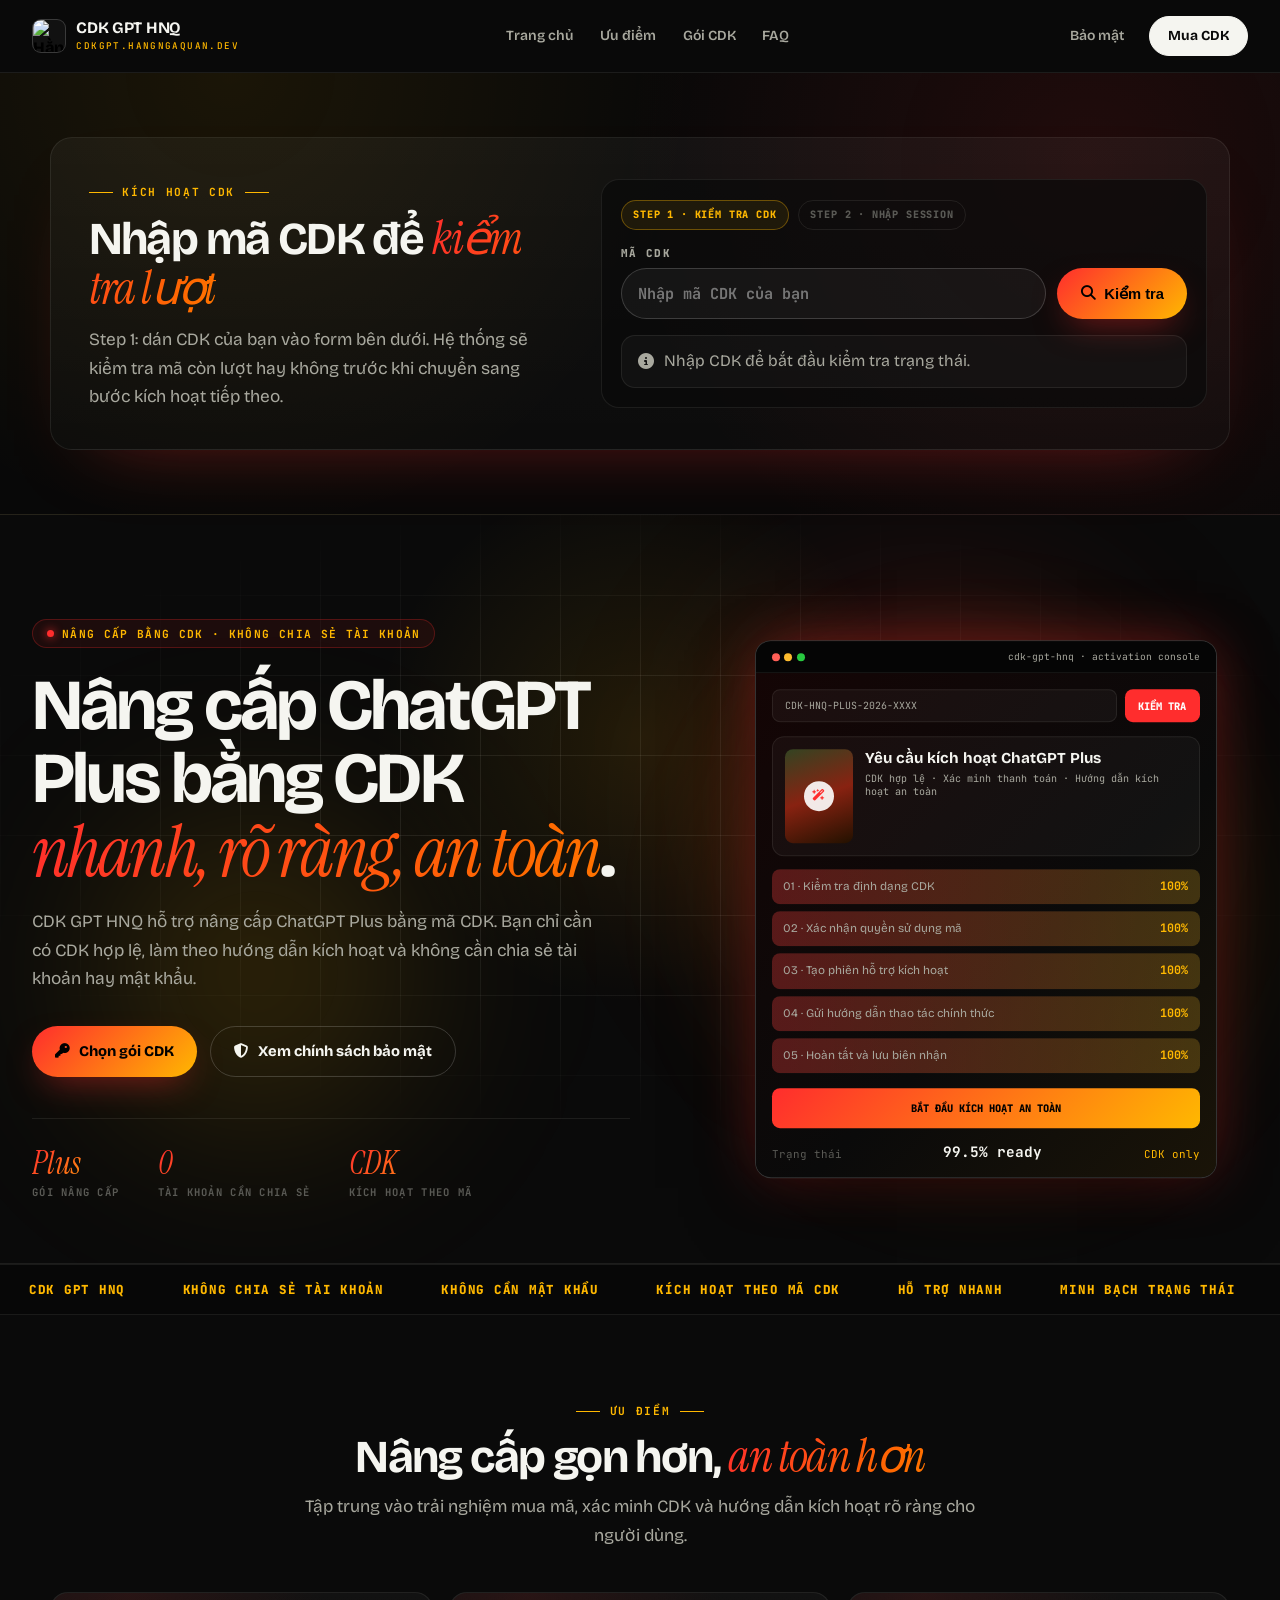
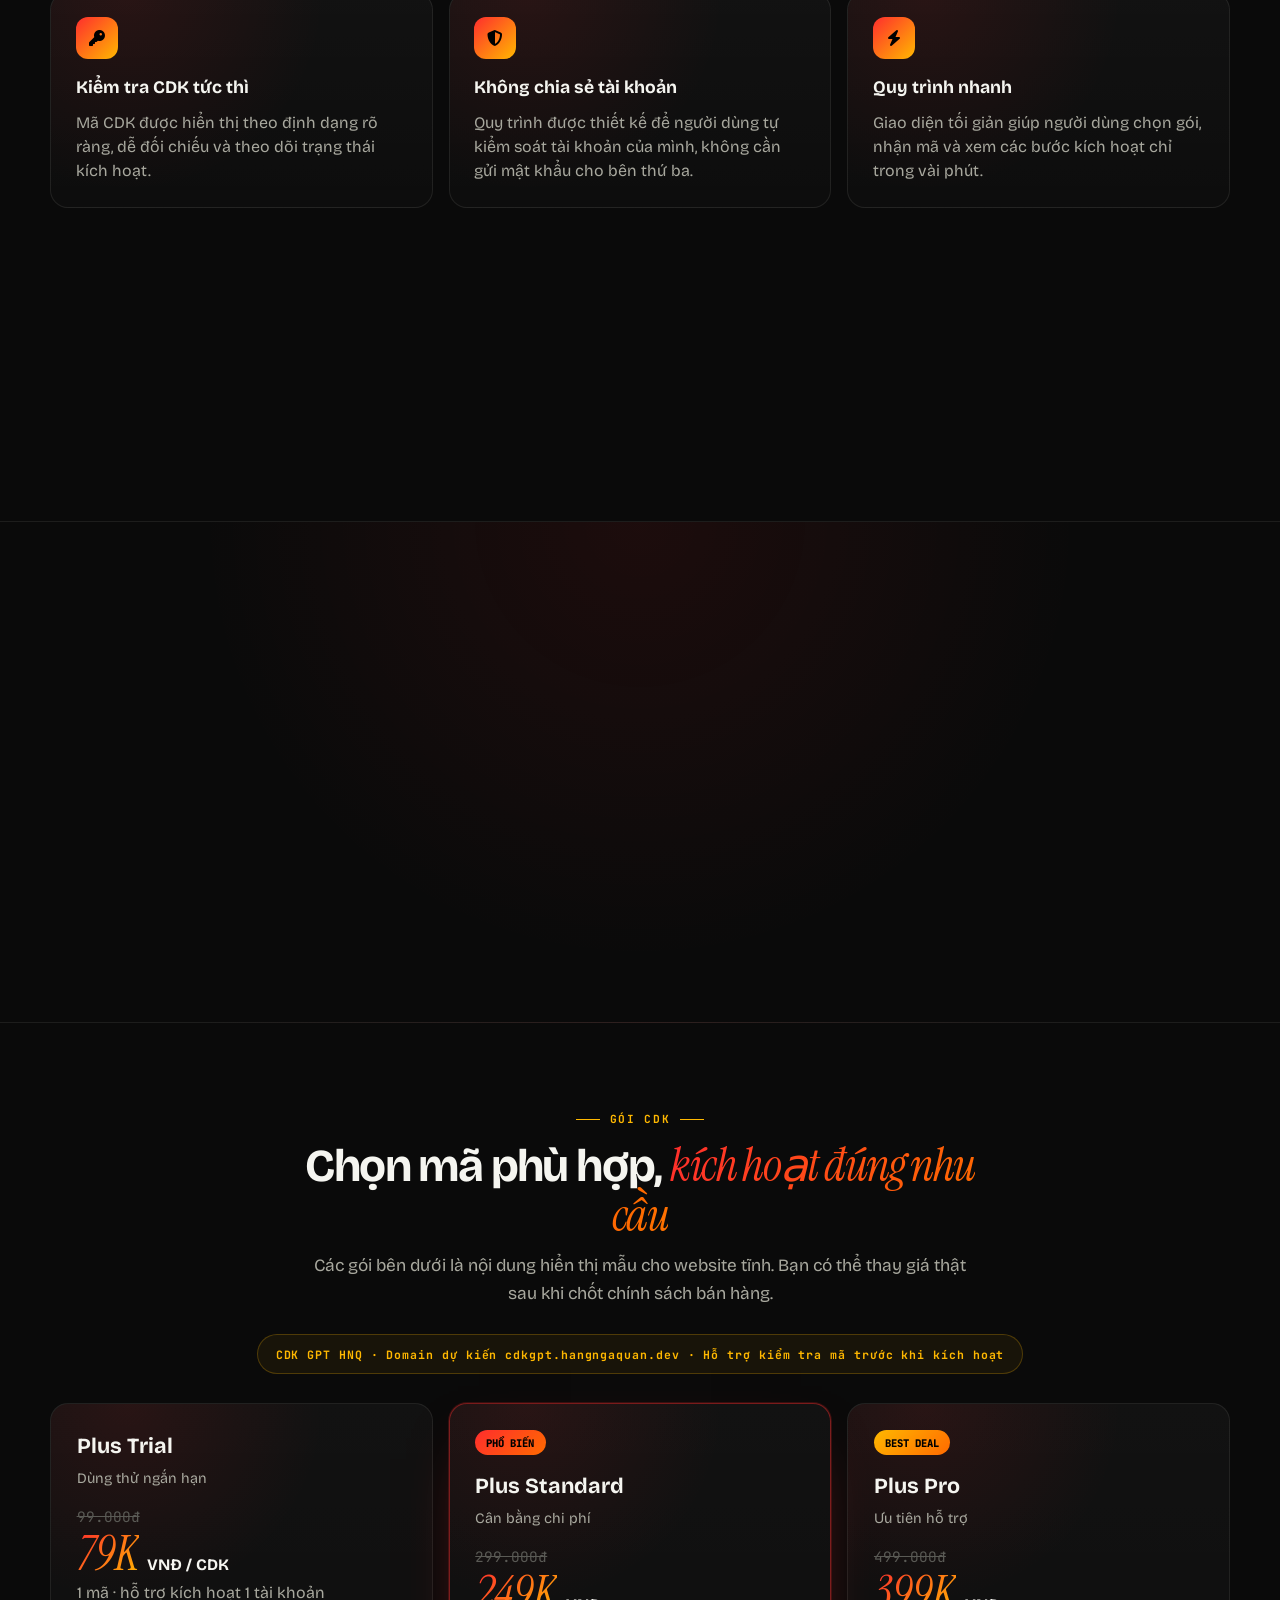
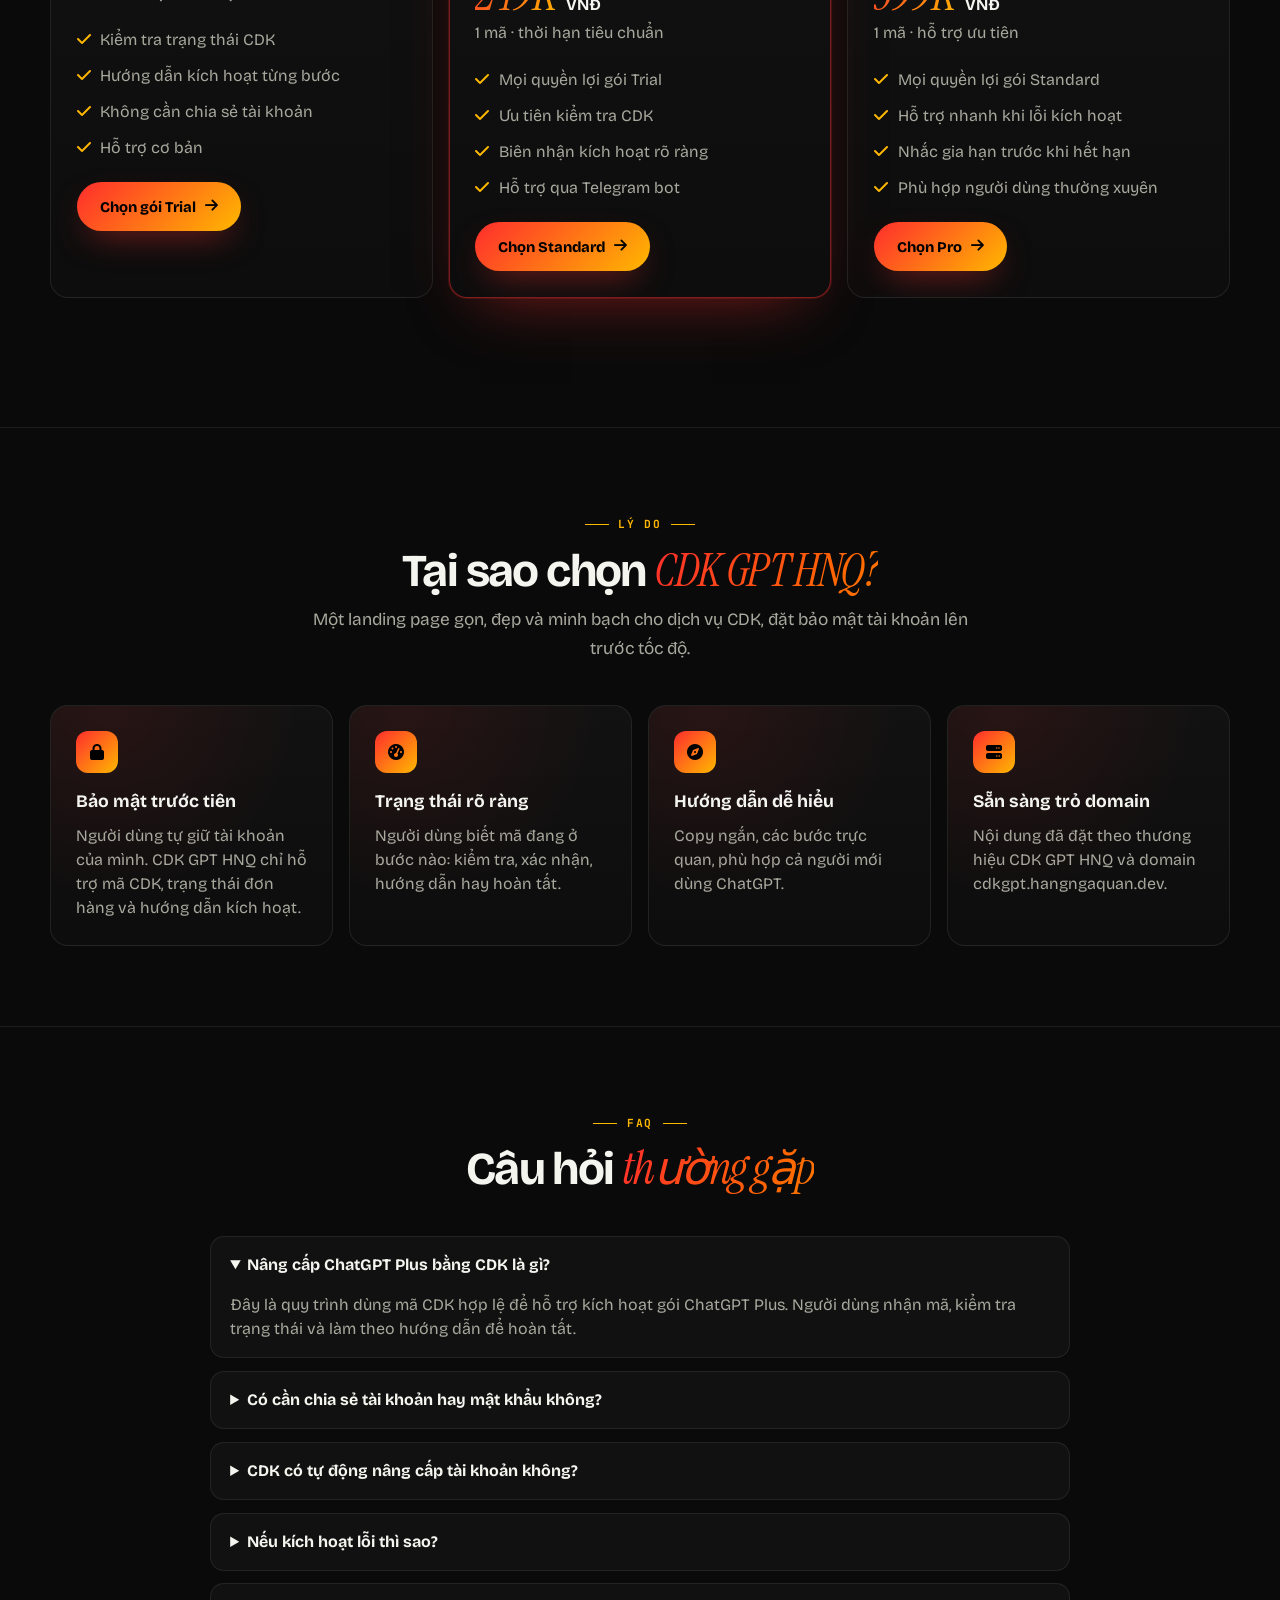
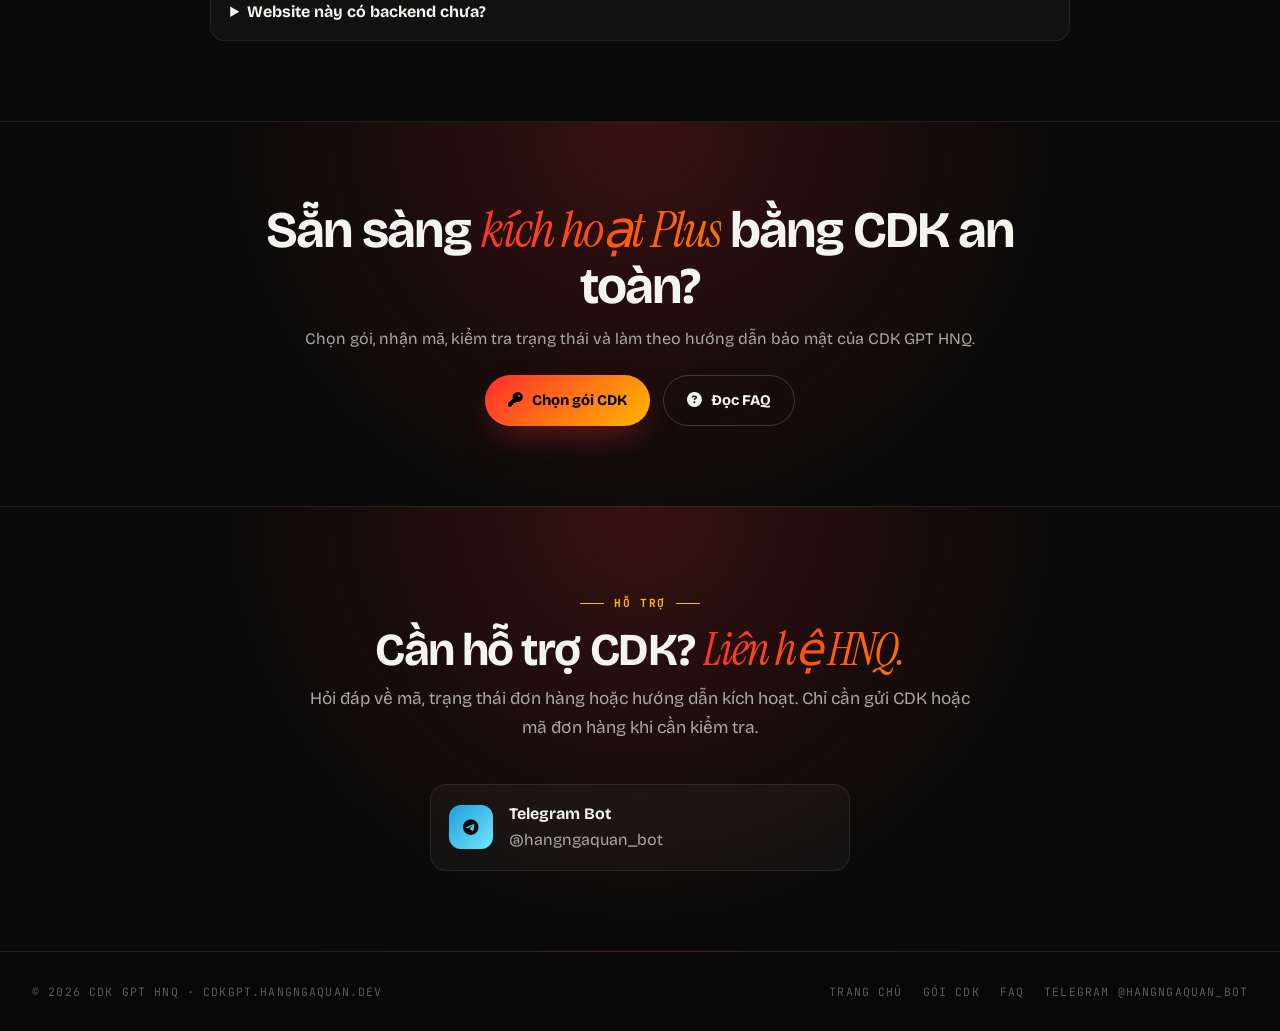
==== index.html @ 8847cd35 "feat: update Step 2 & 3 with session input, drag-and-drop JSON, dynamic info detection, and status p" ====
<!DOCTYPE html>
<html lang="vi">

<head>
  <meta charset="UTF-8" />
  <meta name="viewport" content="width=device-width, initial-scale=1.0" />
  <title>CDK GPT HNQ - Kich hoat ChatGPT Plus bang CDK</title>
  <meta name="description"
    content="CDK GPT HNQ ho tro nang cap ChatGPT Plus bang CDK, khong can chia se tai khoan hay mat khau." />
  <link rel="preconnect" href="https://fonts.googleapis.com">
  <link rel="preconnect" href="https://fonts.gstatic.com" crossorigin>
  <link
    href="https://fonts.googleapis.com/css2?family=Bricolage+Grotesque:opsz,wght@12..96,300..800&family=Instrument+Serif:ital@0;1&family=JetBrains+Mono:wght@400;500;700&display=swap"
    rel="stylesheet">
  <link rel="stylesheet" href="https://cdnjs.cloudflare.com/ajax/libs/font-awesome/6.5.2/css/all.min.css">
  <link rel="stylesheet" href="styles.css" />
</head>

<body>
  <div class="scroll-progress" id="scrollProgress"></div>

  <header class="nav">
    <a class="logo" href="#home" aria-label="CDK GPT HNQ">
      <span class="logo-mark logo-image">
        <img src="https://hangngaquan.dev/assets/images/appIconHeader.webp" alt="Hằng Nga Quán logo" />
      </span>
      <span class="logo-text">
        <strong>CDK GPT HNQ</strong>
        <small>cdkgpt.hangngaquan.dev</small>
      </span>
    </a>
    <nav class="nav-links" aria-label="Dieu huong chinh">
      <a href="#home">Trang chủ</a>
      <a href="#features">Ưu điểm</a>
      <a href="#pricing">Gói CDK</a>
      <a href="#faq">FAQ</a>
    </nav>
    <div class="nav-actions">
      <a class="nav-login" href="#faq">Bảo mật</a>
      <a class="nav-cta" href="#pricing">Mua CDK</a>
    </div>
  </header>

  <main>
    <section class="activation-section" id="activate">
      <div class="section-inner">
        <div class="activation-card reveal">
          <div class="activation-copy">
            <div class="eyebrow">Kích hoạt CDK</div>
            <h2 class="section-title">Nhập mã CDK để <span class="gradient">kiểm tra lượt</span></h2>
            <p class="section-desc">Step 1: dán CDK của bạn vào form bên dưới. Hệ thống sẽ kiểm tra mã còn lượt hay
              không trước khi chuyển sang bước kích hoạt tiếp theo.</p>
          </div>

          <div class="activation-panel">
            <div class="step-status">
              <span class="step-pill active">Step 1 · Kiểm tra CDK</span>
              <span class="step-pill" id="stepTwoPill">Step 2 · Nhập Session</span>
            </div>

            <form class="cdk-form" id="cdkForm">
              <label for="cdkInput">Mã CDK</label>
              <div class="cdk-input-row">
                <input id="cdkInput" name="cdk" type="text" placeholder="Nhập mã CDK của bạn" autocomplete="off"
                  required />
                <button class="btn btn-primary" type="submit" id="cdkSubmit"><i
                    class="fa-solid fa-magnifying-glass"></i> Kiểm tra</button>
              </div>
            </form>

            <div class="cdk-result" id="cdkResult" aria-live="polite">
              <i class="fa-solid fa-circle-info"></i>
              <span>Nhập CDK để bắt đầu kiểm tra trạng thái.</span>
            </div>

            <div class="step-two-box" id="stepTwoBox" hidden>
              <form class="session-form" id="sessionForm">
                <label for="sessionInput">Session / Access Token</label>
                <div class="session-input-row">
                  <textarea id="sessionInput" name="session"
                    placeholder="Dán accessToken (eyJ...) hoặc kéo thả file session.json vào đây" rows="4" required></textarea>
                  <div class="drag-drop-tip">
                    <i class="fa-solid fa-file-import"></i> Kéo & thả file <code>.json</code> chứa session vào ô nhập để tự động điền.
                  </div>
                  <div id="sessionSummaryBox" class="session-summary-box" hidden>
                    <h4><i class="fa-solid fa-user-gear"></i> Thông tin tài khoản:</h4>
                    <div class="summary-grid">
                      <div class="summary-item">
                        <span class="label">Tên:</span>
                        <strong class="value" id="summaryName">-</strong>
                      </div>
                      <div class="summary-item">
                        <span class="label">Email:</span>
                        <strong class="value" id="summaryEmail">-</strong>
                      </div>
                      <div class="summary-item">
                        <span class="label">Gói dịch vụ:</span>
                        <strong class="value" id="summaryPlan">-</strong>
                      </div>
                      <div class="summary-item">
                        <span class="label">Cấu trúc:</span>
                        <strong class="value" id="summaryStructure">-</strong>
                      </div>
                    </div>
                  </div>
                  <button class="btn btn-primary" type="submit" id="sessionSubmit"><i class="fa-solid fa-bolt"></i> Kích hoạt ngay</button>
                </div>
              </form>

              <details class="session-hint">
                <summary>Hướng dẫn lấy Access Token</summary>
                <div class="hint-content">
                  <ol>
                    <li>Đăng nhập vào trang <a href="https://chatgpt.com" target="_blank" rel="noopener">chatgpt.com</a>
                    </li>
                    <li>Mở liên kết <a href="https://chatgpt.com/api/auth/session" target="_blank"
                        rel="noopener">chatgpt.com/api/auth/session</a> trên trình duyệt</li>
                    <li>Sao chép trường <code>accessToken</code> (bắt đầu bằng <code>eyJ</code>) hoặc sao chép toàn bộ
                      đoạn mã JSON và dán vào ô trên</li>
                  </ol>
                  <ul>
                    <li>Chỉ áp dụng cho tài khoản đủ điều kiện dùng thử miễn phí (chưa từng đăng ký Plus trước đây)</li>
                    <li>Xử lý tự động, mất khoảng 1–10 phút</li>
                    <li>Cam kết không lưu trữ token, chỉ sử dụng duy nhất cho phiên kích hoạt này</li>
                    <li>Sau khi báo kích hoạt thành công, OpenAI thường mất 1–5 phút để đồng bộ dữ liệu. Nếu chưa thấy
                      logo Plus xuất hiện ngay khi tải lại chatgpt.com, vui lòng chờ vài phút rồi tải lại trang</li>
                  </ul>
                </div>
              </details>
            </div>
          </div>
        </div>
      </div>
    </section>

    <section class="hero" id="home">
      <div class="hero-grid"></div>
      <div class="hero-spot" id="heroSpot"></div>
      <div class="hero-inner">
        <div class="hero-content">
          <div class="hero-badge reveal">
            <span class="dot"></span>
            Nâng cấp bằng CDK · Không chia sẻ tài khoản
          </div>
          <h1 class="reveal">
            Nâng cấp ChatGPT Plus bằng CDK <span class="gradient">nhanh, rõ ràng, an toàn</span>.
          </h1>
          <p class="sub reveal">
            CDK GPT HNQ hỗ trợ nâng cấp ChatGPT Plus bằng mã CDK. Bạn chỉ cần có CDK hợp lệ, làm theo hướng dẫn kích
            hoạt và không cần chia sẻ tài khoản hay mật khẩu.
          </p>
          <div class="hero-cta-row reveal">
            <a href="#pricing" class="btn btn-primary"><i class="fa-solid fa-key"></i> Chọn gói CDK</a>
            <a href="#faq" class="btn btn-ghost"><i class="fa-solid fa-shield-halved"></i> Xem chính sách bảo mật</a>
          </div>
          <div class="hero-stats reveal">
            <div>
              <div class="stat-num">Plus</div>
              <div class="stat-label">Gói nâng cấp</div>
            </div>
            <div>
              <div class="stat-num">0</div>
              <div class="stat-label">Tài khoản cần chia sẻ</div>
            </div>
            <div>
              <div class="stat-num">CDK</div>
              <div class="stat-label">Kích hoạt theo mã</div>
            </div>
          </div>
        </div>

        <div class="hero-visual reveal">
          <div class="app-window" id="heroMock">
            <div class="window-head">
              <div class="dots"><span></span><span></span><span></span></div>
              <span>cdk-gpt-hnq · activation console</span>
            </div>
            <div class="window-body">
              <div class="link-row">
                <div class="fake-input">CDK-HNQ-PLUS-2026-XXXX</div>
                <button>KIỂM TRA</button>
              </div>
              <div class="video-card">
                <div class="poster">
                  <div class="play"><i class="fa-solid fa-wand-magic-sparkles"></i></div>
                </div>
                <div>
                  <h3>Yêu cầu kích hoạt ChatGPT Plus</h3>
                  <p>CDK hợp lệ · Xác minh thanh toán · Hướng dẫn kích hoạt an toàn</p>
                </div>
              </div>
              <div class="episode-list">
                <div class="episode active"><span>01 · Kiểm tra định dạng CDK</span><b>0%</b><i></i></div>
                <div class="episode"><span>02 · Xác nhận quyền sử dụng mã</span><b>0%</b><i></i></div>
                <div class="episode"><span>03 · Tạo phiên hỗ trợ kích hoạt</span><b>0%</b><i></i></div>
                <div class="episode"><span>04 · Gửi hướng dẫn thao tác chính thức</span><b>0%</b><i></i></div>
                <div class="episode"><span>05 · Hoàn tất và lưu biên nhận</span><b>0%</b><i></i></div>
              </div>
              <button class="download-btn">BẮT ĐẦU KÍCH HOẠT AN TOÀN</button>
              <div class="speed">
                <span>Trạng thái</span>
                <strong><span id="speedVal">92.4</span>% ready</strong>
                <em>CDK only</em>
              </div>
            </div>
          </div>
        </div>
      </div>
    </section>

    <div class="ticker" aria-hidden="true">
      <div class="ticker-track" id="tickerTrack">
        <span>CDK GPT HNQ</span>
        <span>KHÔNG CHIA SẺ TÀI KHOẢN</span>
        <span>KHÔNG CẦN MẬT KHẨU</span>
        <span>KÍCH HOẠT THEO MÃ CDK</span>
        <span>HỖ TRỢ NHANH</span>
        <span>MINH BẠCH TRẠNG THÁI</span>
      </div>
    </div>

    <section class="section" id="features">
      <div class="section-inner">
        <div class="section-header">
          <div class="eyebrow reveal">Ưu điểm</div>
          <h2 class="section-title reveal">Nâng cấp gọn hơn, <span class="gradient">an toàn hơn</span></h2>
          <p class="section-desc reveal">Tập trung vào trải nghiệm mua mã, xác minh CDK và hướng dẫn kích hoạt rõ ràng
            cho người dùng.</p>
        </div>
        <div class="features-grid">
          <article class="feature-card reveal"><i class="fa-solid fa-key"></i>
            <h3>Kiểm tra CDK tức thì</h3>
            <p>Mã CDK được hiển thị theo định dạng rõ ràng, dễ đối chiếu và theo dõi trạng thái kích hoạt.</p>
          </article>
          <article class="feature-card reveal"><i class="fa-solid fa-shield-halved"></i>
            <h3>Không chia sẻ tài khoản</h3>
            <p>Quy trình được thiết kế để người dùng tự kiểm soát tài khoản của mình, không cần gửi mật khẩu cho bên thứ
              ba.</p>
          </article>
          <article class="feature-card reveal"><i class="fa-solid fa-bolt"></i>
            <h3>Quy trình nhanh</h3>
            <p>Giao diện tối giản giúp người dùng chọn gói, nhận mã và xem các bước kích hoạt chỉ trong vài phút.</p>
          </article>
          <article class="feature-card reveal"><i class="fa-solid fa-receipt"></i>
            <h3>Biên nhận rõ ràng</h3>
            <p>Mỗi CDK có trạng thái riêng: chưa dùng, đang xử lý, hoàn tất hoặc cần hỗ trợ thủ công.</p>
          </article>
          <article class="feature-card reveal"><i class="fa-solid fa-user-lock"></i>
            <h3>Tôn trọng tài khoản</h3>
            <p>Người dùng tự đăng nhập qua kênh chính thức của nhà cung cấp, không giao thông tin đăng nhập cho bên thứ
              ba.</p>
          </article>
          <article class="feature-card reveal"><i class="fa-solid fa-headset"></i>
            <h3>Hỗ trợ tiếng Việt</h3>
            <p>Đội ngũ Hằng Nga Quán hỗ trợ kiểm tra mã, hướng dẫn thao tác và xử lý lỗi phát sinh.</p>
          </article>
        </div>
      </div>
    </section>

    <section class="section steps-section">
      <div class="section-inner">
        <div class="section-header">
          <div class="eyebrow reveal">Cách dùng</div>
          <h2 class="section-title reveal">3 bước để <span class="gradient">kích hoạt CDK</span></h2>
        </div>
        <div class="steps">
          <article class="step reveal"><span>01</span>
            <h3>Chọn gói CDK</h3>
            <p>Chọn thời hạn phù hợp, thanh toán và nhận mã CDK từ CDK GPT HNQ.</p>
          </article>
          <article class="step reveal"><span>02</span>
            <h3>Kiểm tra mã</h3>
            <p>Nhập CDK để xem trạng thái và hướng dẫn kích hoạt tương ứng.</p>
          </article>
          <article class="step reveal"><span>03</span>
            <h3>Kích hoạt an toàn</h3>
            <p>Làm theo hướng dẫn kích hoạt bằng CDK, không cần chia sẻ tài khoản hay mật khẩu.</p>
          </article>
        </div>
      </div>
    </section>

    <section class="section" id="pricing">
      <div class="section-inner">
        <div class="section-header">
          <div class="eyebrow reveal">Gói CDK</div>
          <h2 class="section-title reveal">Chọn mã phù hợp, <span class="gradient">kích hoạt đúng nhu cầu</span></h2>
          <p class="section-desc reveal">Các gói bên dưới là nội dung hiển thị mẫu cho website tĩnh. Bạn có thể thay giá
            thật sau khi chốt chính sách bán hàng.</p>
        </div>
        <div class="promo reveal">CDK GPT HNQ · Domain dự kiến cdkgpt.hangngaquan.dev · Hỗ trợ kiểm tra mã trước khi
          kích hoạt</div>
        <div class="pricing-grid">
          <article class="plan reveal">
            <h3>Plus Trial</h3><small>Dùng thử ngắn hạn</small><del>99.000đ</del>
            <div class="price"><strong>79K</strong><span>VNĐ / CDK</span></div>
            <p>1 mã · hỗ trợ kích hoạt 1 tài khoản</p>
            <ul>
              <li>Kiểm tra trạng thái CDK</li>
              <li>Hướng dẫn kích hoạt từng bước</li>
              <li>Không cần chia sẻ tài khoản</li>
              <li>Hỗ trợ cơ bản</li>
            </ul>
            <a class="btn btn-primary" href="#">Chọn gói Trial <i class="fa-solid fa-arrow-right"></i></a>
          </article>
          <article class="plan popular reveal">
            <div class="plan-badge">Phổ biến</div>
            <h3>Plus Standard</h3><small>Cân bằng chi phí</small><del>299.000đ</del>
            <div class="price"><strong>249K</strong><span>VNĐ</span></div>
            <p>1 mã · thời hạn tiêu chuẩn</p>
            <ul>
              <li>Mọi quyền lợi gói Trial</li>
              <li>Ưu tiên kiểm tra CDK</li>
              <li>Biên nhận kích hoạt rõ ràng</li>
              <li>Hỗ trợ qua Telegram bot</li>
            </ul>
            <a class="btn btn-primary" href="#">Chọn Standard <i class="fa-solid fa-arrow-right"></i></a>
          </article>
          <article class="plan reveal">
            <div class="plan-badge gold">Best deal</div>
            <h3>Plus Pro</h3><small>Ưu tiên hỗ trợ</small><del>499.000đ</del>
            <div class="price"><strong>399K</strong><span>VNĐ</span></div>
            <p>1 mã · hỗ trợ ưu tiên</p>
            <ul>
              <li>Mọi quyền lợi gói Standard</li>
              <li>Hỗ trợ nhanh khi lỗi kích hoạt</li>
              <li>Nhắc gia hạn trước khi hết hạn</li>
              <li>Phù hợp người dùng thường xuyên</li>
            </ul>
            <a class="btn btn-primary" href="#">Chọn Pro <i class="fa-solid fa-arrow-right"></i></a>
          </article>
        </div>
        <p class="pay-note reveal">Thanh toán chuyển khoản · MoMo · Mã được gửi sau khi xác nhận · Giá có thể thay đổi
          theo chính sách thực tế</p>
      </div>
    </section>

    <section class="section" id="why-us">
      <div class="section-inner">
        <div class="section-header">
          <div class="eyebrow reveal">Lý do</div>
          <h2 class="section-title reveal">Tại sao chọn <span class="gradient">CDK GPT HNQ?</span></h2>
          <p class="section-desc reveal">Một landing page gọn, đẹp và minh bạch cho dịch vụ CDK, đặt bảo mật tài khoản
            lên trước tốc độ.</p>
        </div>
        <div class="why-grid">
          <article class="why-card reveal"><i class="fa-solid fa-lock"></i>
            <h3>Bảo mật trước tiên</h3>
            <p>Người dùng tự giữ tài khoản của mình. CDK GPT HNQ chỉ hỗ trợ mã CDK, trạng thái đơn hàng và hướng dẫn
              kích hoạt.</p>
          </article>
          <article class="why-card reveal"><i class="fa-solid fa-gauge-high"></i>
            <h3>Trạng thái rõ ràng</h3>
            <p>Người dùng biết mã đang ở bước nào: kiểm tra, xác nhận, hướng dẫn hay hoàn tất.</p>
          </article>
          <article class="why-card reveal"><i class="fa-solid fa-compass"></i>
            <h3>Hướng dẫn dễ hiểu</h3>
            <p>Copy ngắn, các bước trực quan, phù hợp cả người mới dùng ChatGPT.</p>
          </article>
          <article class="why-card reveal"><i class="fa-solid fa-server"></i>
            <h3>Sẵn sàng trỏ domain</h3>
            <p>Nội dung đã đặt theo thương hiệu CDK GPT HNQ và domain cdkgpt.hangngaquan.dev.</p>
          </article>
        </div>
      </div>
    </section>

    <section class="section" id="faq">
      <div class="section-inner narrow">
        <div class="section-header">
          <div class="eyebrow reveal">FAQ</div>
          <h2 class="section-title reveal">Câu hỏi <span class="gradient">thường gặp</span></h2>
        </div>
        <div class="faq">
          <details class="faq-item reveal" open>
            <summary>Nâng cấp ChatGPT Plus bằng CDK là gì?</summary>
            <p>Đây là quy trình dùng mã CDK hợp lệ để hỗ trợ kích hoạt gói ChatGPT Plus. Người dùng nhận mã, kiểm tra
              trạng thái và làm theo hướng dẫn để hoàn tất.</p>
          </details>
          <details class="faq-item reveal">
            <summary>Có cần chia sẻ tài khoản hay mật khẩu không?</summary>
            <p>Không. Bạn chỉ cần mã CDK, mã đơn hàng hoặc thông tin liên hệ để đối chiếu khi cần hỗ trợ.</p>
          </details>
          <details class="faq-item reveal">
            <summary>CDK có tự động nâng cấp tài khoản không?</summary>
            <p>Nội dung website mô tả quy trình hỗ trợ kích hoạt bằng CDK hợp lệ. Việc đăng nhập và xác nhận tài khoản
              nên diễn ra qua kênh chính thức, do chính chủ tài khoản thực hiện.</p>
          </details>
          <details class="faq-item reveal">
            <summary>Nếu kích hoạt lỗi thì sao?</summary>
            <p>Người dùng gửi mã CDK và ảnh trạng thái lỗi không chứa dữ liệu nhạy cảm. Đội hỗ trợ kiểm tra mã, trạng
              thái thanh toán và hướng dẫn bước tiếp theo.</p>
          </details>
          <details class="faq-item reveal">
            <summary>Website này có backend chưa?</summary>
            <p>Chưa. Đây là bản web tĩnh HTML, CSS, JS. Các nút và trạng thái hiện là giao diện mẫu để sau này kết nối
              hệ thống thật nếu cần.</p>
          </details>
        </div>
      </div>
    </section>

    <section class="cta-band">
      <h2 class="reveal">Sẵn sàng <span class="gradient">kích hoạt Plus</span> bằng CDK an toàn?</h2>
      <p class="reveal">Chọn gói, nhận mã, kiểm tra trạng thái và làm theo hướng dẫn bảo mật của CDK GPT HNQ.</p>
      <div class="cta-row reveal">
        <a href="#pricing" class="btn btn-primary"><i class="fa-solid fa-key"></i> Chọn gói CDK</a>
        <a href="#faq" class="btn btn-ghost"><i class="fa-solid fa-circle-question"></i> Đọc FAQ</a>
      </div>
    </section>

    <section class="support-band">
      <div class="section-inner narrow">
        <div class="section-header">
          <div class="eyebrow reveal">Hỗ trợ</div>
          <h2 class="section-title reveal">Cần hỗ trợ CDK? <span class="gradient">Liên hệ HNQ.</span></h2>
          <p class="section-desc reveal">Hỏi đáp về mã, trạng thái đơn hàng hoặc hướng dẫn kích hoạt. Chỉ cần gửi CDK
            hoặc mã đơn hàng khi cần kiểm tra.</p>
        </div>
        <div class="support-row reveal">
          <a class="support-ct tele" href="https://t.me/hangngaquan_bot" target="_blank" rel="noopener"><i
              class="fa-brands fa-telegram"></i><span><b>Telegram Bot</b><em>@hangngaquan_bot</em></span></a>
        </div>
      </div>
    </section>
  </main>

  <footer class="footer">
    <div>© 2026 CDK GPT HNQ · cdkgpt.hangngaquan.dev</div>
    <div class="footer-links">
      <a href="#home">Trang chủ</a>
      <a href="#pricing">Gói CDK</a>
      <a href="#faq">FAQ</a>
      <a href="https://t.me/hangngaquan_bot" target="_blank" rel="noopener">Telegram @hangngaquan_bot</a>
    </div>
  </footer>

  <script src="script.js"></script>
</body>

</html>
---- styles.css ----
:root {
  --bg: #0a0a0a;
  --bg-2: #0f0f0f;
  --ink: #f5f5f0;
  --ink-dim: #a8a89e;
  --ink-fade: #5a5a55;
  --line: rgba(245,245,240,.08);
  --line-strong: rgba(245,245,240,.18);
  --accent: #ff2d2d;
  --accent-2: #ffb800;
  --accent-3: #ff6a00;
  --glow: rgba(255,45,45,.5);
  --display: "Bricolage Grotesque", sans-serif;
  --serif: "Instrument Serif", serif;
  --mono: "JetBrains Mono", monospace;
}

* { box-sizing: border-box; margin: 0; padding: 0; }
html { scroll-behavior: smooth; scroll-padding-top: 82px; }
body {
  min-height: 100vh;
  background: var(--bg);
  color: var(--ink);
  font-family: var(--display);
  line-height: 1.5;
  overflow-x: hidden;
  -webkit-font-smoothing: antialiased;
}
a { color: inherit; text-decoration: none; }
ul { list-style: none; }
.scroll-progress {
  position: fixed;
  top: 0;
  left: 0;
  width: 0;
  height: 3px;
  z-index: 500;
  background: linear-gradient(90deg, var(--accent), var(--accent-3), var(--accent-2));
  box-shadow: 0 0 16px var(--glow);
}
.nav {
  position: sticky;
  top: 0;
  z-index: 100;
  display: flex;
  align-items: center;
  justify-content: space-between;
  padding: 1rem 2rem;
  background: rgba(10,10,10,.76);
  backdrop-filter: blur(20px) saturate(180%);
  border-bottom: 1px solid var(--line);
}
.logo { display: flex; align-items: center; gap: .65rem; }
.logo-mark {
  position: relative;
  width: 34px;
  height: 34px;
  display: grid;
  place-items: center;
  overflow: hidden;
  border-radius: 9px;
  color: #000;
  font-weight: 800;
  background: linear-gradient(135deg, var(--accent), var(--accent-2));
}
.logo-mark::after {
  content: "";
  position: absolute;
  inset: -55%;
  background: conic-gradient(transparent, rgba(255,255,255,.5), transparent);
  animation: spin 3.6s linear infinite;
}
.logo-mark span { position: relative; z-index: 1; }
.logo-mark.logo-image {
  background: #111;
  border: 1px solid var(--line-strong);
}
.logo-mark.logo-image::after { display: none; }
.logo-mark.logo-image img {
  width: 100%;
  height: 100%;
  object-fit: cover;
  display: block;
}
.logo-text { display: flex; flex-direction: column; line-height: 1; gap: 4px; }
.logo-text strong { font-size: 1rem; letter-spacing: -.02em; }
.logo-text small {
  color: var(--accent-2);
  font: 500 .58rem var(--mono);
  letter-spacing: .15em;
  text-transform: uppercase;
}
.nav-links, .nav-actions { display: flex; align-items: center; gap: 1.65rem; }
.nav-links a, .nav-login {
  color: var(--ink-dim);
  font-size: .87rem;
  font-weight: 600;
  transition: color .2s ease;
}
.nav-links a:hover, .nav-login:hover { color: var(--ink); }
.nav-actions { gap: .65rem; }
.nav-login { padding: .52rem .9rem; border-radius: 999px; }
.nav-cta {
  padding: .55rem 1.12rem;
  border: 1px solid var(--ink);
  border-radius: 999px;
  background: var(--ink);
  color: var(--bg);
  font-size: .86rem;
  font-weight: 700;
  transition: all .25s ease;
}
.nav-cta:hover { background: linear-gradient(135deg, var(--accent), var(--accent-2)); border-color: var(--accent); }

.hero {
  position: relative;
  padding: 6.5rem 2rem 4rem;
  overflow: hidden;
  border-bottom: 1px solid var(--line);
}
.hero::before, .hero::after {
  content: "";
  position: absolute;
  border-radius: 50%;
  filter: blur(85px);
  pointer-events: none;
}
.hero::before {
  width: 520px;
  height: 520px;
  top: 4%;
  right: 7%;
  background: radial-gradient(circle, rgba(255,45,45,.36), transparent 70%);
  animation: blob1 20s ease-in-out infinite;
}
.hero::after {
  width: 460px;
  height: 460px;
  bottom: 8%;
  left: 2%;
  background: radial-gradient(circle, rgba(255,184,0,.22), transparent 70%);
  animation: blob2 24s ease-in-out infinite;
}
.hero-grid {
  position: absolute;
  inset: 0;
  background-image: linear-gradient(var(--line) 1px, transparent 1px), linear-gradient(90deg, var(--line) 1px, transparent 1px);
  background-size: 80px 80px;
  mask-image: radial-gradient(ellipse 80% 60% at 50% 40%, #000 30%, transparent 72%);
  animation: gridDrift 42s linear infinite;
}
.hero-spot {
  position: absolute;
  inset: 0;
  z-index: 1;
  pointer-events: none;
  background: radial-gradient(380px circle at var(--mx,50%) var(--my,30%), rgba(255,184,0,.1), transparent 70%);
}
.hero-inner {
  position: relative;
  z-index: 2;
  max-width: 1400px;
  margin: 0 auto;
  display: grid;
  grid-template-columns: 1.05fr 1fr;
  align-items: center;
  gap: 3rem;
}
.hero-content { max-width: 690px; }
.hero-badge {
  display: inline-flex;
  align-items: center;
  gap: .52rem;
  margin-bottom: 1.3rem;
  padding: .4rem .85rem;
  border: 1px solid rgba(255,45,45,.25);
  border-radius: 999px;
  background: rgba(255,45,45,.08);
  color: var(--accent-2);
  font: 700 .7rem var(--mono);
  letter-spacing: .12em;
  text-transform: uppercase;
}
.dot {
  width: 7px;
  height: 7px;
  border-radius: 50%;
  background: var(--accent);
  box-shadow: 0 0 10px var(--accent);
  animation: pulse 1.6s infinite;
}
h1 {
  margin-bottom: 1.2rem;
  font-size: clamp(2.45rem, 5.6vw, 4.65rem);
  line-height: 1.02;
  letter-spacing: -.04em;
}
.gradient {
  font-family: var(--serif);
  font-style: italic;
  font-weight: 400;
  background: linear-gradient(120deg, var(--accent), var(--accent-3) 45%, var(--accent-2));
  background-size: 200% auto;
  -webkit-background-clip: text;
  background-clip: text;
  -webkit-text-fill-color: transparent;
  animation: shimmer 5s linear infinite;
}
.sub, .section-desc {
  color: var(--ink-dim);
  font-size: 1.08rem;
  line-height: 1.65;
}
.sub { max-width: 570px; margin-bottom: 2rem; }
.hero-cta-row, .cta-row { display: flex; gap: .8rem; flex-wrap: wrap; }
.btn {
  display: inline-flex;
  align-items: center;
  justify-content: center;
  gap: .55rem;
  min-height: 46px;
  padding: .84rem 1.45rem;
  border-radius: 999px;
  font-weight: 750;
  font-size: .92rem;
  transition: transform .25s ease, box-shadow .25s ease, border-color .25s ease;
}
.btn:hover { transform: translateY(-2px); }
.btn-primary {
  border: 0;
  background: linear-gradient(135deg, var(--accent), var(--accent-2));
  color: #000;
  box-shadow: 0 14px 34px -12px var(--glow);
}
.btn-primary:hover { box-shadow: 0 18px 44px -12px var(--glow); }
.btn:disabled {
  cursor: wait;
  opacity: .72;
  transform: none;
}
.btn-ghost { border: 1px solid var(--line-strong); color: var(--ink); background: transparent; }
.btn-ghost:hover { border-color: var(--accent); color: var(--accent-2); }
.hero-stats {
  display: flex;
  gap: 2.4rem;
  flex-wrap: wrap;
  margin-top: 2.55rem;
  padding-top: 1.8rem;
  border-top: 1px solid var(--line);
}
.stat-num {
  font: italic 2rem/1 var(--serif);
  background: linear-gradient(135deg, var(--accent), var(--accent-2));
  -webkit-background-clip: text;
  background-clip: text;
  -webkit-text-fill-color: transparent;
}
.stat-label {
  margin-top: .32rem;
  color: var(--ink-fade);
  font: 700 .66rem var(--mono);
  letter-spacing: .12em;
  text-transform: uppercase;
}
.hero-visual {
  position: relative;
  justify-self: end;
  width: 100%;
  max-width: 525px;
  aspect-ratio: 1;
}
.hero-visual::before {
  content: "";
  position: absolute;
  inset: -12%;
  border-radius: 50%;
  background: radial-gradient(circle, rgba(255,45,45,.22), rgba(255,184,0,.08) 42%, transparent 70%);
  filter: blur(42px);
  animation: halo 6s ease-in-out infinite;
}
.app-window {
  position: absolute;
  left: 50%;
  top: 50%;
  width: 88%;
  overflow: hidden;
  border: 1px solid var(--line-strong);
  border-radius: 16px;
  background: #090909;
  box-shadow: 0 30px 80px -20px rgba(0,0,0,.75), 0 0 60px -10px var(--glow);
  transform: translate(-50%, -50%);
  animation: float 6s ease-in-out infinite;
}
.window-head {
  display: flex;
  align-items: center;
  justify-content: space-between;
  padding: .58rem 1rem;
  background: #050505;
  border-bottom: 1px solid var(--line);
  color: var(--ink-dim);
  font: .6rem var(--mono);
}
.dots { display: flex; gap: .3rem; }
.dots span { width: 8px; height: 8px; border-radius: 50%; }
.dots span:nth-child(1) { background: #ff5f57; }
.dots span:nth-child(2) { background: #febc2e; }
.dots span:nth-child(3) { background: #28c840; }
.window-body { padding: 1rem; background: linear-gradient(135deg, #140505, #0a0a0a 58%, #1a1408); }
.link-row { display: flex; gap: .5rem; margin-bottom: .85rem; }
.fake-input {
  flex: 1;
  min-width: 0;
  padding: .55rem .8rem;
  overflow: hidden;
  border: 1px solid var(--line);
  border-radius: 8px;
  background: rgba(245,245,240,.04);
  color: var(--ink-dim);
  font: .62rem var(--mono);
  white-space: nowrap;
  text-overflow: ellipsis;
}
.link-row button, .download-btn {
  border: 0;
  border-radius: 8px;
  background: var(--accent);
  color: #fff;
  font: 800 .65rem var(--mono);
}
.link-row button { padding: 0 .82rem; }
.video-card {
  display: grid;
  grid-template-columns: 68px 1fr;
  gap: .8rem;
  padding: .75rem;
  border: 1px solid var(--line);
  border-radius: 12px;
  background: rgba(245,245,240,.035);
}
.poster {
  display: grid;
  place-items: center;
  aspect-ratio: .72;
  border-radius: 8px;
  background: linear-gradient(160deg, #342, #821, #210);
}
.play {
  display: grid;
  place-items: center;
  width: 30px;
  height: 30px;
  border-radius: 50%;
  background: rgba(255,255,255,.9);
  color: var(--accent);
  font-size: .72rem;
}
.video-card h3 { margin-bottom: .35rem; font-size: .95rem; line-height: 1.2; }
.video-card p { color: var(--ink-dim); font: .63rem var(--mono); }
.episode-list { display: grid; gap: .45rem; margin: .8rem 0; }
.episode {
  position: relative;
  display: flex;
  justify-content: space-between;
  gap: .8rem;
  overflow: hidden;
  padding: .55rem .7rem;
  border-radius: 8px;
  background: rgba(245,245,240,.04);
  color: var(--ink-dim);
  font-size: .73rem;
}
.episode span, .episode b { position: relative; z-index: 1; }
.episode b { font-family: var(--mono); color: var(--accent-2); }
.episode i {
  position: absolute;
  inset: 0 auto 0 0;
  width: 0;
  background: linear-gradient(90deg, rgba(255,45,45,.28), rgba(255,184,0,.18));
}
.download-btn { width: 100%; padding: .8rem; margin-top: .15rem; background: linear-gradient(135deg, var(--accent), var(--accent-2)); color: #000; }
.speed {
  display: flex;
  justify-content: space-between;
  align-items: end;
  margin-top: .85rem;
  color: var(--ink-fade);
  font: .68rem var(--mono);
}
.speed strong { color: var(--ink); font-size: .9rem; }
.speed em { color: var(--accent-2); font-style: normal; }

.ticker {
  overflow: hidden;
  border-block: 1px solid var(--line);
  background: #070707;
}
.ticker-track {
  display: flex;
  width: max-content;
  animation: marquee 24s linear infinite;
}
.ticker span {
  padding: 1rem 1.8rem;
  color: var(--accent-2);
  font: 800 .78rem var(--mono);
  letter-spacing: .14em;
  text-transform: uppercase;
}
.activation-section {
  padding: 4rem 2rem;
  border-bottom: 1px solid var(--line);
  background:
    radial-gradient(800px circle at 18% 0%, rgba(255,184,0,.08), transparent 58%),
    radial-gradient(800px circle at 85% 20%, rgba(255,45,45,.1), transparent 58%),
    #080808;
}
.activation-card {
  display: grid;
  grid-template-columns: .9fr 1.1fr;
  gap: 2rem;
  align-items: center;
  padding: 1.35rem;
  border: 1px solid var(--line);
  border-radius: 22px;
  background: linear-gradient(180deg, rgba(255,255,255,.045), rgba(255,255,255,.018));
  box-shadow: 0 32px 80px -52px var(--glow);
}
.activation-copy { padding: 1rem; }
.activation-copy .section-title { margin-bottom: .75rem; }
.activation-panel {
  padding: 1.2rem;
  border: 1px solid var(--line);
  border-radius: 18px;
  background: rgba(10,10,10,.72);
}
.step-status {
  display: flex;
  gap: .6rem;
  flex-wrap: wrap;
  margin-bottom: 1rem;
}
.step-pill {
  display: inline-flex;
  align-items: center;
  min-height: 30px;
  padding: .34rem .7rem;
  border: 1px solid var(--line);
  border-radius: 999px;
  color: var(--ink-fade);
  font: 800 .64rem var(--mono);
  letter-spacing: .08em;
  text-transform: uppercase;
}
.step-pill.active {
  border-color: rgba(255,184,0,.35);
  background: rgba(255,184,0,.08);
  color: var(--accent-2);
}
.cdk-form label {
  display: block;
  margin-bottom: .55rem;
  color: var(--ink-dim);
  font: 800 .68rem var(--mono);
  letter-spacing: .12em;
  text-transform: uppercase;
}
.cdk-input-row {
  display: grid;
  grid-template-columns: 1fr auto;
  gap: .7rem;
}
.cdk-input-row input {
  width: 100%;
  min-height: 48px;
  padding: .85rem 1rem;
  border: 1px solid var(--line-strong);
  border-radius: 999px;
  background: rgba(255,255,255,.045);
  color: var(--ink);
  font: 700 .95rem var(--mono);
  outline: none;
  transition: border-color .2s ease, box-shadow .2s ease, background .2s ease;
}
.cdk-input-row input:focus {
  border-color: rgba(255,184,0,.55);
  background: rgba(255,255,255,.065);
  box-shadow: 0 0 0 4px rgba(255,184,0,.08);
}
.cdk-input-row .btn { white-space: nowrap; }
.cdk-form small {
  display: block;
  margin-top: .7rem;
  color: var(--ink-fade);
  font: .72rem var(--mono);
}
.cdk-form code { color: var(--accent-2); }
.cdk-result {
  display: flex;
  align-items: center;
  gap: .65rem;
  margin-top: 1rem;
  padding: .85rem 1rem;
  border: 1px solid var(--line);
  border-radius: 14px;
  background: rgba(255,255,255,.03);
  color: var(--ink-dim);
}
.cdk-result.ok {
  border-color: rgba(74,222,128,.34);
  background: rgba(74,222,128,.07);
  color: #b9f7ce;
}
.cdk-result.err {
  border-color: rgba(255,94,122,.34);
  background: rgba(255,94,122,.07);
  color: #ffc0cc;
}
.step-two-box {
  display: flex;
  flex-direction: column;
  align-items: stretch;
  gap: 1.25rem;
  margin-top: 1rem;
  padding: 1.5rem;
  border: 1px solid rgba(255,184,0,.28);
  border-radius: 18px;
  background: linear-gradient(180deg, rgba(255,184,0,.06), rgba(255,45,45,.03));
}
.step-two-box[hidden] {
  display: none !important;
}
.session-form label {
  display: block;
  margin-bottom: .55rem;
  color: var(--ink-dim);
  font: 800 .68rem var(--mono);
  letter-spacing: .12em;
  text-transform: uppercase;
}
.session-input-row {
  display: flex;
  flex-direction: column;
  gap: .75rem;
}
.session-input-row textarea {
  width: 100%;
  min-height: 96px;
  padding: .85rem 1rem;
  border: 1px solid var(--line-strong);
  border-radius: 12px;
  background: rgba(255,255,255,.045);
  color: var(--ink);
  font: .85rem var(--mono);
  outline: none;
  resize: vertical;
  transition: border-color .2s ease, box-shadow .2s ease, background .2s ease;
}
.session-input-row textarea:focus {
  border-color: rgba(255,184,0,.55);
  background: rgba(255,255,255,.065);
  box-shadow: 0 0 0 4px rgba(255,184,0,.08);
}
.session-input-row textarea.drag-over {
  border: 1px dashed var(--accent-2) !important;
  background: rgba(255,184,0,.08) !important;
  box-shadow: 0 0 15px rgba(255,184,0,.15) !important;
}
.drag-drop-tip {
  margin-top: -.25rem;
  color: var(--ink-fade);
  font-size: .8rem;
  display: flex;
  align-items: center;
  gap: .45rem;
}
.drag-drop-tip code {
  color: var(--accent-2);
  font-family: var(--mono);
}
.session-summary-box {
  margin-top: .75rem;
  padding: .9rem 1.1rem;
  border: 1px solid rgba(74,222,128,.25);
  border-radius: 12px;
  background: rgba(74,222,128,.04);
  font-size: .85rem;
  animation: slideDown .2s ease-out;
}
.session-summary-box[hidden] {
  display: none !important;
}
.session-summary-box h4 {
  color: #b9f7ce;
  font: 800 .75rem var(--mono);
  text-transform: uppercase;
  margin-bottom: .6rem;
  display: flex;
  align-items: center;
  gap: .4rem;
}
.summary-grid {
  display: grid;
  grid-template-columns: repeat(2, 1fr);
  gap: .5rem .75rem;
}
.summary-item {
  display: flex;
  justify-content: space-between;
  align-items: center;
  border-bottom: 1px solid rgba(245,245,240,.04);
  padding-bottom: .25rem;
}
.summary-item .label {
  color: var(--ink-dim);
}
.summary-item .value {
  color: var(--ink);
  font-family: var(--mono);
  font-size: .8rem;
  max-width: 140px;
  overflow: hidden;
  text-overflow: ellipsis;
  white-space: nowrap;
}
@media (max-width: 720px) {
  .summary-grid {
    grid-template-columns: 1fr;
  }
}
.session-hint {
  border-top: 1px solid var(--line);
  padding-top: 1.2rem;
  font-size: .85rem;
  line-height: 1.5;
}
.session-hint summary {
  cursor: pointer;
  display: flex;
  align-items: center;
  gap: .5rem;
  color: var(--accent-2);
  font: 700 .85rem var(--mono);
  outline: none;
  user-select: none;
  list-style: none;
}
.session-hint summary::-webkit-details-marker {
  display: none;
}
.session-hint summary::before {
  content: "\f0da";
  font-family: "Font Awesome 6 Free";
  font-weight: 900;
  transition: transform .2s ease;
  display: inline-block;
}
.session-hint[open] summary::before {
  transform: rotate(90deg);
}
.hint-content {
  margin-top: 1rem;
  animation: slideDown .25s ease-out;
}
.session-hint ol {
  margin-left: 1.2rem;
  margin-bottom: .8rem;
  color: var(--ink-dim);
}
.session-hint ol li {
  margin-bottom: .3rem;
}
.session-hint ol li a {
  color: var(--ink);
  text-decoration: underline;
}
.session-hint ol li a:hover {
  color: var(--accent-2);
}
.session-hint ul {
  list-style: none;
  padding-left: 0;
  display: flex;
  flex-direction: column;
  gap: .4rem;
  color: var(--ink-dim);
}
.session-hint ul li {
  position: relative;
  padding-left: .8rem;
}
.session-hint ul li::before {
  content: "•";
  position: absolute;
  left: 0;
  color: var(--accent-2);
}
@keyframes slideDown {
  from { opacity: 0; transform: translateY(-8px); }
  to { opacity: 1; transform: translateY(0); }
}
.section { padding: 5rem 2rem; border-bottom: 1px solid var(--line); }
.section-inner { max-width: 1180px; margin: 0 auto; }
.section-inner.narrow { max-width: 860px; }
.section-header { max-width: 680px; margin: 0 auto 2.6rem; text-align: center; }
.eyebrow {
  display: inline-flex;
  align-items: center;
  gap: .6rem;
  margin-bottom: .9rem;
  color: var(--accent-2);
  font: 700 .7rem var(--mono);
  letter-spacing: .15em;
  text-transform: uppercase;
}
.eyebrow::before, .eyebrow::after { content: ""; width: 24px; height: 1px; background: var(--accent-2); }
.section-title {
  margin-bottom: .65rem;
  font-size: clamp(1.9rem, 4vw, 2.85rem);
  line-height: 1.08;
  letter-spacing: -.035em;
}
.features-grid, .pricing-grid {
  display: grid;
  grid-template-columns: repeat(3, 1fr);
  gap: 1rem;
}
.feature-card, .why-card, .plan, .step {
  position: relative;
  overflow: hidden;
  border: 1px solid var(--line);
  border-radius: 18px;
  background: linear-gradient(180deg, rgba(255,255,255,.035), rgba(255,255,255,.015));
}
.feature-card, .why-card { padding: 1.55rem; min-height: 190px; }
.feature-card::before, .why-card::before, .plan::before {
  content: "";
  position: absolute;
  inset: 0;
  background: radial-gradient(360px circle at 20% 0%, rgba(255,45,45,.12), transparent 55%);
  opacity: .8;
}
.feature-card > *, .why-card > *, .plan > *, .step > * { position: relative; z-index: 1; }
.feature-card i, .why-card i {
  display: grid;
  place-items: center;
  width: 42px;
  height: 42px;
  margin-bottom: 1rem;
  border-radius: 12px;
  background: linear-gradient(135deg, var(--accent), var(--accent-2));
  color: #000;
}
.feature-card h3, .why-card h3, .step h3 { margin-bottom: .55rem; font-size: 1.1rem; }
.feature-card p, .why-card p, .step p, .plan p { color: var(--ink-dim); }
.steps-section { background: radial-gradient(800px circle at 50% 0%, rgba(255,45,45,.08), transparent 55%); }
.steps {
  display: grid;
  grid-template-columns: repeat(3, 1fr);
  gap: 1rem;
}
.step { padding: 1.7rem; }
.step span {
  display: block;
  margin-bottom: 1.2rem;
  color: var(--accent-2);
  font: italic 3.2rem/1 var(--serif);
}
.promo {
  width: fit-content;
  margin: -1rem auto 1.8rem;
  padding: .72rem 1.1rem;
  border: 1px solid rgba(255,184,0,.24);
  border-radius: 999px;
  background: rgba(255,184,0,.06);
  color: var(--accent-2);
  font: 700 .72rem var(--mono);
  text-align: center;
  letter-spacing: .08em;
}
.plan { padding: 1.6rem; }
.plan.popular {
  border-color: rgba(255,45,45,.45);
  box-shadow: 0 0 0 1px rgba(255,45,45,.18), 0 26px 60px -30px var(--glow);
  transform: translateY(-10px);
}
.plan-badge {
  display: inline-flex;
  margin-bottom: .9rem;
  padding: .35rem .7rem;
  border-radius: 999px;
  background: linear-gradient(135deg, var(--accent), var(--accent-3));
  color: #000;
  font: 800 .66rem var(--mono);
  text-transform: uppercase;
}
.plan-badge.gold { background: linear-gradient(135deg, var(--accent-2), var(--accent-3)); }
.plan h3 { margin-bottom: .22rem; font-size: 1.35rem; }
.plan small { color: var(--ink-dim); font-size: .9rem; }
.plan del {
  display: block;
  margin-top: 1.1rem;
  color: var(--ink-fade);
  font: .9rem var(--mono);
}
.price { display: flex; align-items: baseline; gap: .55rem; margin: .25rem 0 .2rem; }
.price strong {
  font: italic 3rem/1 var(--serif);
  background: linear-gradient(135deg, var(--accent), var(--accent-2));
  -webkit-background-clip: text;
  background-clip: text;
  -webkit-text-fill-color: transparent;
}
.price span { color: var(--ink); font-weight: 700; }
.plan ul { display: grid; gap: .7rem; margin: 1.35rem 0; color: var(--ink-dim); }
.plan li::before { content: "\f00c"; margin-right: .6rem; color: var(--accent-2); font-family: "Font Awesome 6 Free"; font-weight: 900; }
.pay-note {
  margin-top: 2rem;
  color: var(--ink-fade);
  font: .77rem var(--mono);
  text-align: center;
}
.why-grid {
  display: grid;
  grid-template-columns: repeat(4, 1fr);
  gap: 1rem;
}
.faq { display: grid; gap: .8rem; }
.faq-item {
  border: 1px solid var(--line);
  border-radius: 14px;
  background: rgba(245,245,240,.03);
}
.faq-item summary {
  cursor: pointer;
  padding: 1rem 1.2rem;
  font-weight: 700;
}
.faq-item p {
  padding: 0 1.2rem 1rem;
  color: var(--ink-dim);
}
.cta-band, .support-band {
  position: relative;
  overflow: hidden;
  padding: 5rem 2rem;
  text-align: center;
  border-bottom: 1px solid var(--line);
  background: radial-gradient(700px circle at 50% 0%, rgba(255,45,45,.18), transparent 60%);
}
.cta-band h2 {
  max-width: 760px;
  margin: 0 auto .8rem;
  font-size: clamp(2rem, 4vw, 3.2rem);
  line-height: 1.08;
  letter-spacing: -.035em;
}
.cta-band p { margin-bottom: 1.5rem; color: var(--ink-dim); }
.cta-row { justify-content: center; }
.support-row {
  display: grid;
  grid-template-columns: minmax(260px, 420px);
  justify-content: center;
  gap: 1rem;
}
.support-ct {
  display: flex;
  align-items: center;
  gap: 1rem;
  padding: 1.1rem;
  border: 1px solid var(--line);
  border-radius: 16px;
  background: rgba(255,255,255,.035);
  text-align: left;
}
.support-ct i {
  display: grid;
  place-items: center;
  width: 44px;
  height: 44px;
  border-radius: 12px;
  background: linear-gradient(135deg, var(--accent), var(--accent-2));
  color: #000;
}
.support-ct.tele i { background: linear-gradient(135deg, #229ed9, #6ee7ff); }
.support-ct span { display: grid; gap: .1rem; }
.support-ct em { color: var(--ink-dim); font-style: normal; }
.footer {
  display: flex;
  justify-content: space-between;
  gap: 1rem;
  flex-wrap: wrap;
  padding: 2rem;
  background: #070707;
  color: var(--ink-fade);
  font: .72rem var(--mono);
  letter-spacing: .1em;
  text-transform: uppercase;
}
.footer-links { display: flex; gap: 1.25rem; flex-wrap: wrap; }
.footer a:hover { color: var(--accent-2); }

.reveal {
  opacity: 0;
  transform: translateY(22px);
  transition: opacity .65s cubic-bezier(.16,1,.3,1), transform .65s cubic-bezier(.16,1,.3,1);
}
.reveal.in { opacity: 1; transform: translateY(0); }

@keyframes spin { to { transform: rotate(360deg); } }
@keyframes pulse { 50% { opacity: .4; box-shadow: 0 0 4px var(--accent); } }
@keyframes shimmer { to { background-position: 200% center; } }
@keyframes gridDrift { to { background-position: 80px 80px; } }
@keyframes blob1 { 50% { transform: translate(-40px, 30px) scale(1.1); } }
@keyframes blob2 { 50% { transform: translate(50px, -40px) scale(1.15); } }
@keyframes halo { 50% { opacity: 1; transform: scale(1.08); } }
@keyframes float { 50% { transform: translate(-50%, calc(-50% - 8px)); } }
@keyframes marquee { to { transform: translateX(-50%); } }

@media (max-width: 980px) {
  .hero-inner { grid-template-columns: 1fr; }
  .hero-visual { justify-self: center; max-width: 520px; }
  .activation-card { grid-template-columns: 1fr; }
  .features-grid, .pricing-grid, .steps, .why-grid { grid-template-columns: repeat(2, 1fr); }
  .plan.popular { transform: none; }
}
@media (max-width: 720px) {
  .nav { padding: .9rem 1rem; }
  .nav-links { display: none; }
  .nav-login { display: none; }
  .hero, .section, .cta-band, .support-band { padding-inline: 1rem; }
  .activation-section { padding: 3rem 1rem; }
  .activation-card, .activation-panel { padding: 1rem; }
  .cdk-input-row { grid-template-columns: 1fr; }
  .hero { padding-top: 4.3rem; }
  .features-grid, .pricing-grid, .steps, .why-grid, .support-row { grid-template-columns: 1fr; }
  .hero-stats { gap: 1.4rem; }
  .footer { padding: 1.5rem 1rem; }
}
@media (prefers-reduced-motion: reduce) {
  *, *::before, *::after { animation: none !important; transition: none !important; }
  .reveal { opacity: 1; transform: none; }
}
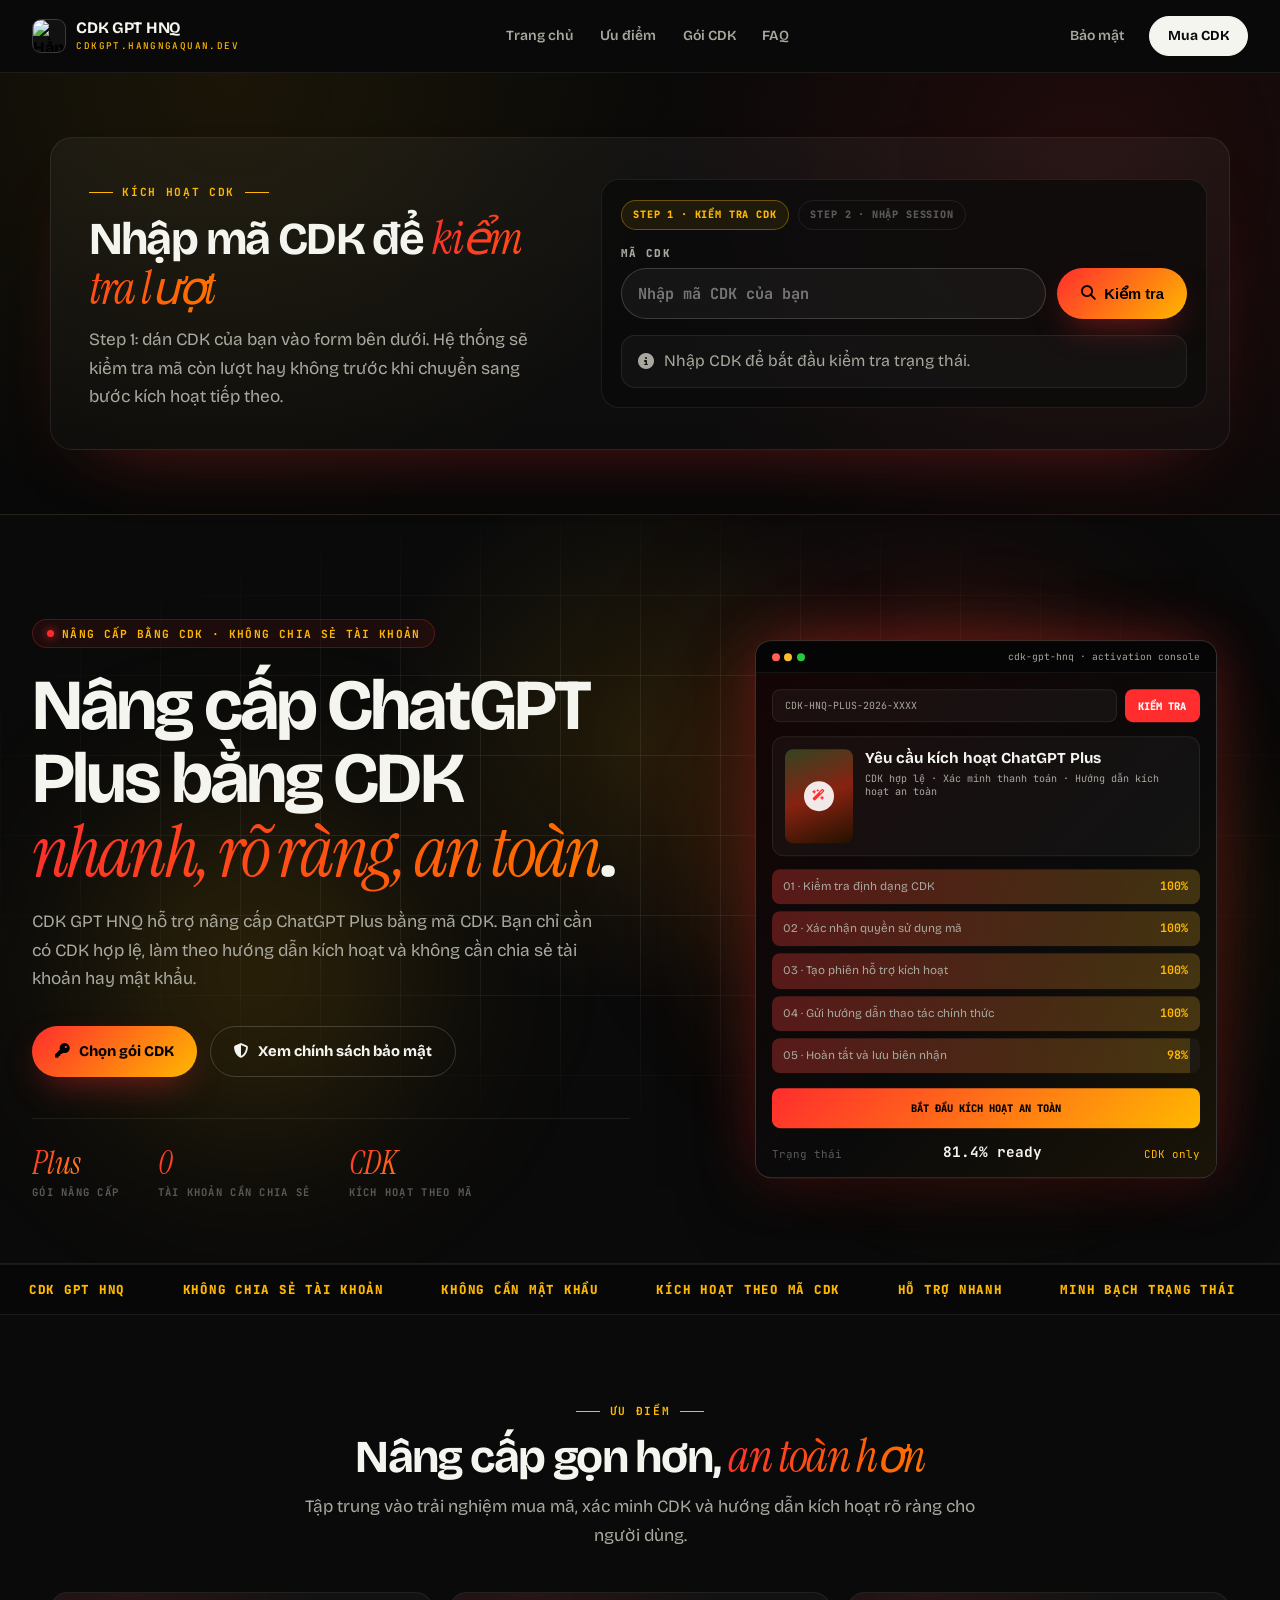
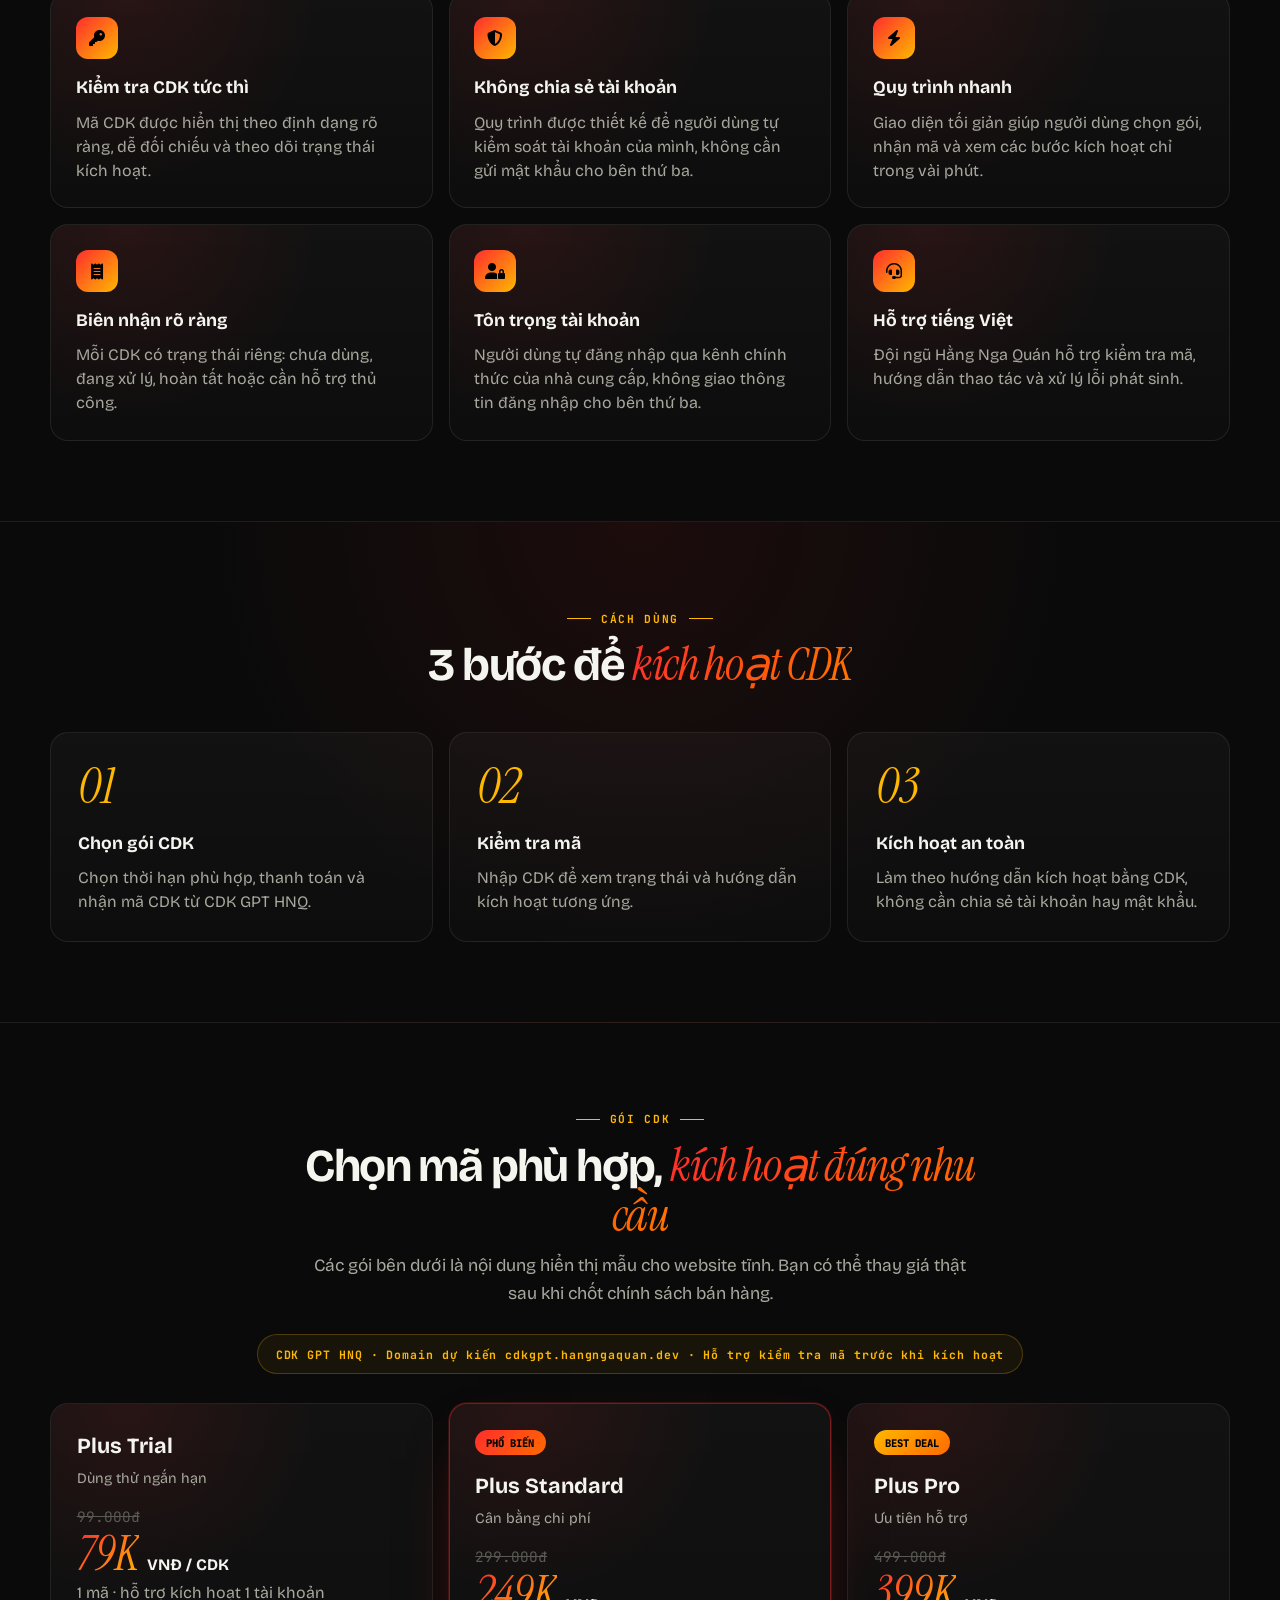
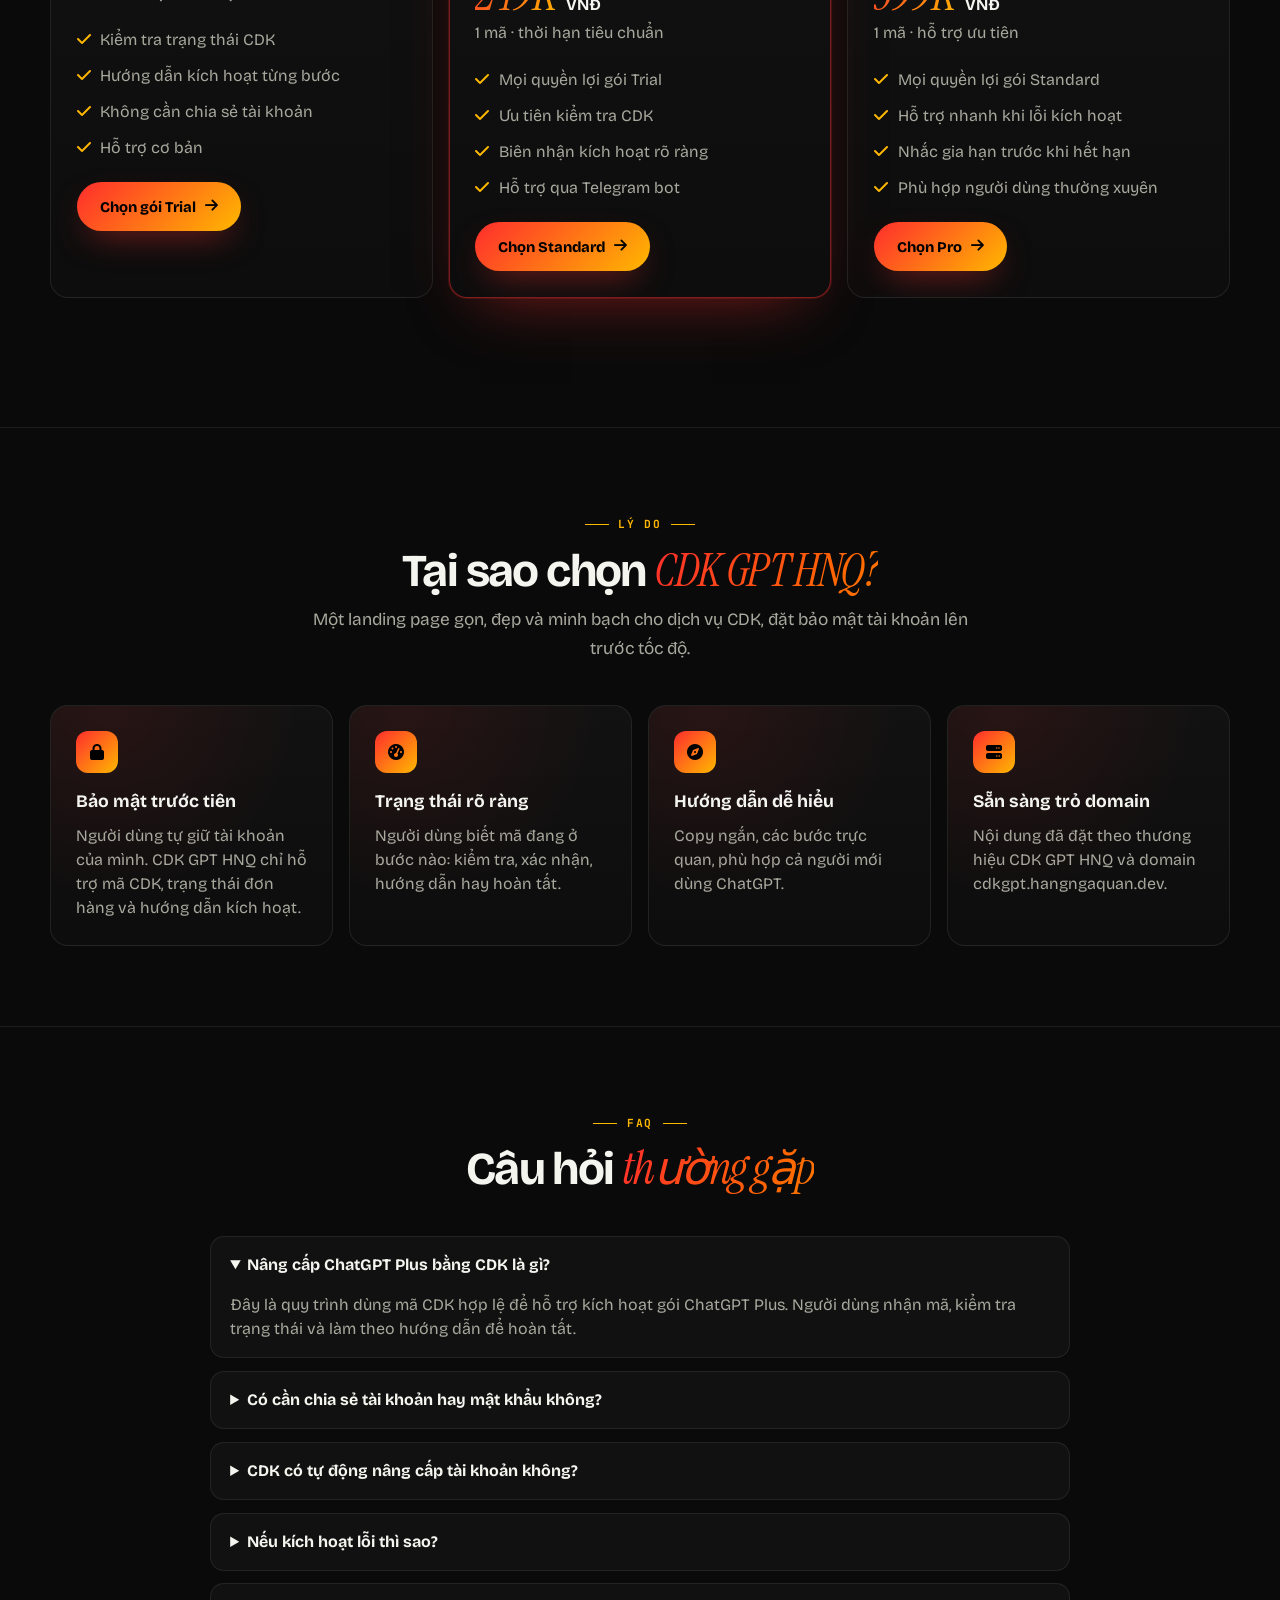
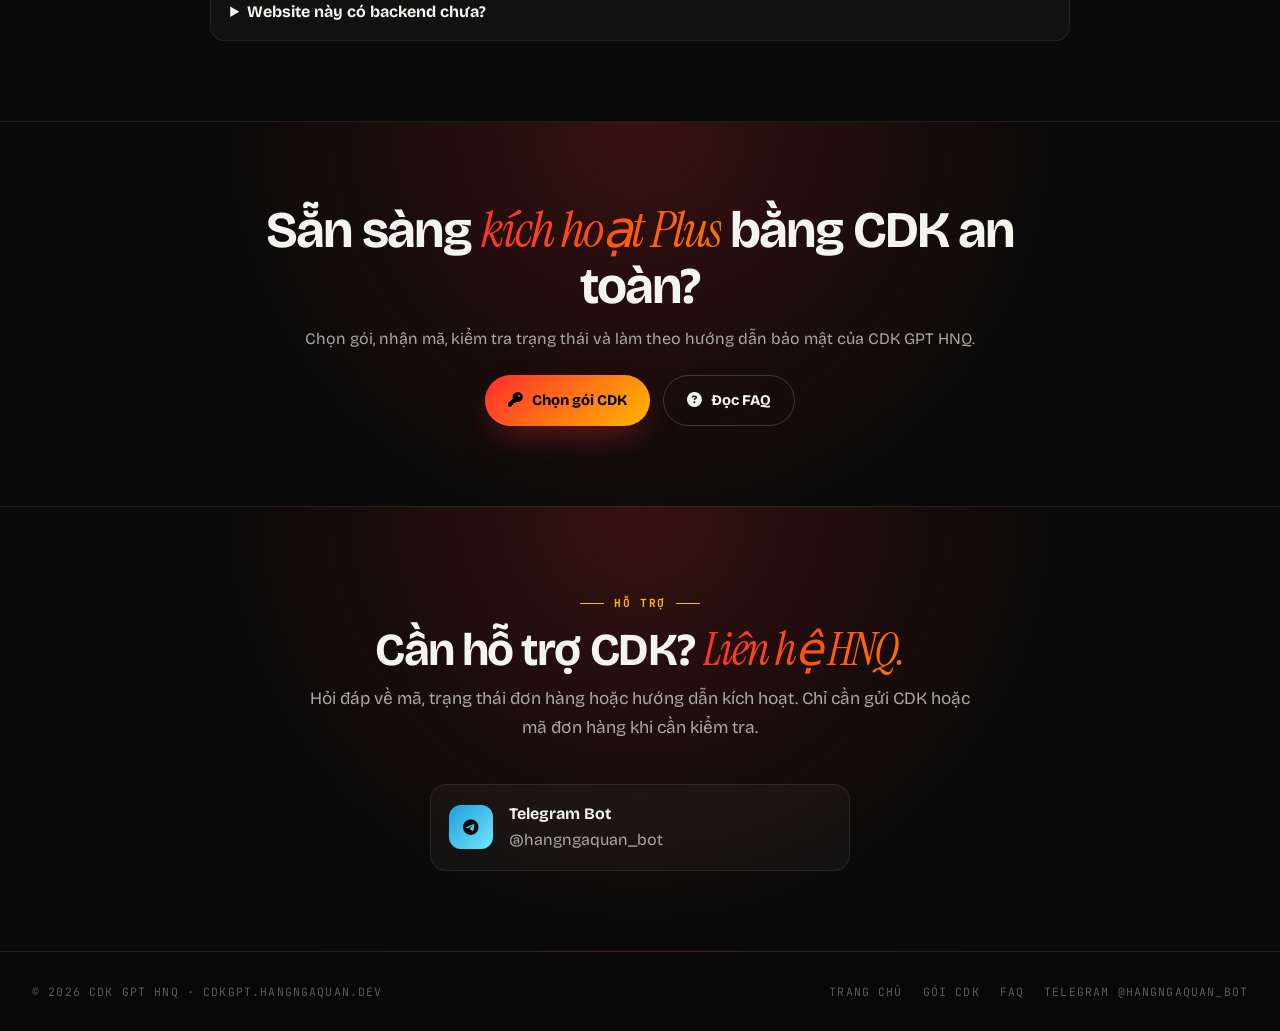
==== commit 67b93ae3: "chore: update favicon tags" ====
--- a/index.html
+++ b/index.html
@@ -7,6 +7,9 @@
   <title>CDK GPT HNQ - Kich hoat ChatGPT Plus bang CDK</title>
   <meta name="description"
     content="CDK GPT HNQ ho tro nang cap ChatGPT Plus bang CDK, khong can chia se tai khoan hay mat khau." />
+  <link rel="apple-touch-icon" sizes="180x180" href="https://hangngaquan.dev/apple-touch-icon.png" />
+  <link rel="icon" type="image/png" sizes="32x32" href="https://hangngaquan.dev/favicon-32x32.png" />
+  <link rel="icon" type="image/png" sizes="16x16" href="https://hangngaquan.dev/favicon-16x16.png" />
   <link rel="preconnect" href="https://fonts.googleapis.com">
   <link rel="preconnect" href="https://fonts.gstatic.com" crossorigin>
   <link
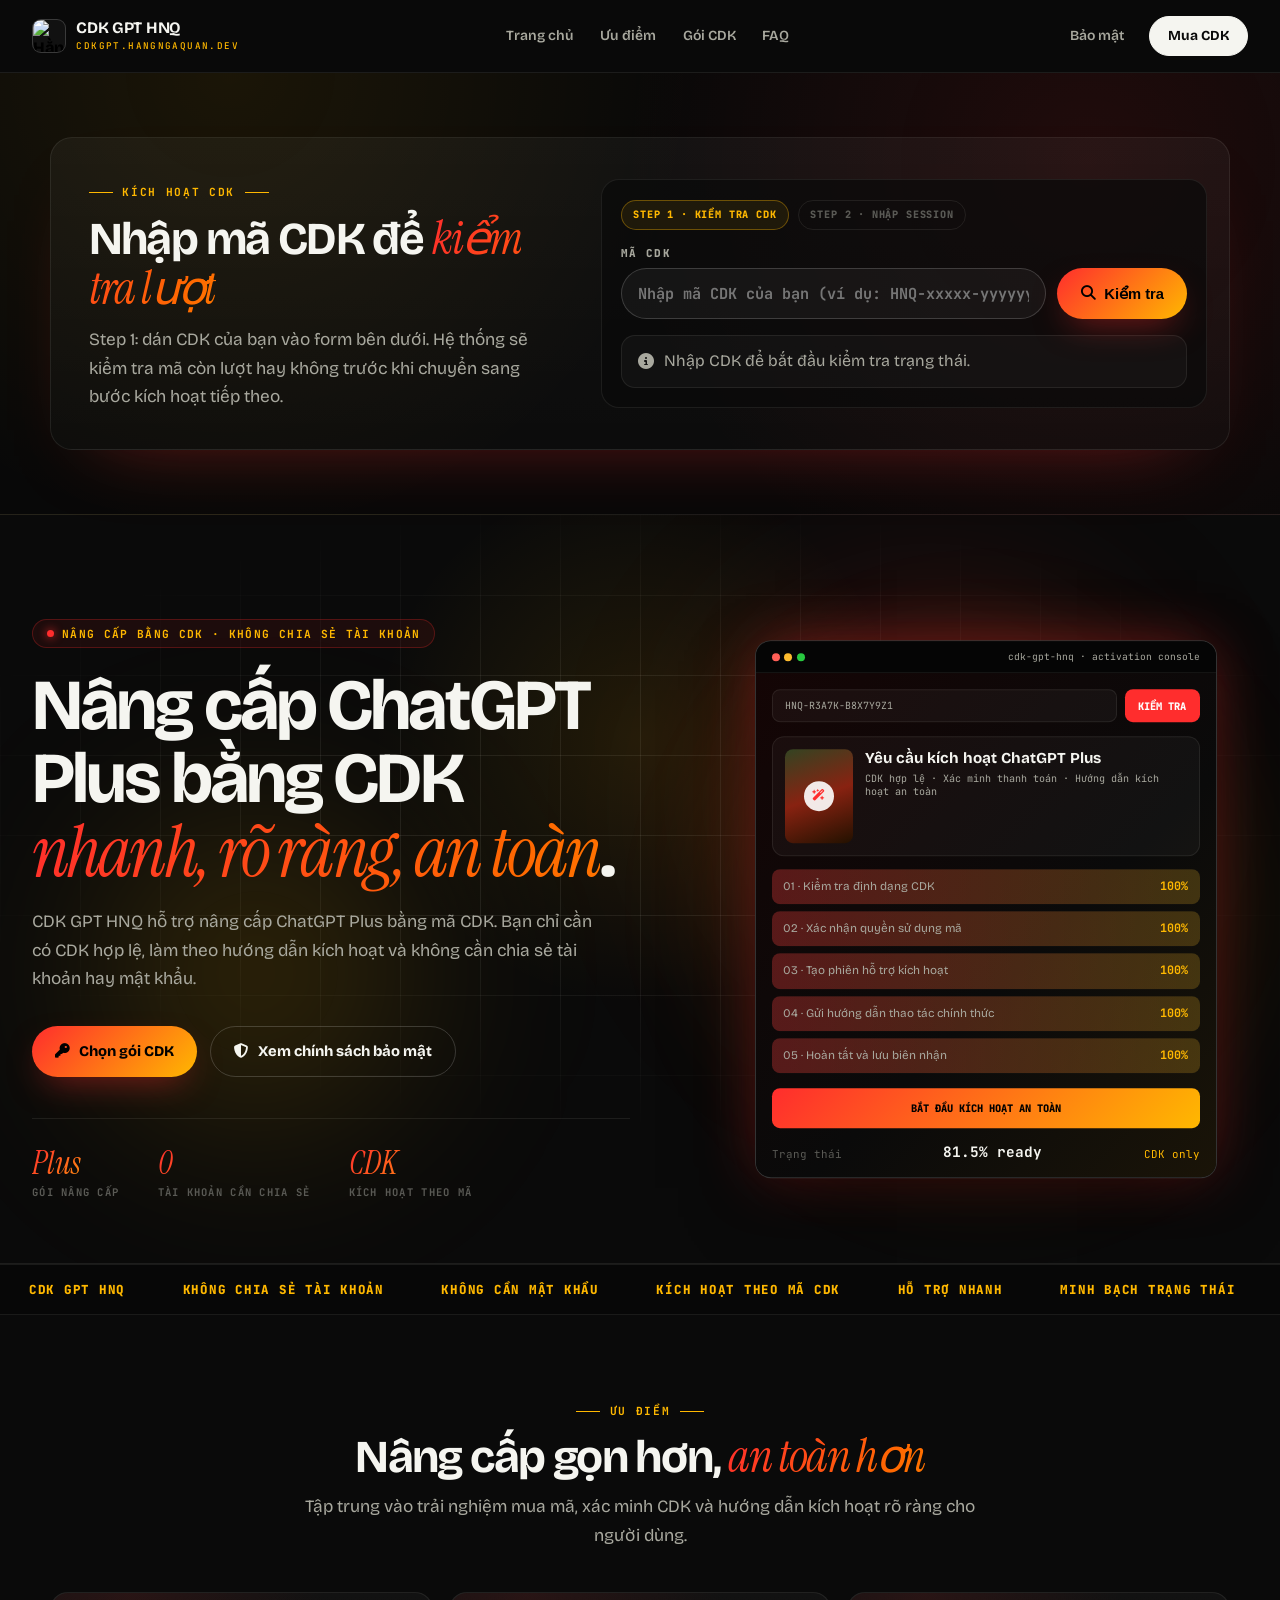
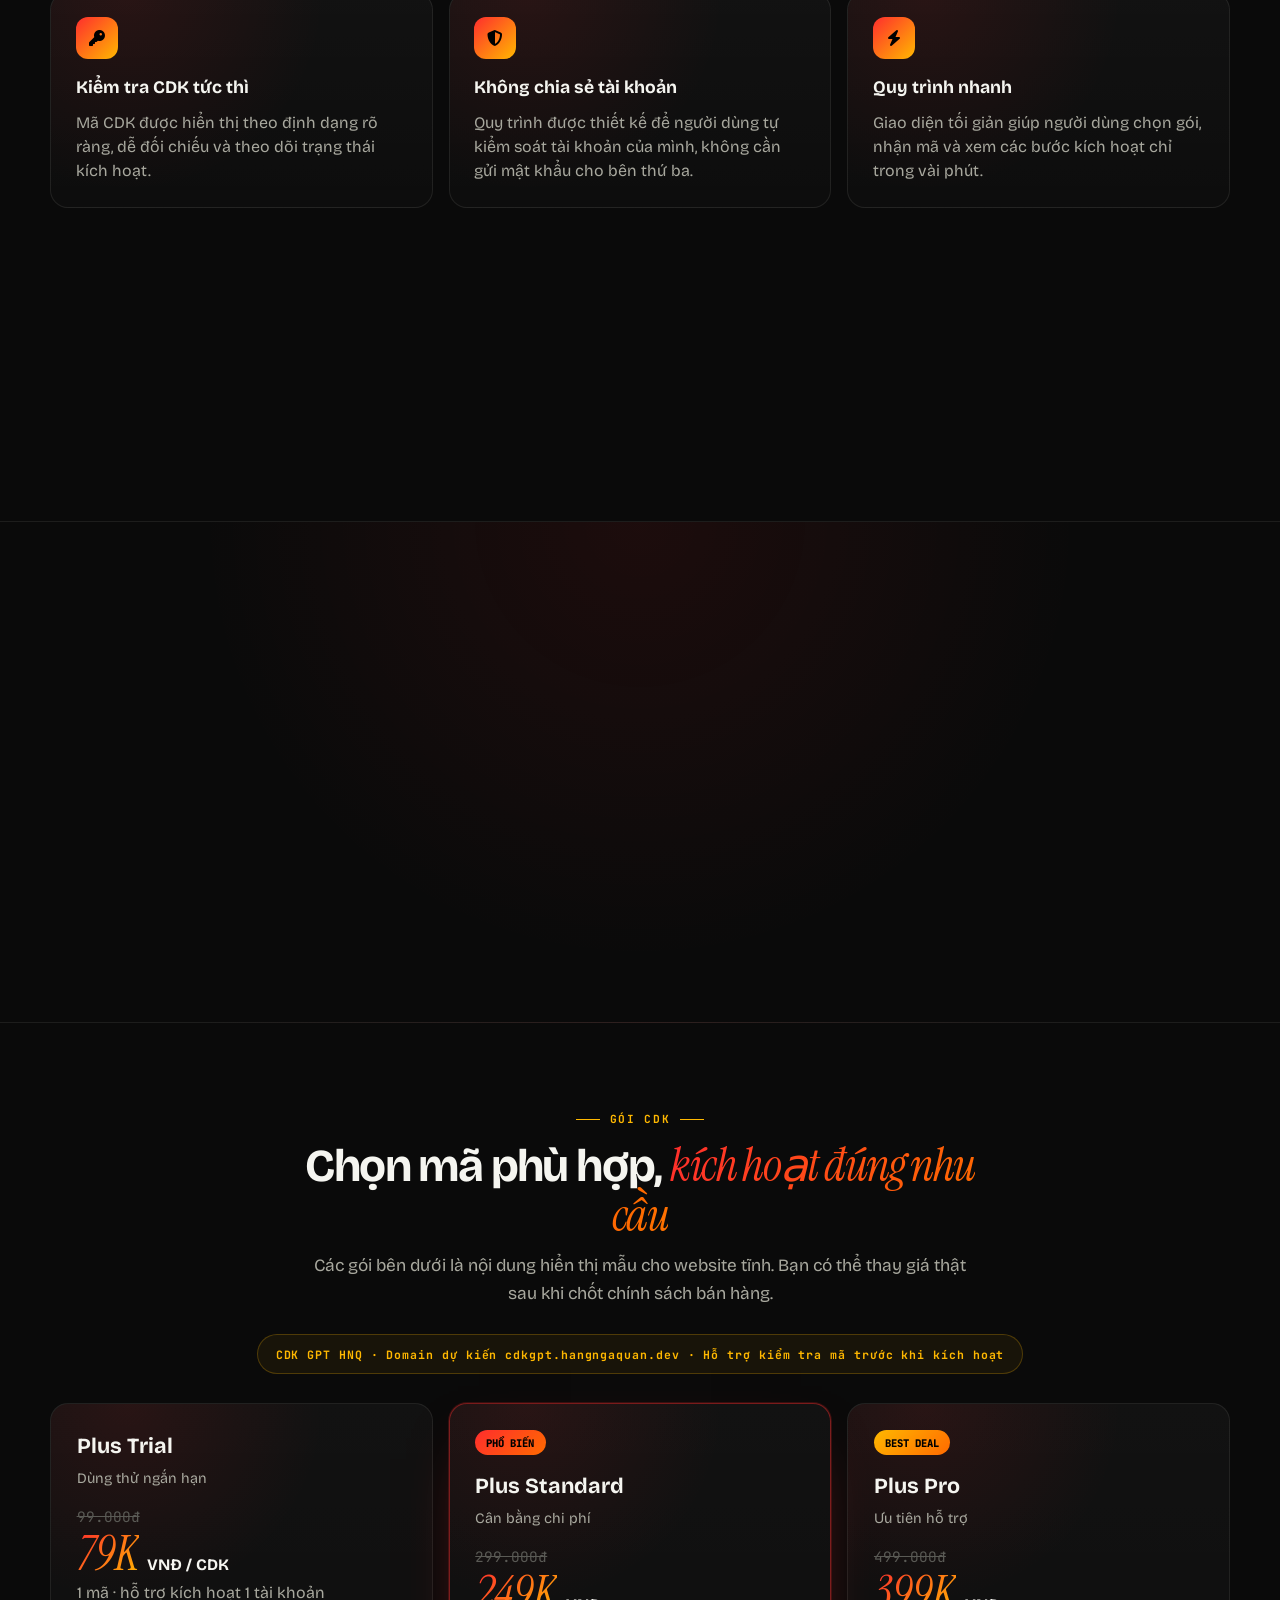
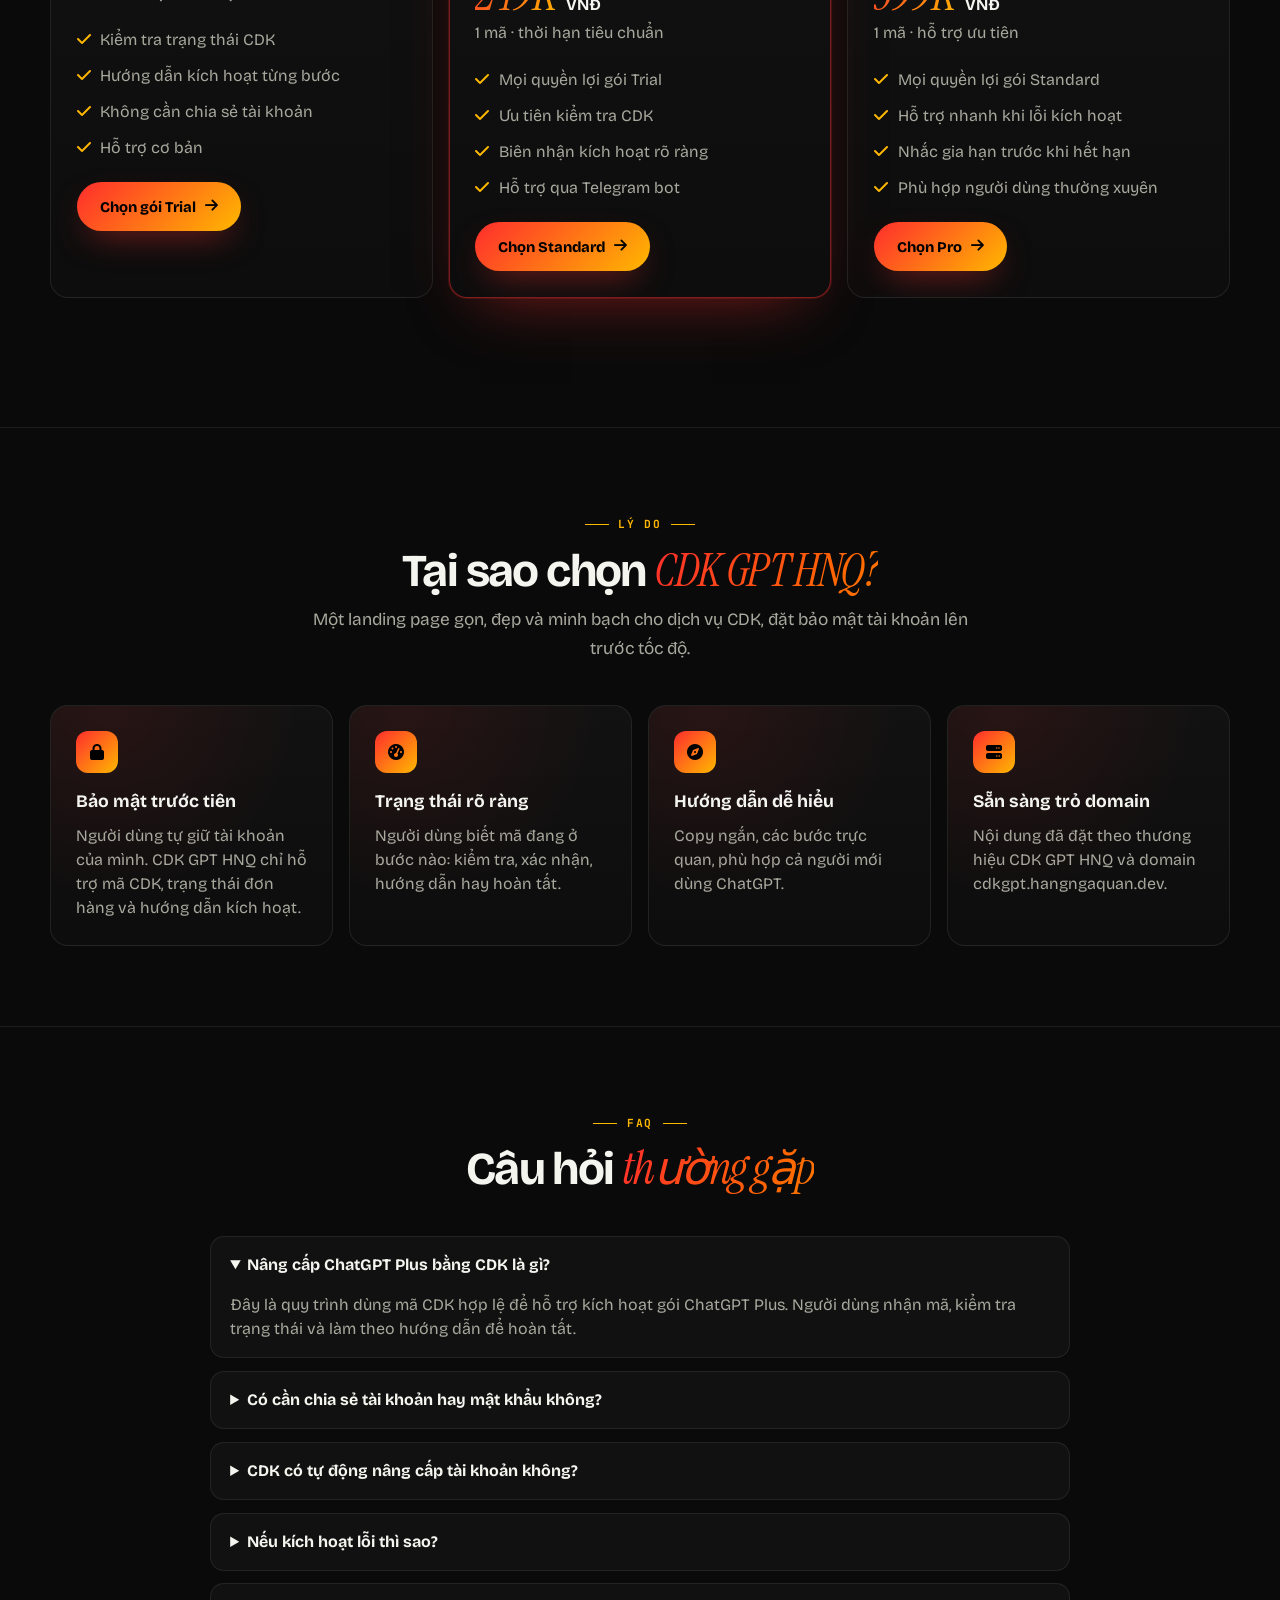
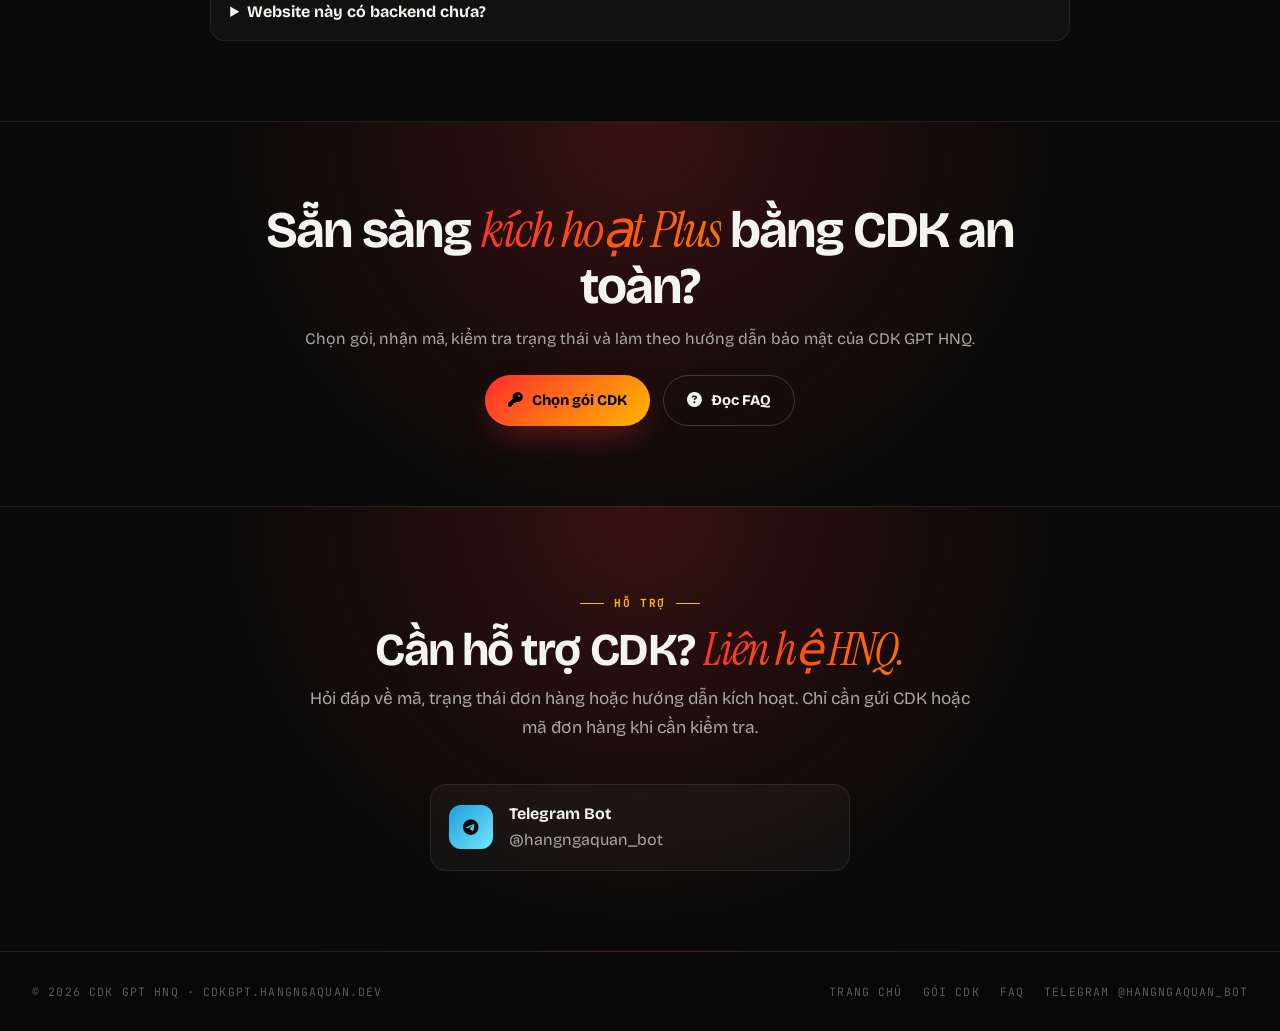
==== commit 71621504: "feat: support custom HNQ-xxxxx-yyyyyyyy brand CDK format with auto-decoding to backend BX- format" ====
--- a/index.html
+++ b/index.html
@@ -64,7 +64,7 @@
             <form class="cdk-form" id="cdkForm">
               <label for="cdkInput">Mã CDK</label>
               <div class="cdk-input-row">
-                <input id="cdkInput" name="cdk" type="text" placeholder="Nhập mã CDK của bạn" autocomplete="off"
+                <input id="cdkInput" name="cdk" type="text" placeholder="Nhập mã CDK của bạn (ví dụ: HNQ-xxxxx-yyyyyyyy)" autocomplete="off"
                   required />
                 <button class="btn btn-primary" type="submit" id="cdkSubmit"><i
                     class="fa-solid fa-magnifying-glass"></i> Kiểm tra</button>
@@ -180,7 +180,7 @@
             </div>
             <div class="window-body">
               <div class="link-row">
-                <div class="fake-input">CDK-HNQ-PLUS-2026-XXXX</div>
+                <div class="fake-input">HNQ-R3A7K-B8X7Y9Z1</div>
                 <button>KIỂM TRA</button>
               </div>
               <div class="video-card">
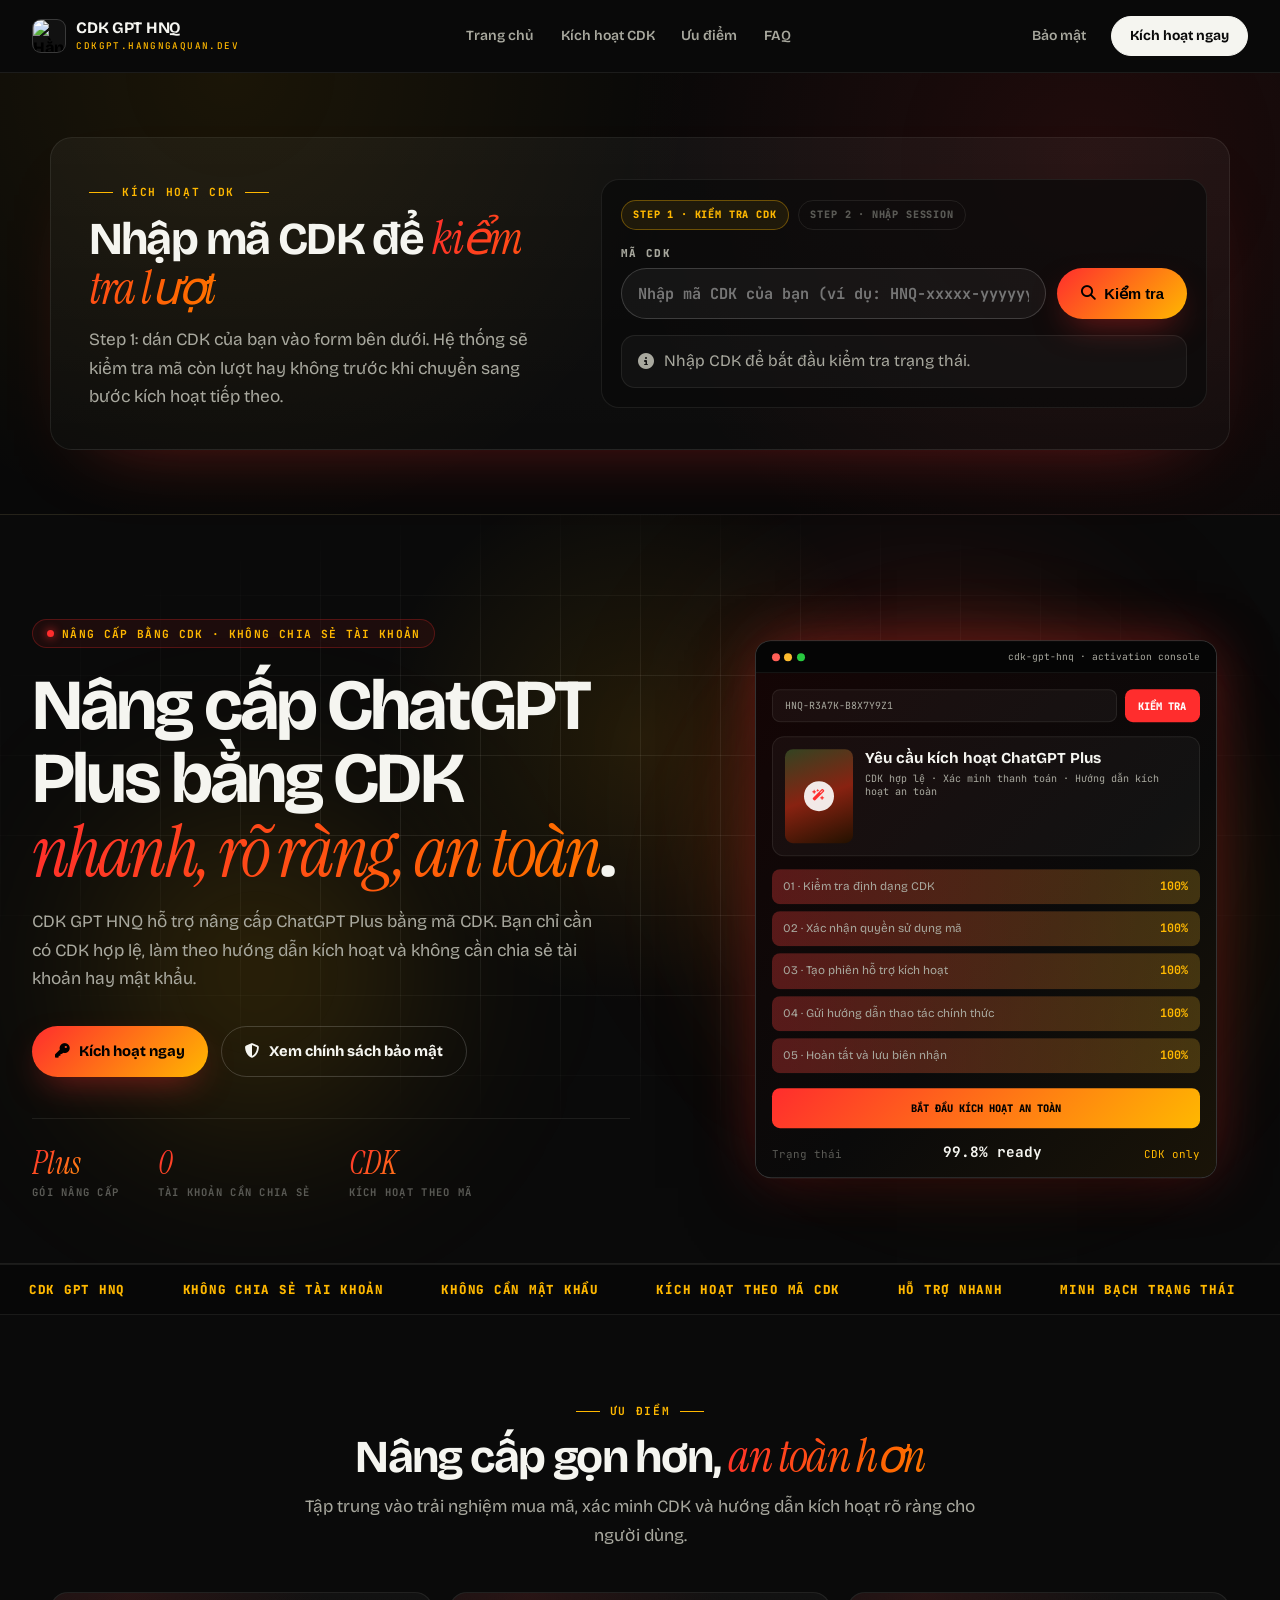
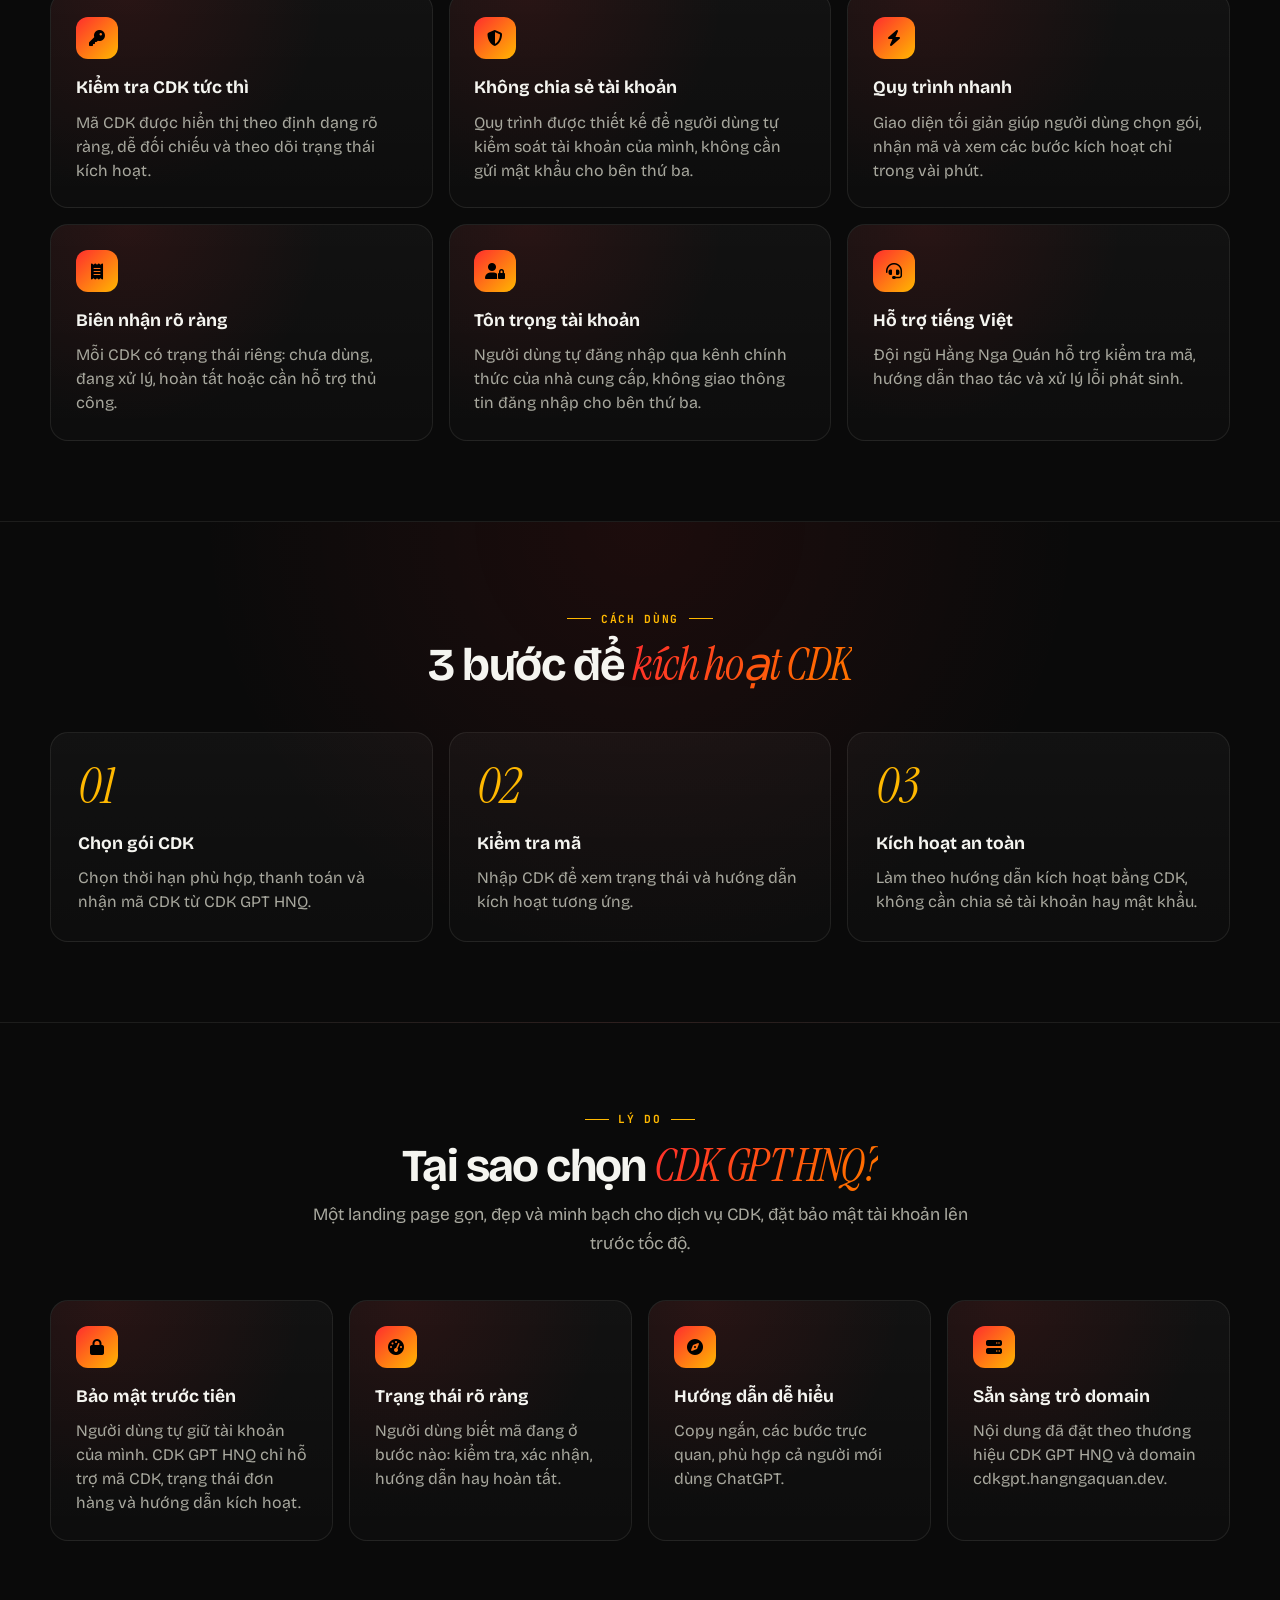
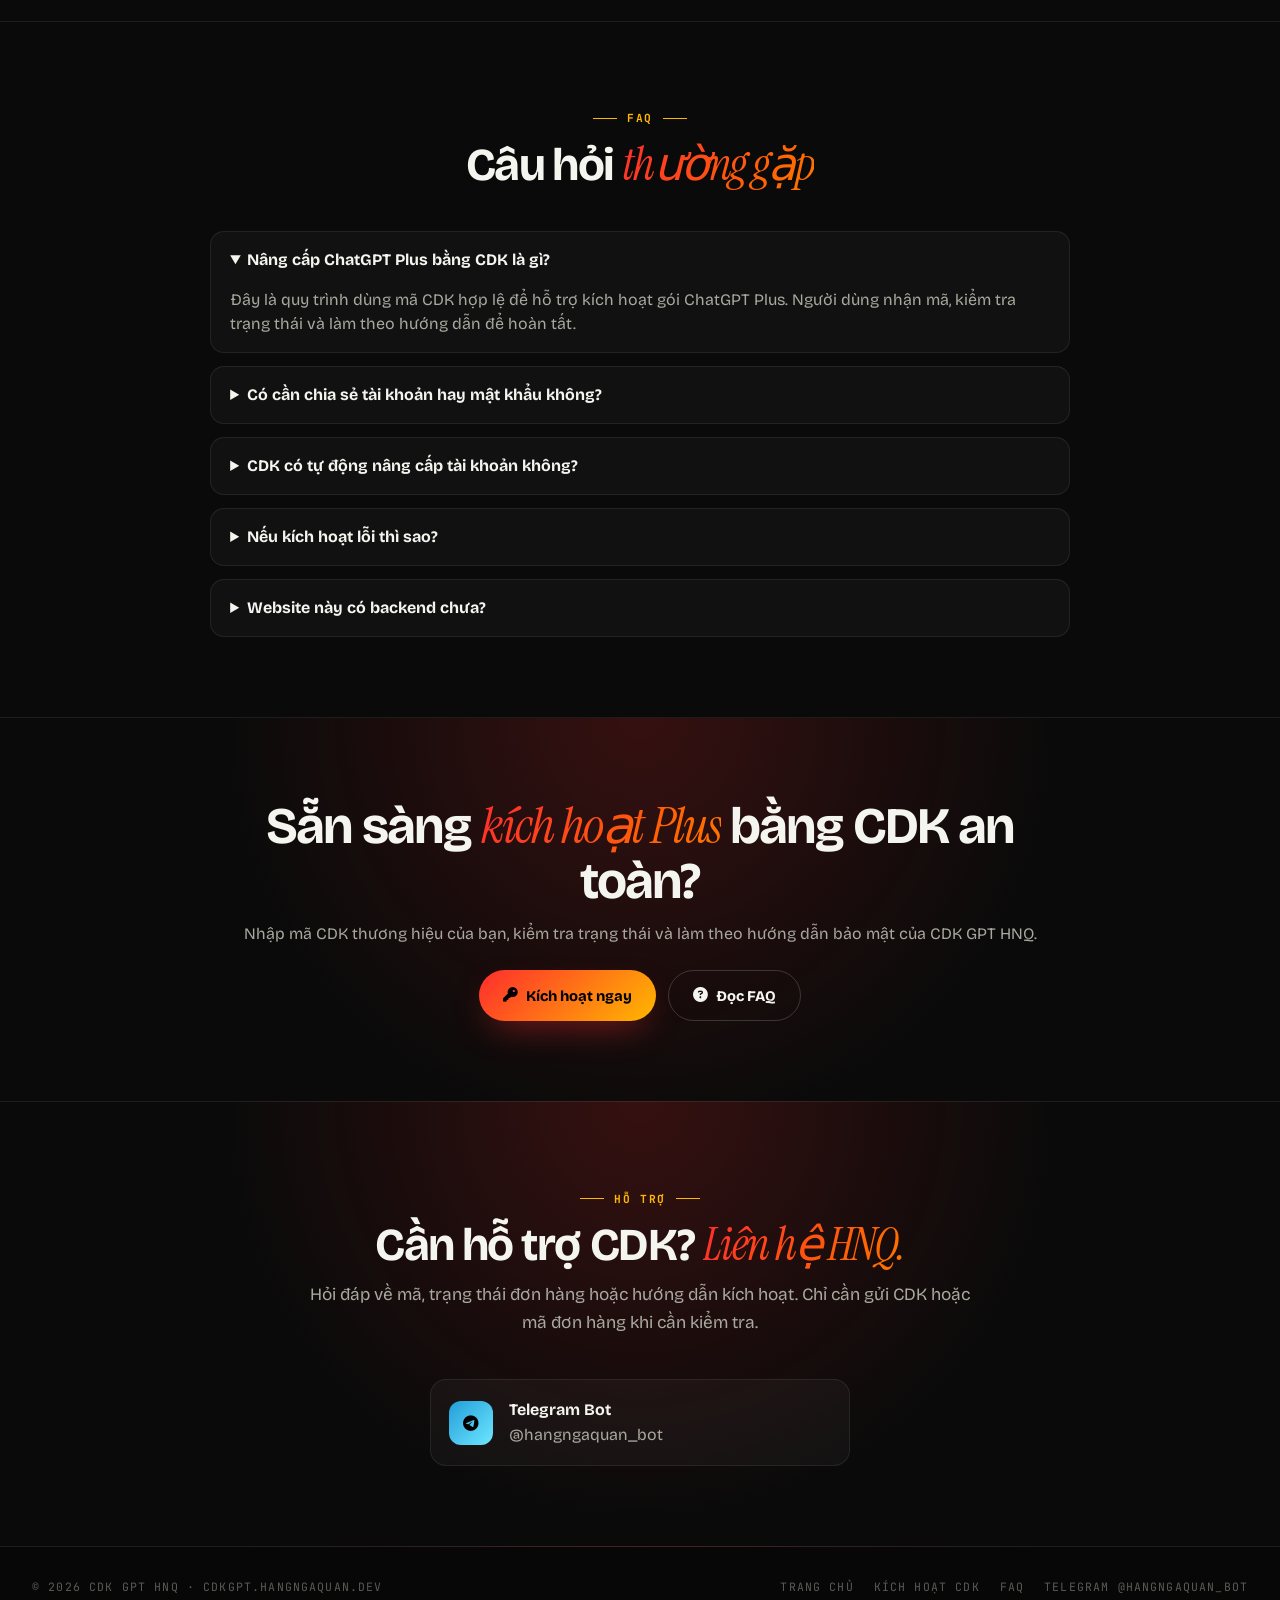
==== commit 73db2fa9: "chore: remove Goi CDK pricing section and redirect related links/CTAs to the activation section" ====
--- a/index.html
+++ b/index.html
@@ -34,13 +34,13 @@
     </a>
     <nav class="nav-links" aria-label="Dieu huong chinh">
       <a href="#home">Trang chủ</a>
+      <a href="#activate">Kích hoạt CDK</a>
       <a href="#features">Ưu điểm</a>
-      <a href="#pricing">Gói CDK</a>
       <a href="#faq">FAQ</a>
     </nav>
     <div class="nav-actions">
       <a class="nav-login" href="#faq">Bảo mật</a>
-      <a class="nav-cta" href="#pricing">Mua CDK</a>
+      <a class="nav-cta" href="#activate">Kích hoạt ngay</a>
     </div>
   </header>
 
@@ -153,7 +153,7 @@
             hoạt và không cần chia sẻ tài khoản hay mật khẩu.
           </p>
           <div class="hero-cta-row reveal">
-            <a href="#pricing" class="btn btn-primary"><i class="fa-solid fa-key"></i> Chọn gói CDK</a>
+            <a href="#activate" class="btn btn-primary"><i class="fa-solid fa-key"></i> Kích hoạt ngay</a>
             <a href="#faq" class="btn btn-ghost"><i class="fa-solid fa-shield-halved"></i> Xem chính sách bảo mật</a>
           </div>
           <div class="hero-stats reveal">
@@ -284,61 +284,6 @@
       </div>
     </section>
 
-    <section class="section" id="pricing">
-      <div class="section-inner">
-        <div class="section-header">
-          <div class="eyebrow reveal">Gói CDK</div>
-          <h2 class="section-title reveal">Chọn mã phù hợp, <span class="gradient">kích hoạt đúng nhu cầu</span></h2>
-          <p class="section-desc reveal">Các gói bên dưới là nội dung hiển thị mẫu cho website tĩnh. Bạn có thể thay giá
-            thật sau khi chốt chính sách bán hàng.</p>
-        </div>
-        <div class="promo reveal">CDK GPT HNQ · Domain dự kiến cdkgpt.hangngaquan.dev · Hỗ trợ kiểm tra mã trước khi
-          kích hoạt</div>
-        <div class="pricing-grid">
-          <article class="plan reveal">
-            <h3>Plus Trial</h3><small>Dùng thử ngắn hạn</small><del>99.000đ</del>
-            <div class="price"><strong>79K</strong><span>VNĐ / CDK</span></div>
-            <p>1 mã · hỗ trợ kích hoạt 1 tài khoản</p>
-            <ul>
-              <li>Kiểm tra trạng thái CDK</li>
-              <li>Hướng dẫn kích hoạt từng bước</li>
-              <li>Không cần chia sẻ tài khoản</li>
-              <li>Hỗ trợ cơ bản</li>
-            </ul>
-            <a class="btn btn-primary" href="#">Chọn gói Trial <i class="fa-solid fa-arrow-right"></i></a>
-          </article>
-          <article class="plan popular reveal">
-            <div class="plan-badge">Phổ biến</div>
-            <h3>Plus Standard</h3><small>Cân bằng chi phí</small><del>299.000đ</del>
-            <div class="price"><strong>249K</strong><span>VNĐ</span></div>
-            <p>1 mã · thời hạn tiêu chuẩn</p>
-            <ul>
-              <li>Mọi quyền lợi gói Trial</li>
-              <li>Ưu tiên kiểm tra CDK</li>
-              <li>Biên nhận kích hoạt rõ ràng</li>
-              <li>Hỗ trợ qua Telegram bot</li>
-            </ul>
-            <a class="btn btn-primary" href="#">Chọn Standard <i class="fa-solid fa-arrow-right"></i></a>
-          </article>
-          <article class="plan reveal">
-            <div class="plan-badge gold">Best deal</div>
-            <h3>Plus Pro</h3><small>Ưu tiên hỗ trợ</small><del>499.000đ</del>
-            <div class="price"><strong>399K</strong><span>VNĐ</span></div>
-            <p>1 mã · hỗ trợ ưu tiên</p>
-            <ul>
-              <li>Mọi quyền lợi gói Standard</li>
-              <li>Hỗ trợ nhanh khi lỗi kích hoạt</li>
-              <li>Nhắc gia hạn trước khi hết hạn</li>
-              <li>Phù hợp người dùng thường xuyên</li>
-            </ul>
-            <a class="btn btn-primary" href="#">Chọn Pro <i class="fa-solid fa-arrow-right"></i></a>
-          </article>
-        </div>
-        <p class="pay-note reveal">Thanh toán chuyển khoản · MoMo · Mã được gửi sau khi xác nhận · Giá có thể thay đổi
-          theo chính sách thực tế</p>
-      </div>
-    </section>
-
     <section class="section" id="why-us">
       <div class="section-inner">
         <div class="section-header">
@@ -406,9 +351,9 @@
 
     <section class="cta-band">
       <h2 class="reveal">Sẵn sàng <span class="gradient">kích hoạt Plus</span> bằng CDK an toàn?</h2>
-      <p class="reveal">Chọn gói, nhận mã, kiểm tra trạng thái và làm theo hướng dẫn bảo mật của CDK GPT HNQ.</p>
+      <p class="reveal">Nhập mã CDK thương hiệu của bạn, kiểm tra trạng thái và làm theo hướng dẫn bảo mật của CDK GPT HNQ.</p>
       <div class="cta-row reveal">
-        <a href="#pricing" class="btn btn-primary"><i class="fa-solid fa-key"></i> Chọn gói CDK</a>
+        <a href="#activate" class="btn btn-primary"><i class="fa-solid fa-key"></i> Kích hoạt ngay</a>
         <a href="#faq" class="btn btn-ghost"><i class="fa-solid fa-circle-question"></i> Đọc FAQ</a>
       </div>
     </section>
@@ -433,7 +378,7 @@
     <div>© 2026 CDK GPT HNQ · cdkgpt.hangngaquan.dev</div>
     <div class="footer-links">
       <a href="#home">Trang chủ</a>
-      <a href="#pricing">Gói CDK</a>
+      <a href="#activate">Kích hoạt CDK</a>
       <a href="#faq">FAQ</a>
       <a href="https://t.me/hangngaquan_bot" target="_blank" rel="noopener">Telegram @hangngaquan_bot</a>
     </div>
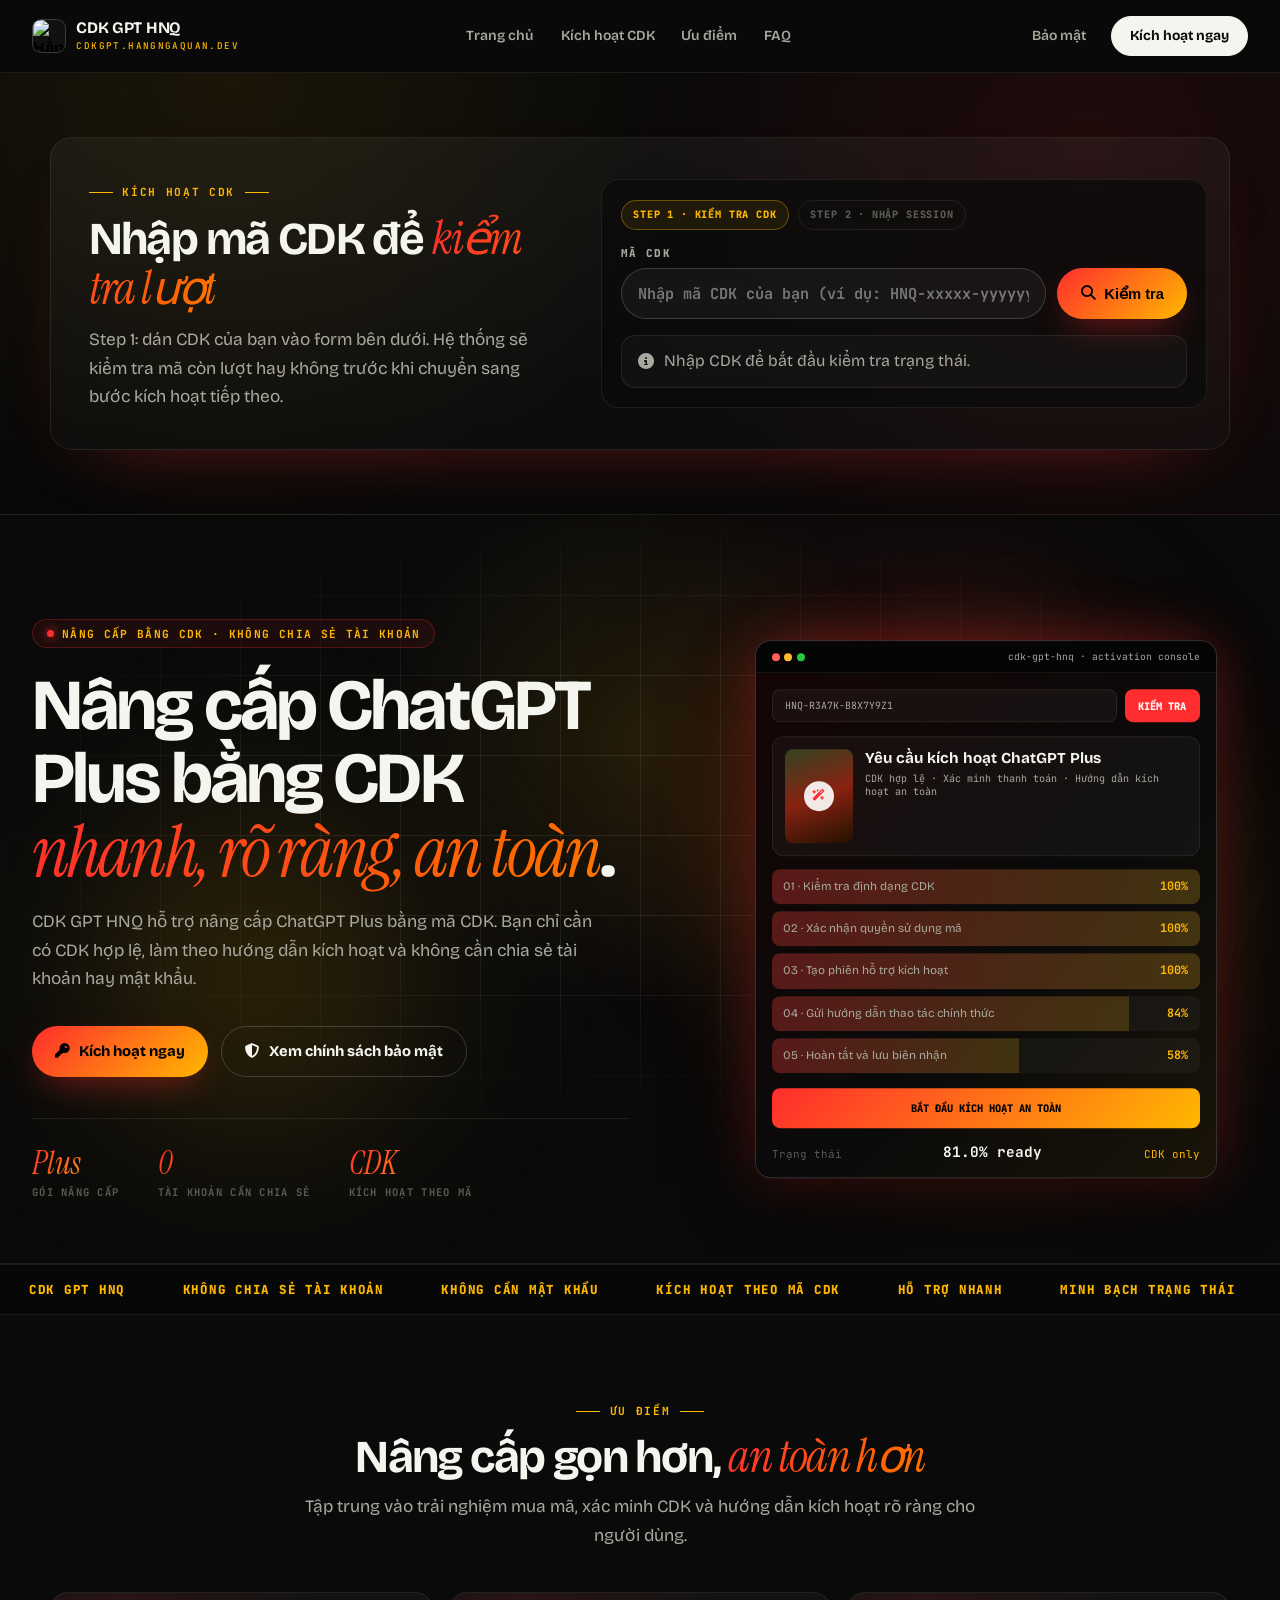
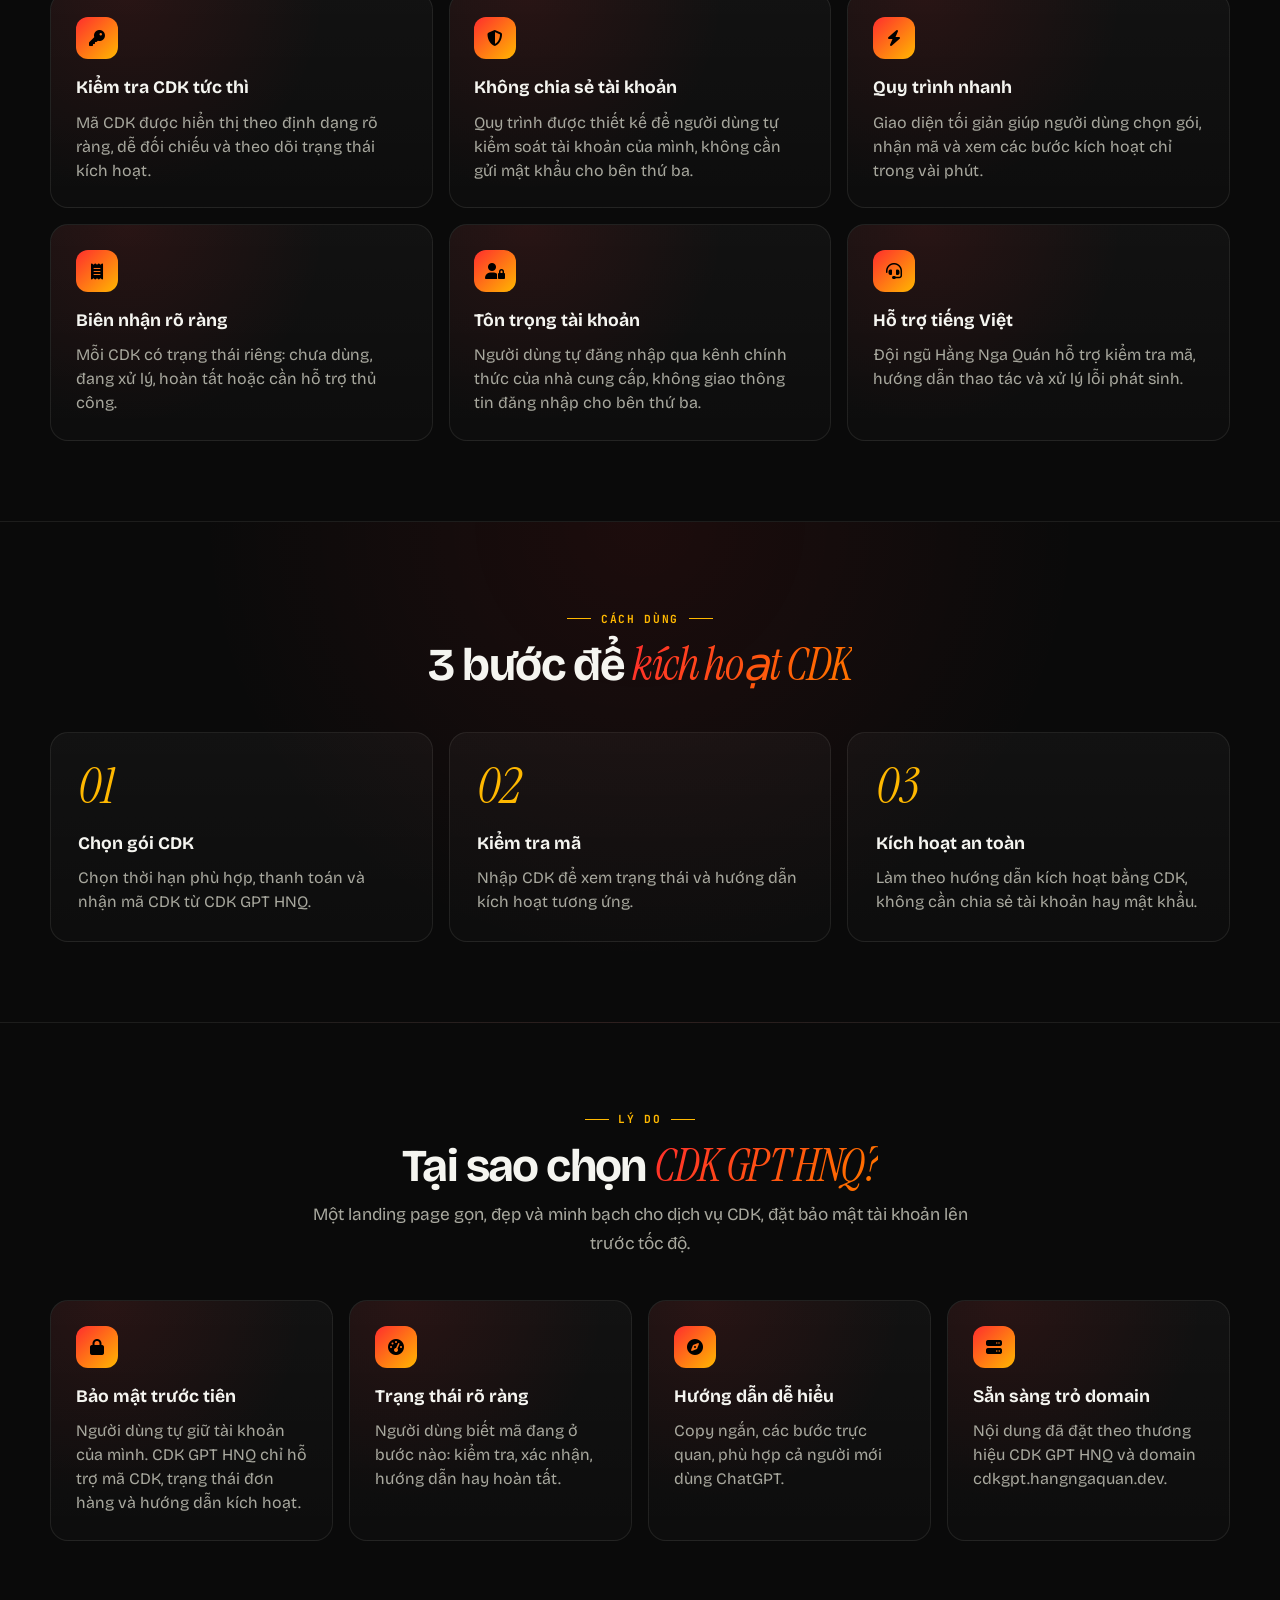
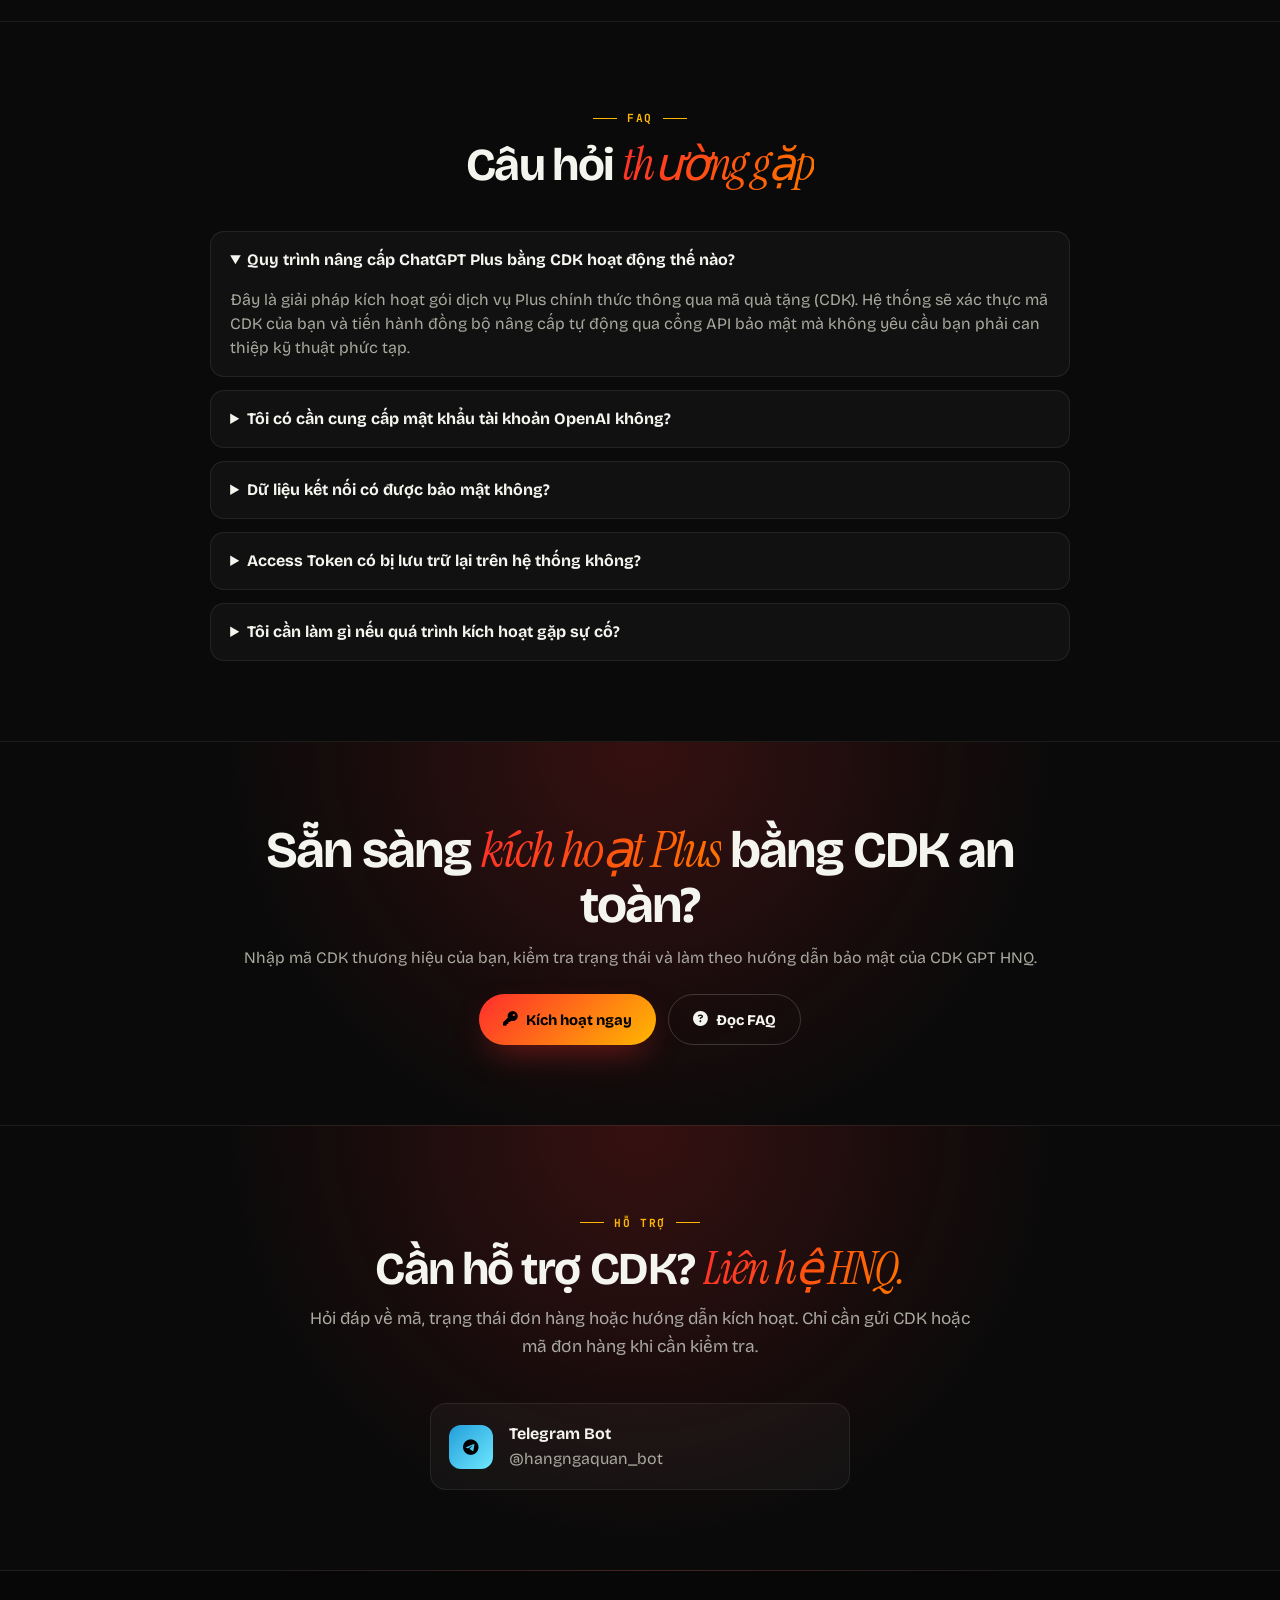
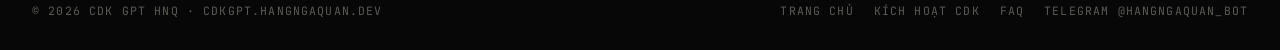
==== commit 006f6d7d: "chore: rewrite FAQ section in index.html to be more professional and clarify security measures" ====
--- a/index.html
+++ b/index.html
@@ -322,28 +322,24 @@
         </div>
         <div class="faq">
           <details class="faq-item reveal" open>
-            <summary>Nâng cấp ChatGPT Plus bằng CDK là gì?</summary>
-            <p>Đây là quy trình dùng mã CDK hợp lệ để hỗ trợ kích hoạt gói ChatGPT Plus. Người dùng nhận mã, kiểm tra
-              trạng thái và làm theo hướng dẫn để hoàn tất.</p>
+            <summary>Quy trình nâng cấp ChatGPT Plus bằng CDK hoạt động thế nào?</summary>
+            <p>Đây là giải pháp kích hoạt gói dịch vụ Plus chính thức thông qua mã quà tặng (CDK). Hệ thống sẽ xác thực mã CDK của bạn và tiến hành đồng bộ nâng cấp tự động qua cổng API bảo mật mà không yêu cầu bạn phải can thiệp kỹ thuật phức tạp.</p>
           </details>
           <details class="faq-item reveal">
-            <summary>Có cần chia sẻ tài khoản hay mật khẩu không?</summary>
-            <p>Không. Bạn chỉ cần mã CDK, mã đơn hàng hoặc thông tin liên hệ để đối chiếu khi cần hỗ trợ.</p>
+            <summary>Tôi có cần cung cấp mật khẩu tài khoản OpenAI không?</summary>
+            <p>Hoàn toàn không. Chúng tôi không bao giờ yêu cầu bạn cung cấp mật khẩu. Bạn chỉ cần sử dụng Access Token (mã phiên làm việc tạm thời) để hệ thống gửi yêu cầu nâng cấp lên OpenAI. Tài khoản của bạn luôn được bảo đảm an toàn 100%.</p>
           </details>
           <details class="faq-item reveal">
-            <summary>CDK có tự động nâng cấp tài khoản không?</summary>
-            <p>Nội dung website mô tả quy trình hỗ trợ kích hoạt bằng CDK hợp lệ. Việc đăng nhập và xác nhận tài khoản
-              nên diễn ra qua kênh chính thức, do chính chủ tài khoản thực hiện.</p>
+            <summary>Dữ liệu kết nối có được bảo mật không?</summary>
+            <p>Có. Toàn bộ thông tin gửi đi từ trình duyệt (bao gồm mã CDK và Access Token) đều được mã hóa RC4 trước khi truyền tải qua máy chủ Cloudflare Worker trung gian. Điều này giúp ngăn chặn hoàn toàn việc rò rỉ dữ liệu hoặc bị đánh cắp thông tin trên đường truyền.</p>
           </details>
           <details class="faq-item reveal">
-            <summary>Nếu kích hoạt lỗi thì sao?</summary>
-            <p>Người dùng gửi mã CDK và ảnh trạng thái lỗi không chứa dữ liệu nhạy cảm. Đội hỗ trợ kiểm tra mã, trạng
-              thái thanh toán và hướng dẫn bước tiếp theo.</p>
+            <summary>Access Token có bị lưu trữ lại trên hệ thống không?</summary>
+            <p>Không. Access Token chỉ được sử dụng một lần duy nhất trong bộ nhớ đệm (RAM) của máy chủ để hoàn tất phiên gửi yêu cầu nâng cấp lên OpenAI và tự động hủy bỏ ngay sau đó. Chúng tôi cam kết không lưu trữ bất kỳ thông tin đăng nhập nào của người dùng.</p>
           </details>
           <details class="faq-item reveal">
-            <summary>Website này có backend chưa?</summary>
-            <p>Chưa. Đây là bản web tĩnh HTML, CSS, JS. Các nút và trạng thái hiện là giao diện mẫu để sau này kết nối
-              hệ thống thật nếu cần.</p>
+            <summary>Tôi cần làm gì nếu quá trình kích hoạt gặp sự cố?</summary>
+            <p>Hệ thống tự động có tỷ lệ thành công rất cao. Tuy nhiên, nếu gặp sự cố kết nối hoặc lỗi đồng bộ, bạn vui lòng liên hệ ngay với bộ phận hỗ trợ qua Telegram Bot, cung cấp Mã đơn hàng (Display ID) để kỹ thuật viên hỗ trợ kiểm tra và xử lý thủ công lập tức.</p>
           </details>
         </div>
       </div>
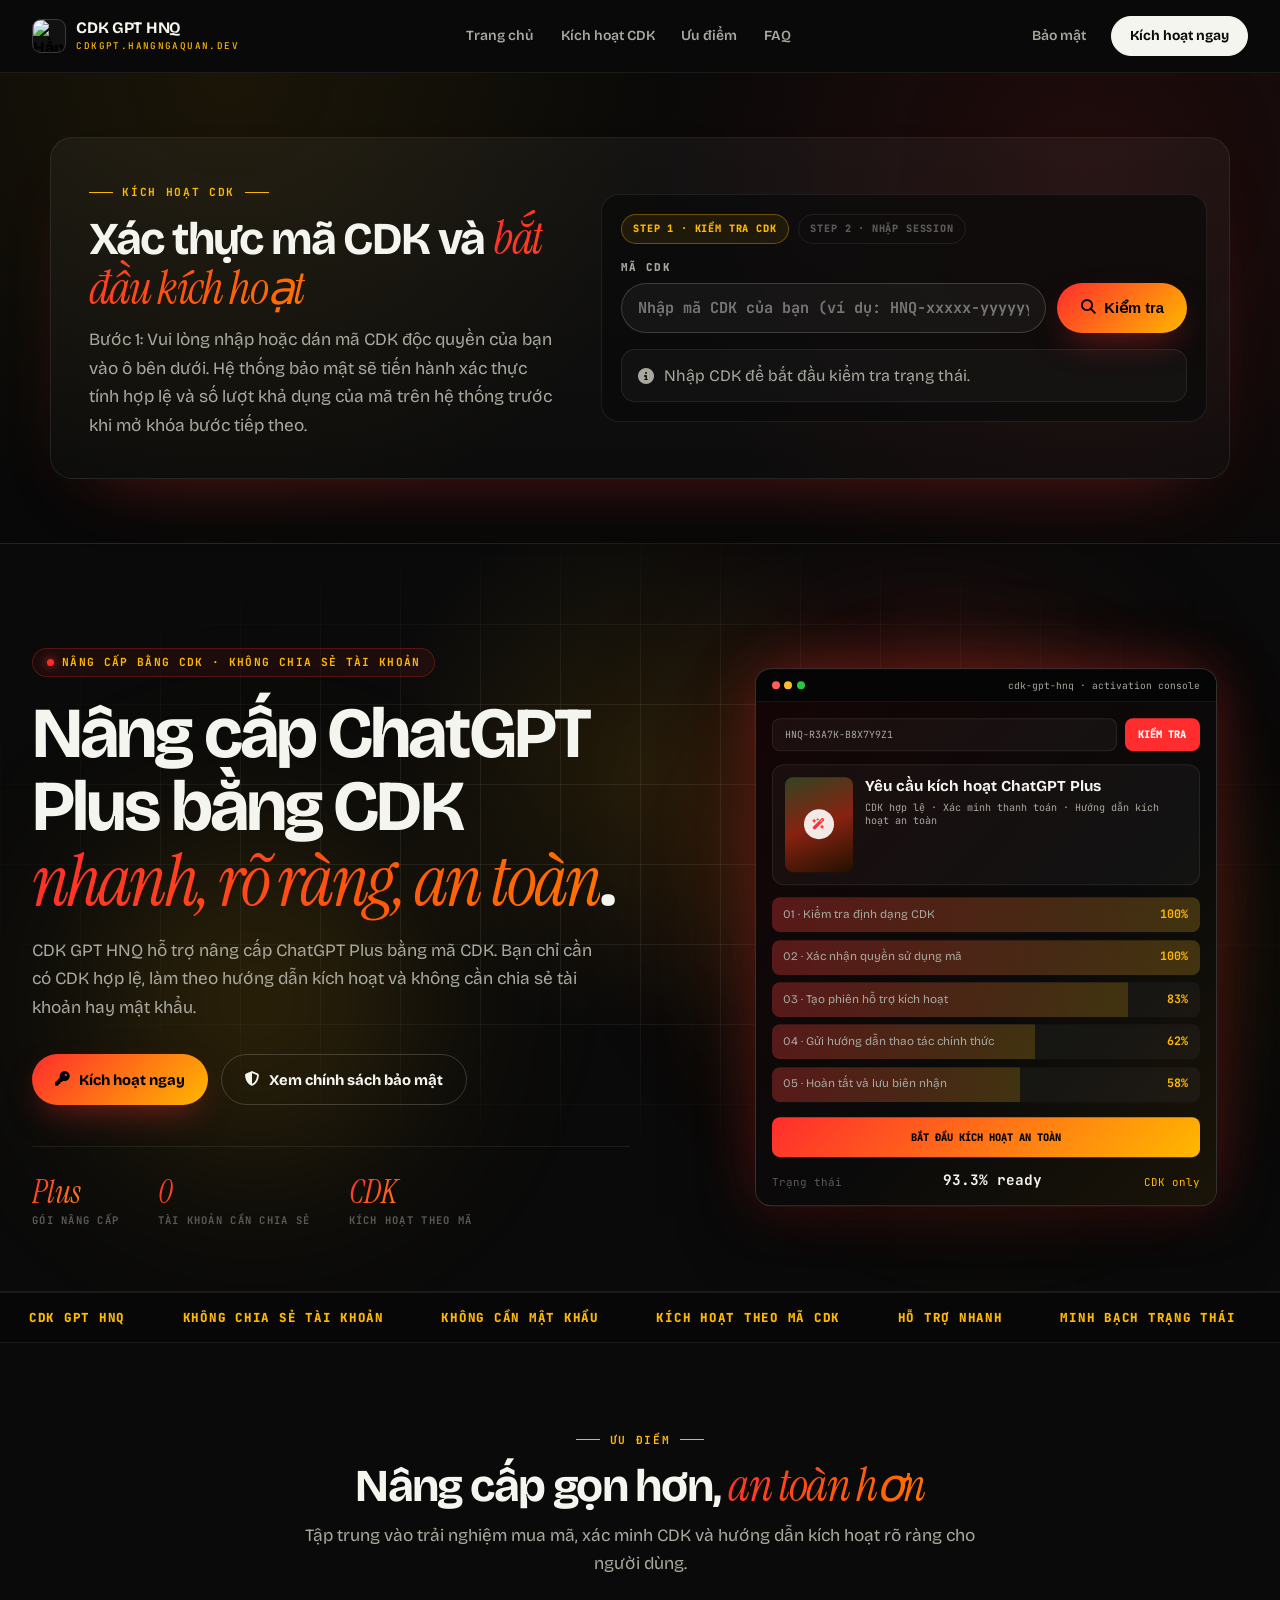
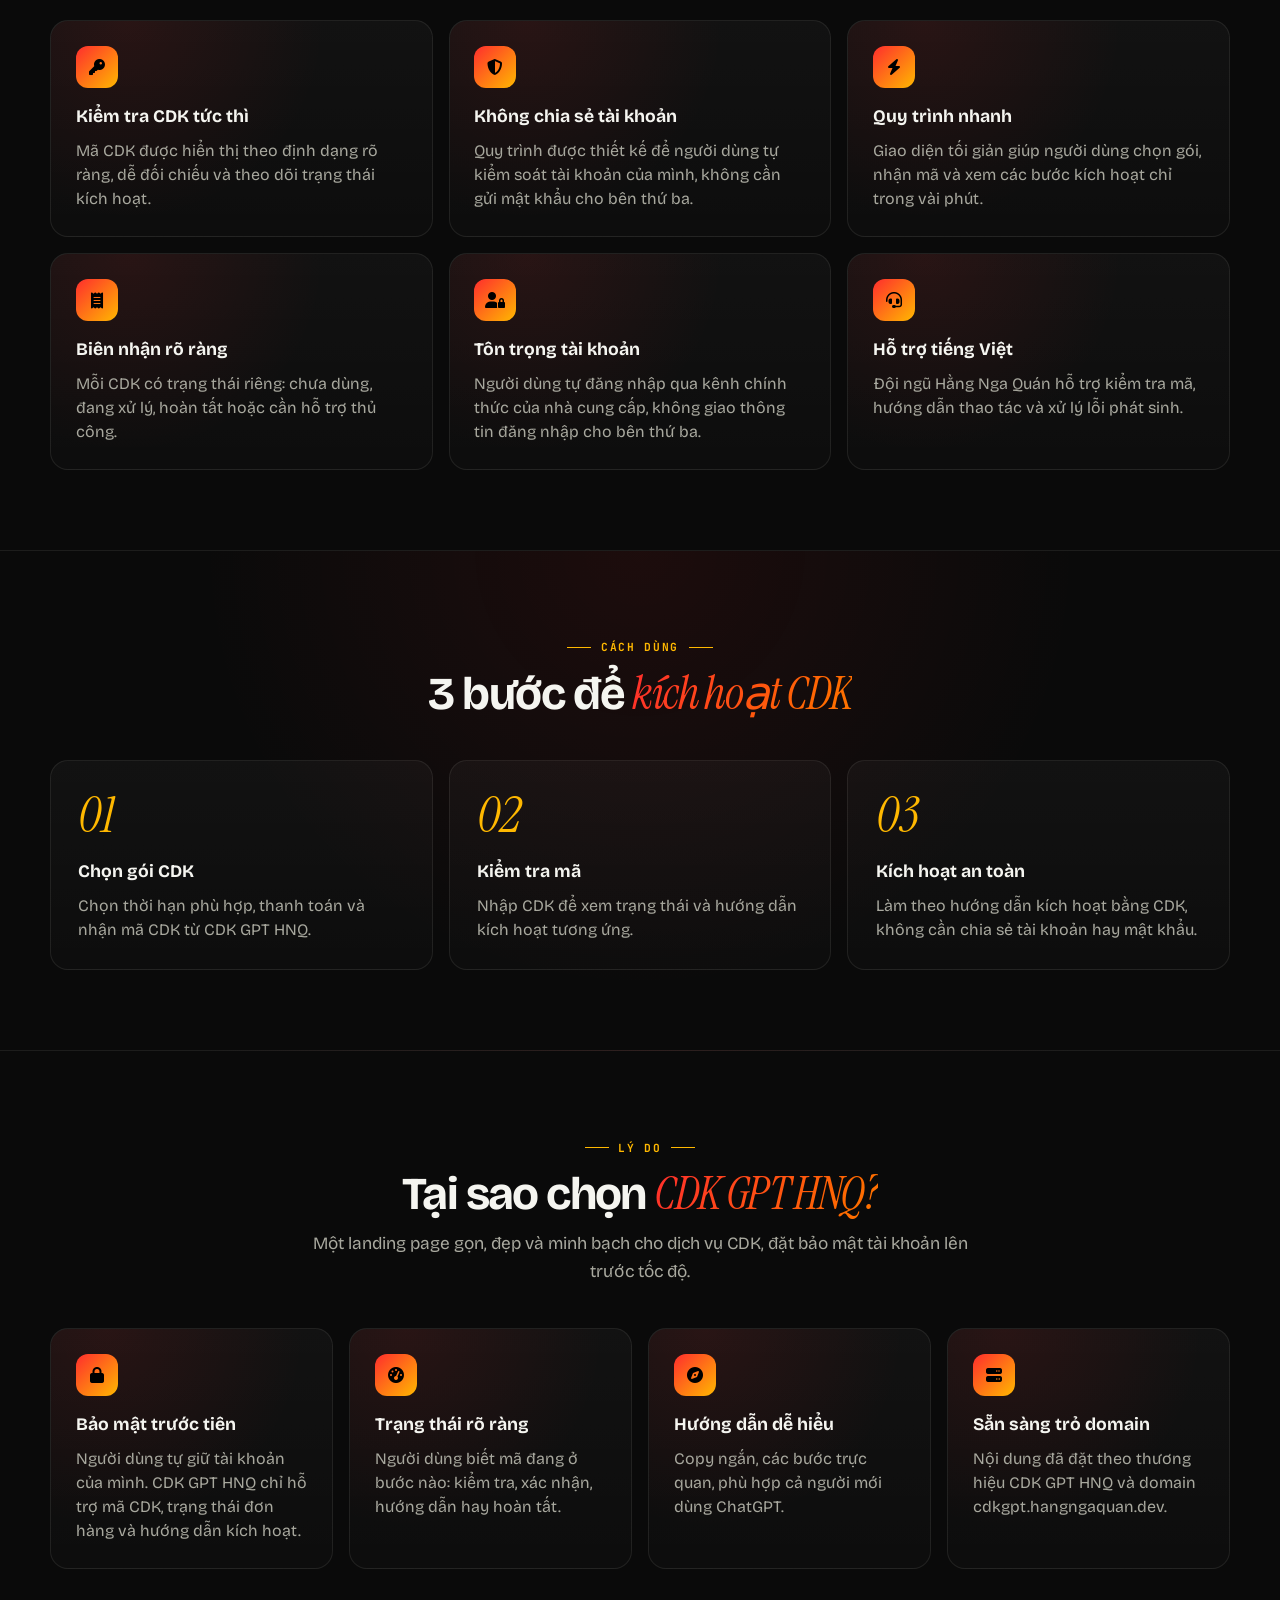
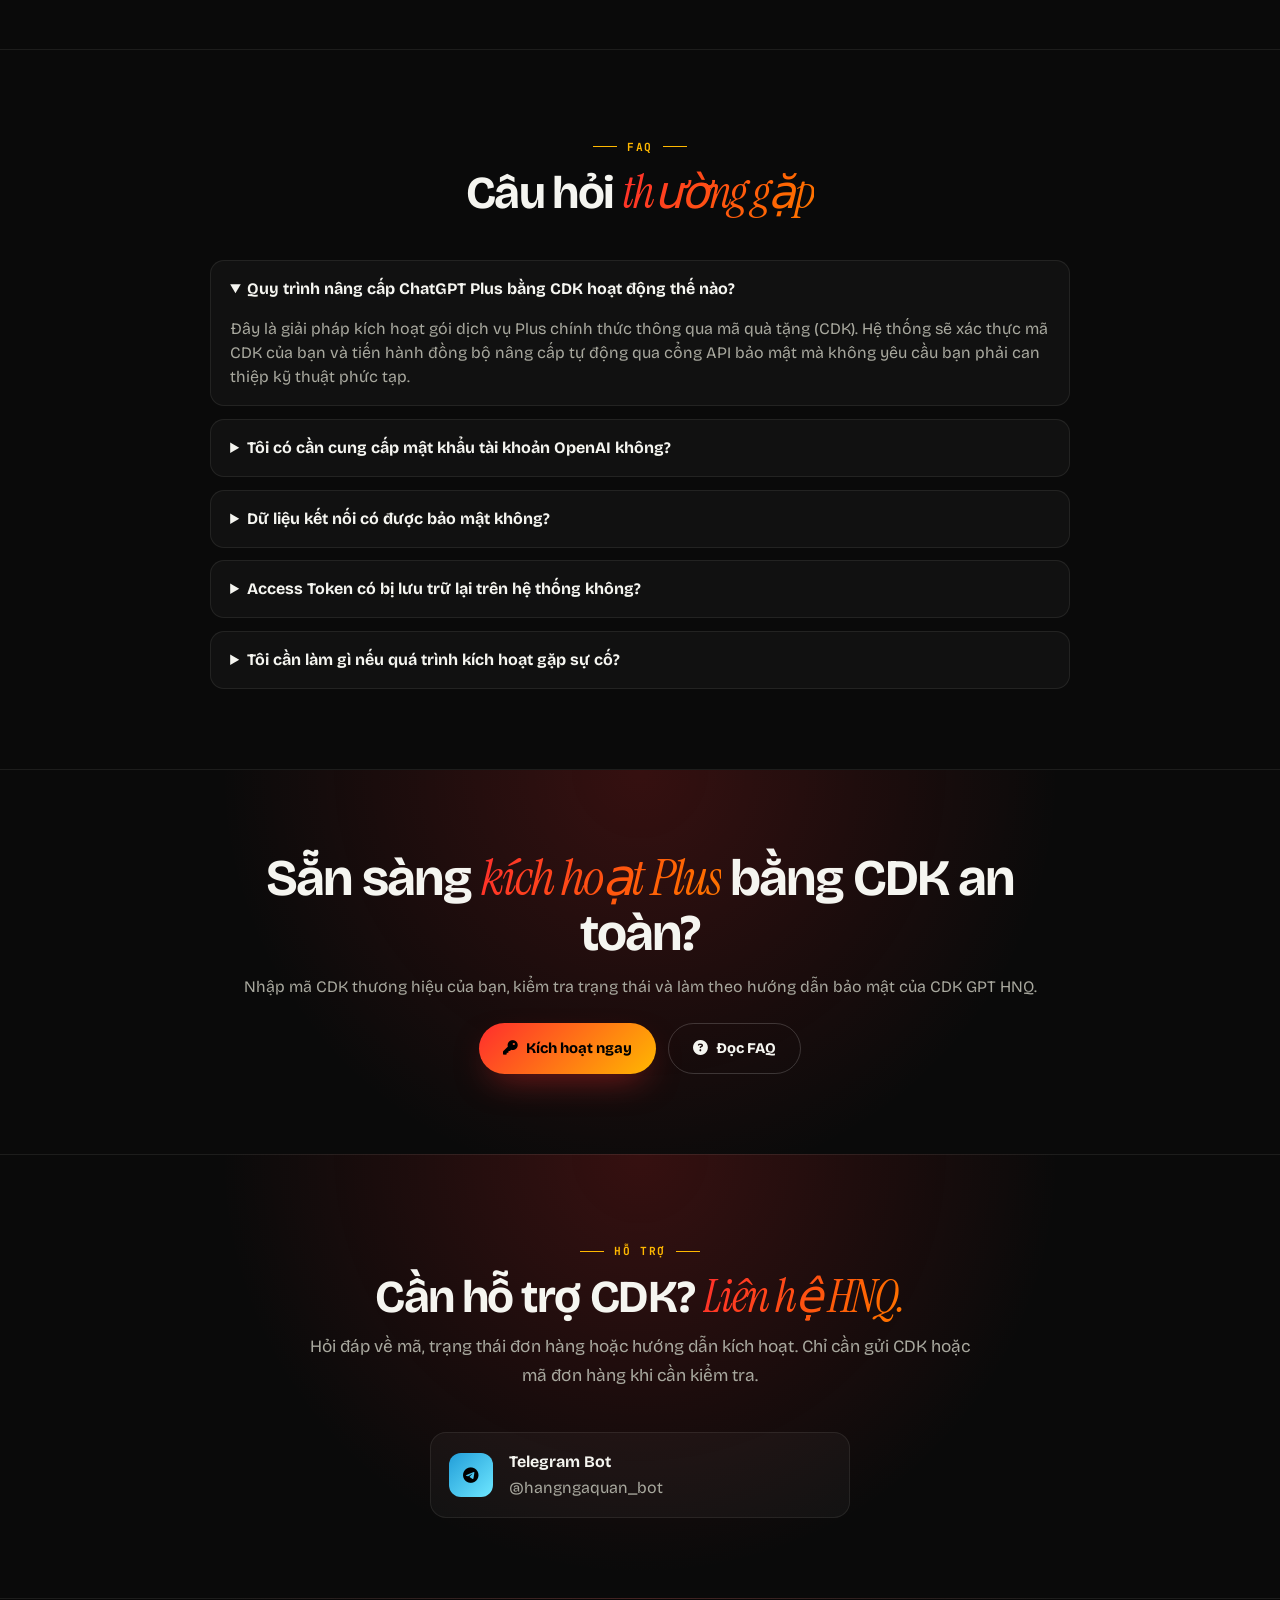
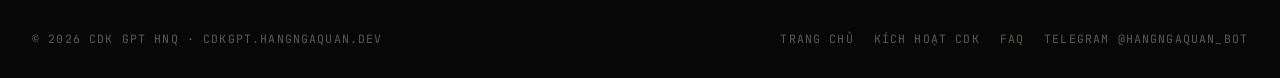
==== commit 090b3e8a: "chore: rewrite activation copy text in index.html to be more professional" ====
--- a/index.html
+++ b/index.html
@@ -50,9 +50,8 @@
         <div class="activation-card reveal">
           <div class="activation-copy">
             <div class="eyebrow">Kích hoạt CDK</div>
-            <h2 class="section-title">Nhập mã CDK để <span class="gradient">kiểm tra lượt</span></h2>
-            <p class="section-desc">Step 1: dán CDK của bạn vào form bên dưới. Hệ thống sẽ kiểm tra mã còn lượt hay
-              không trước khi chuyển sang bước kích hoạt tiếp theo.</p>
+            <h2 class="section-title">Xác thực mã CDK và <span class="gradient">bắt đầu kích hoạt</span></h2>
+            <p class="section-desc">Bước 1: Vui lòng nhập hoặc dán mã CDK độc quyền của bạn vào ô bên dưới. Hệ thống bảo mật sẽ tiến hành xác thực tính hợp lệ và số lượt khả dụng của mã trên hệ thống trước khi mở khóa bước tiếp theo.</p>
           </div>
 
           <div class="activation-panel">
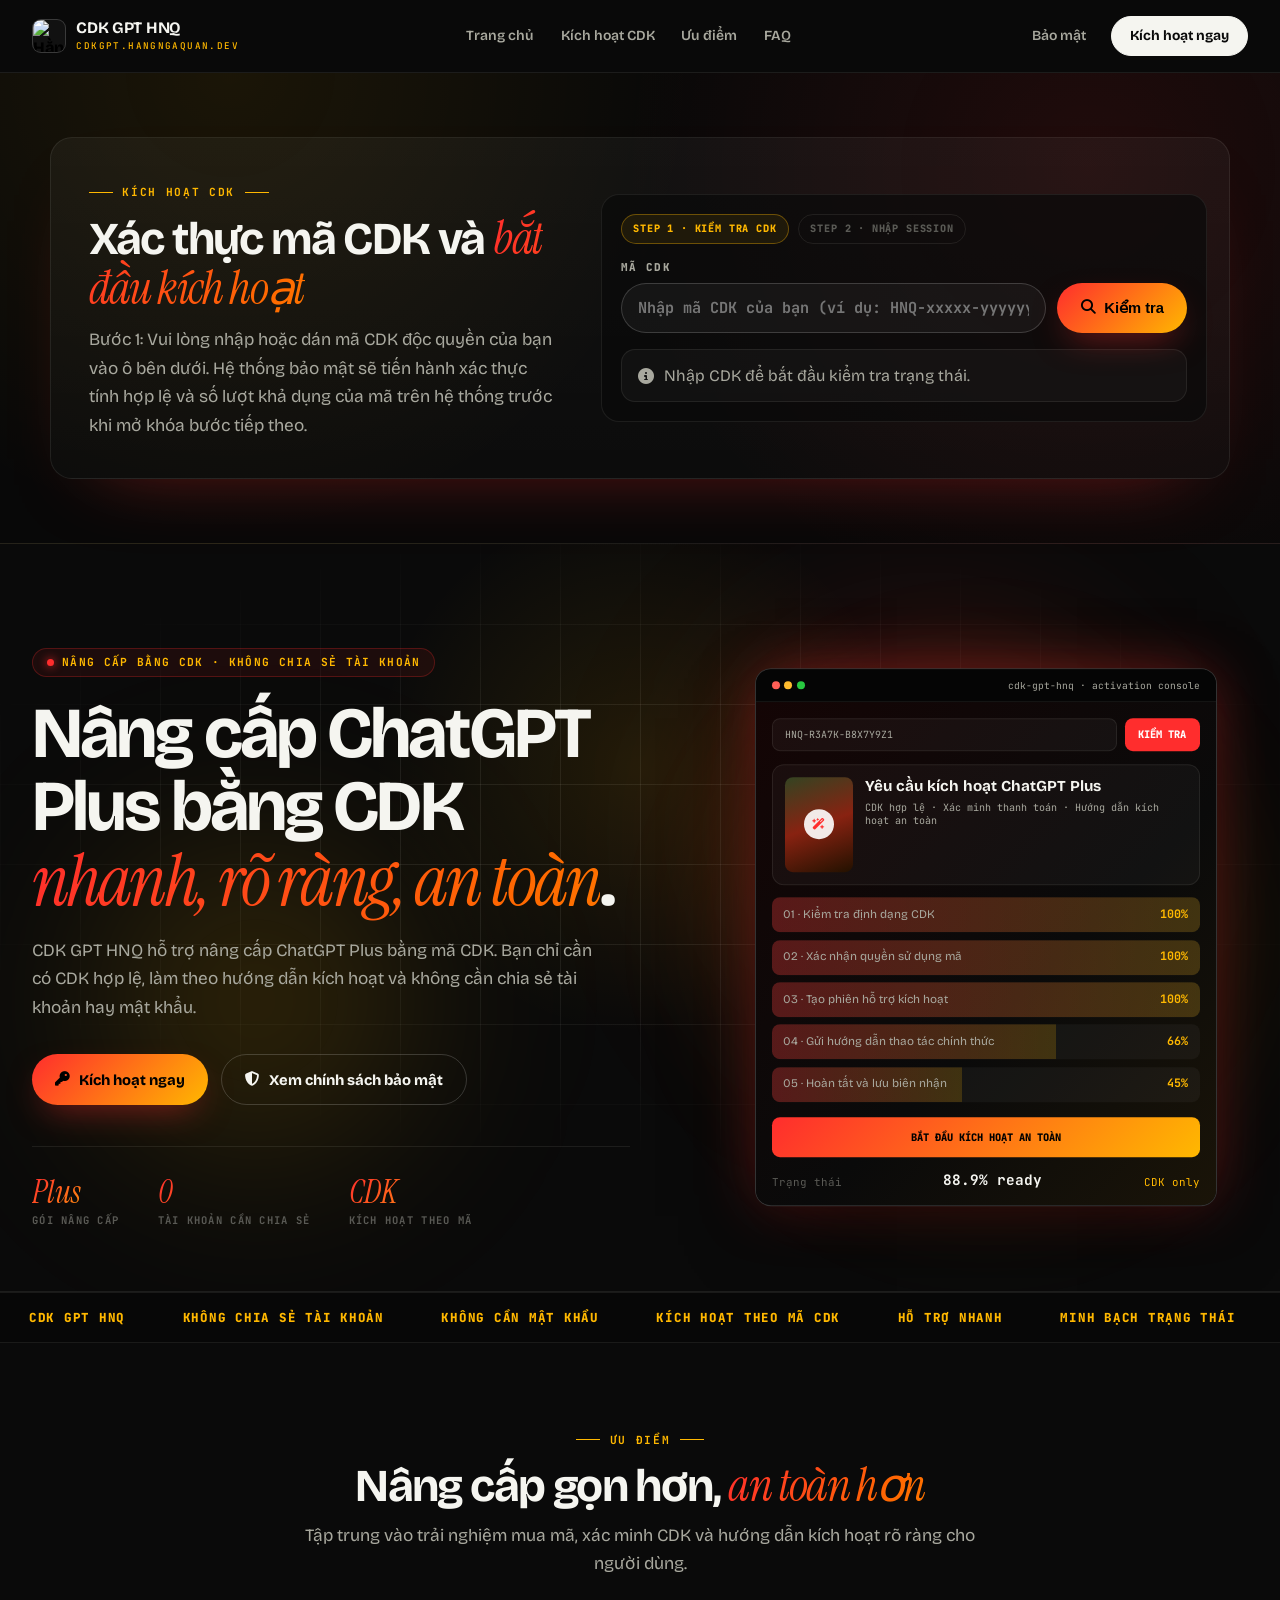
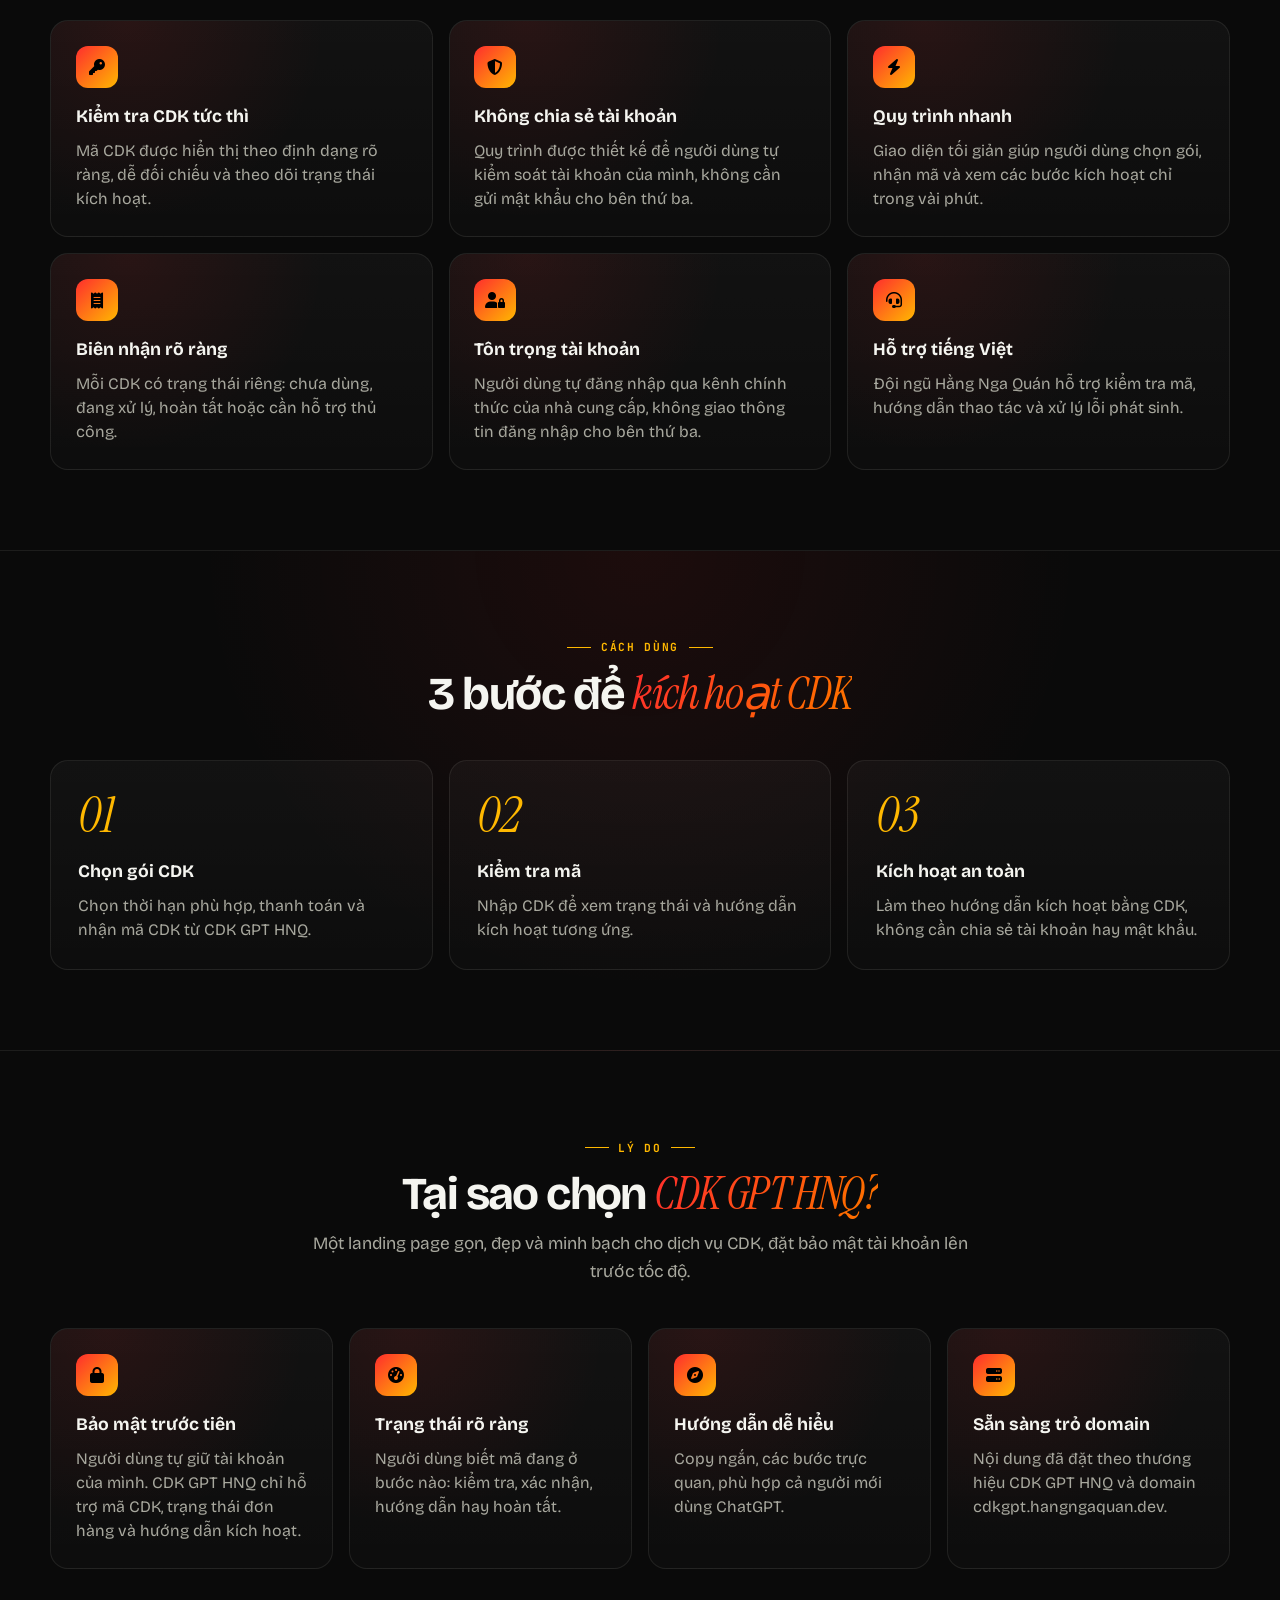
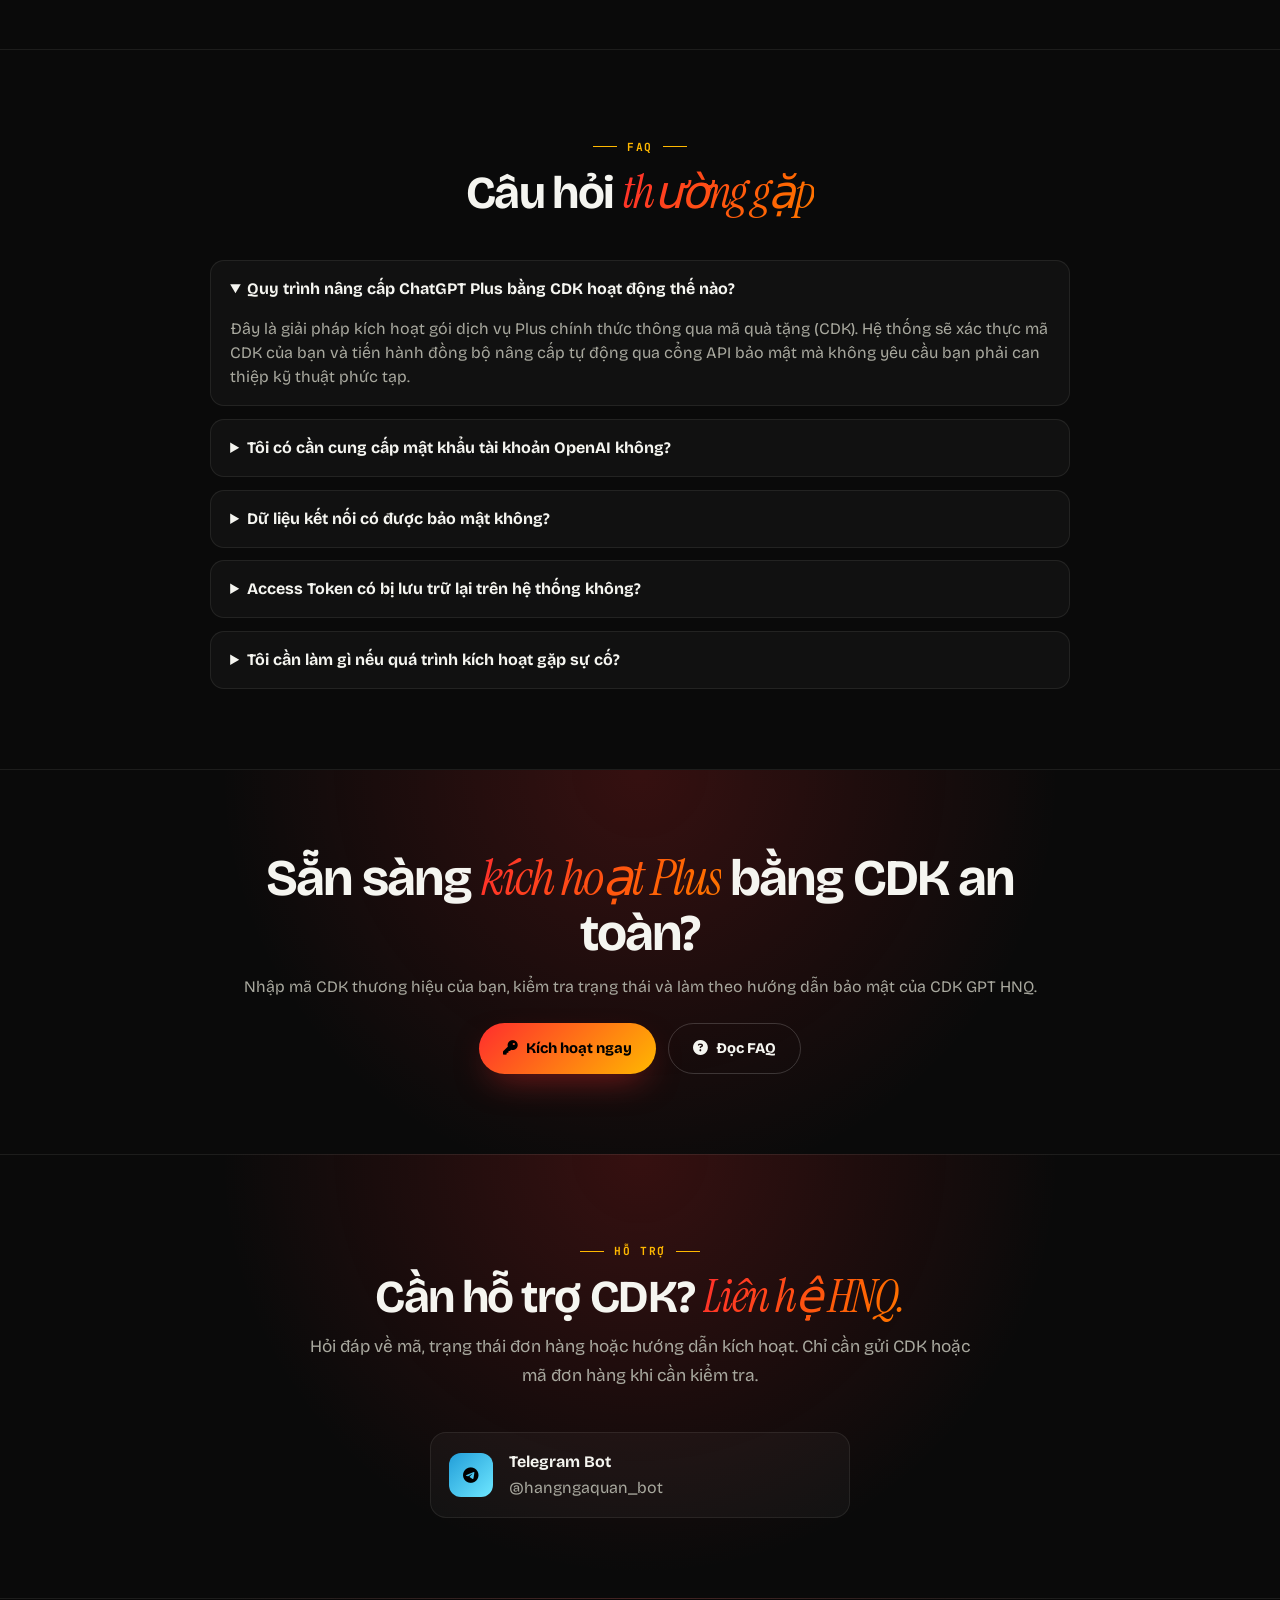
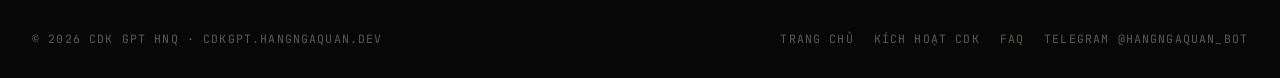
==== commit b8830fb1: "chore: remove specific technology details (RC4, Cloudflare) from FAQ for better privacy" ====
--- a/index.html
+++ b/index.html
@@ -330,7 +330,7 @@
           </details>
           <details class="faq-item reveal">
             <summary>Dữ liệu kết nối có được bảo mật không?</summary>
-            <p>Có. Toàn bộ thông tin gửi đi từ trình duyệt (bao gồm mã CDK và Access Token) đều được mã hóa RC4 trước khi truyền tải qua máy chủ Cloudflare Worker trung gian. Điều này giúp ngăn chặn hoàn toàn việc rò rỉ dữ liệu hoặc bị đánh cắp thông tin trên đường truyền.</p>
+            <p>Có. Toàn bộ thông tin gửi đi từ trình duyệt (bao gồm mã CDK và Access Token) đều được mã hóa bảo mật trước khi truyền tải qua cổng kết nối trung gian. Điều này giúp ngăn chặn hoàn toàn việc rò rỉ dữ liệu hoặc bị can thiệp thông tin trên đường truyền.</p>
           </details>
           <details class="faq-item reveal">
             <summary>Access Token có bị lưu trữ lại trên hệ thống không?</summary>
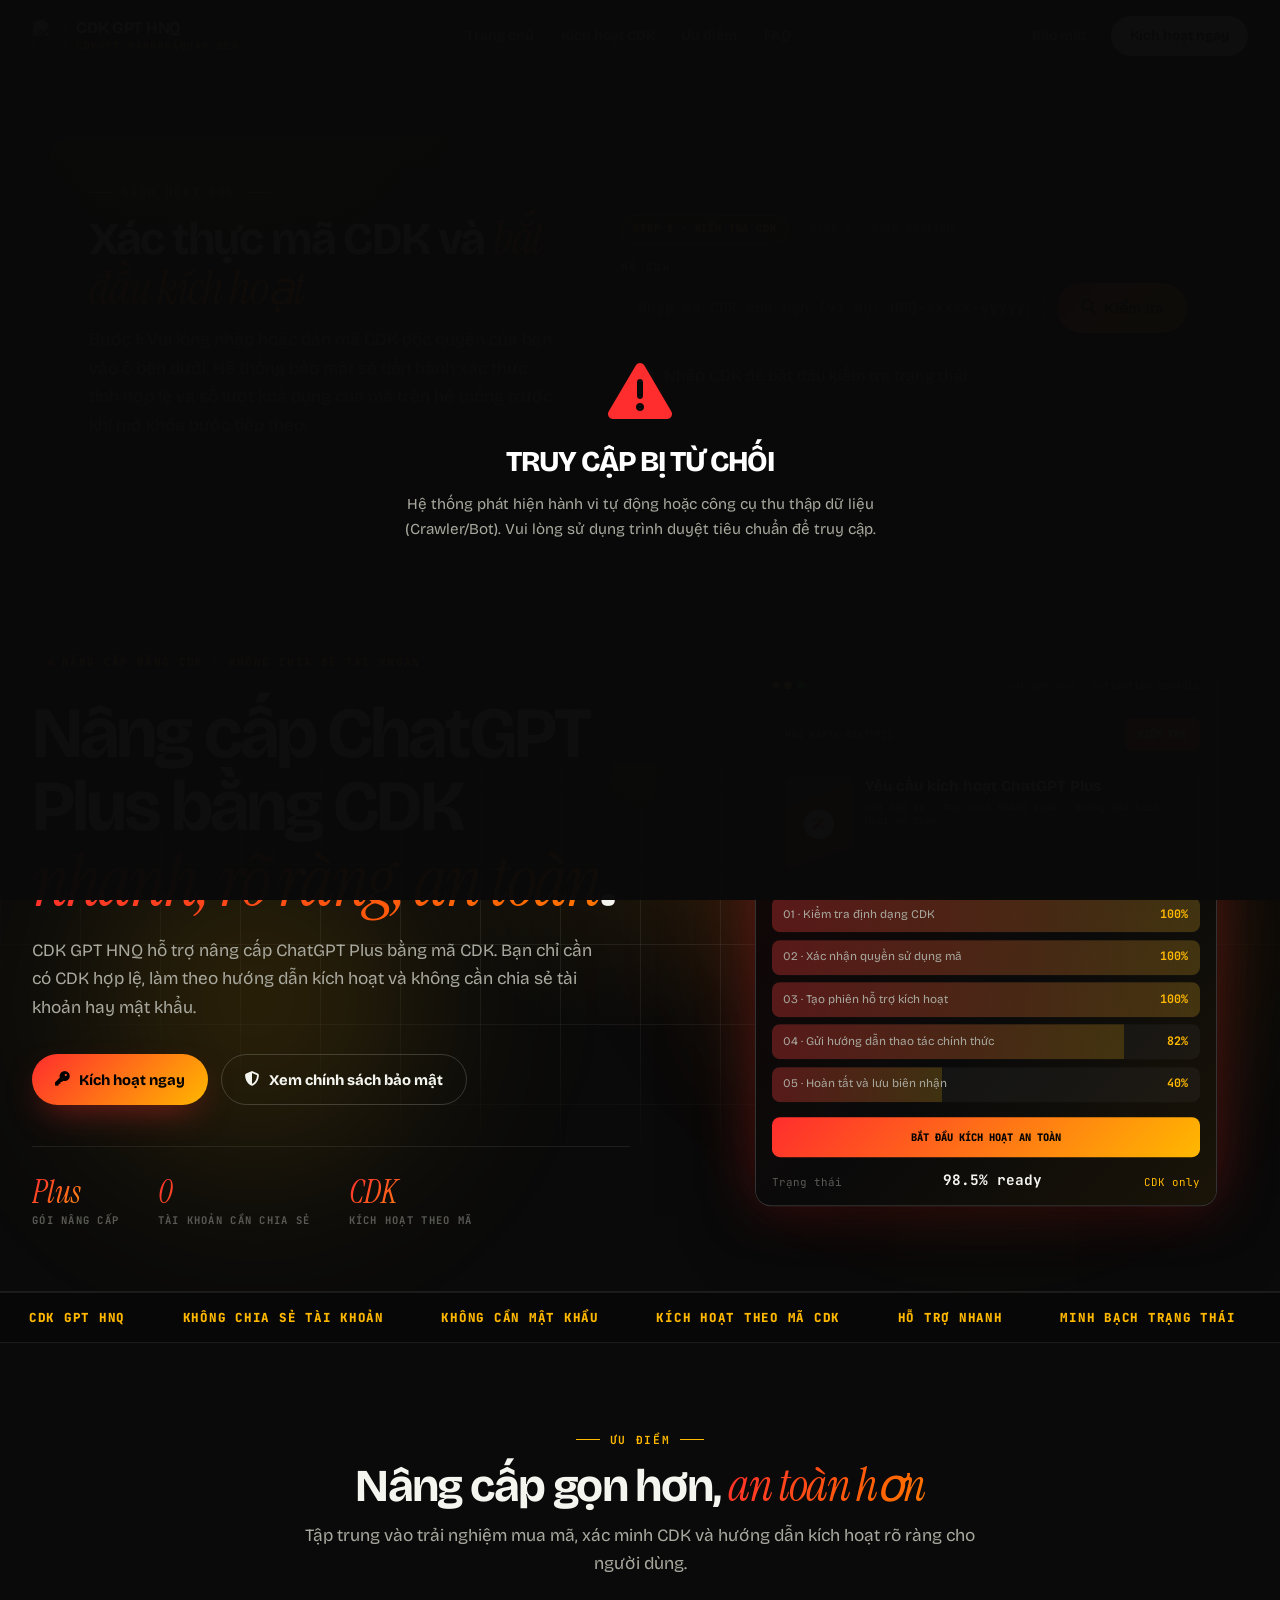
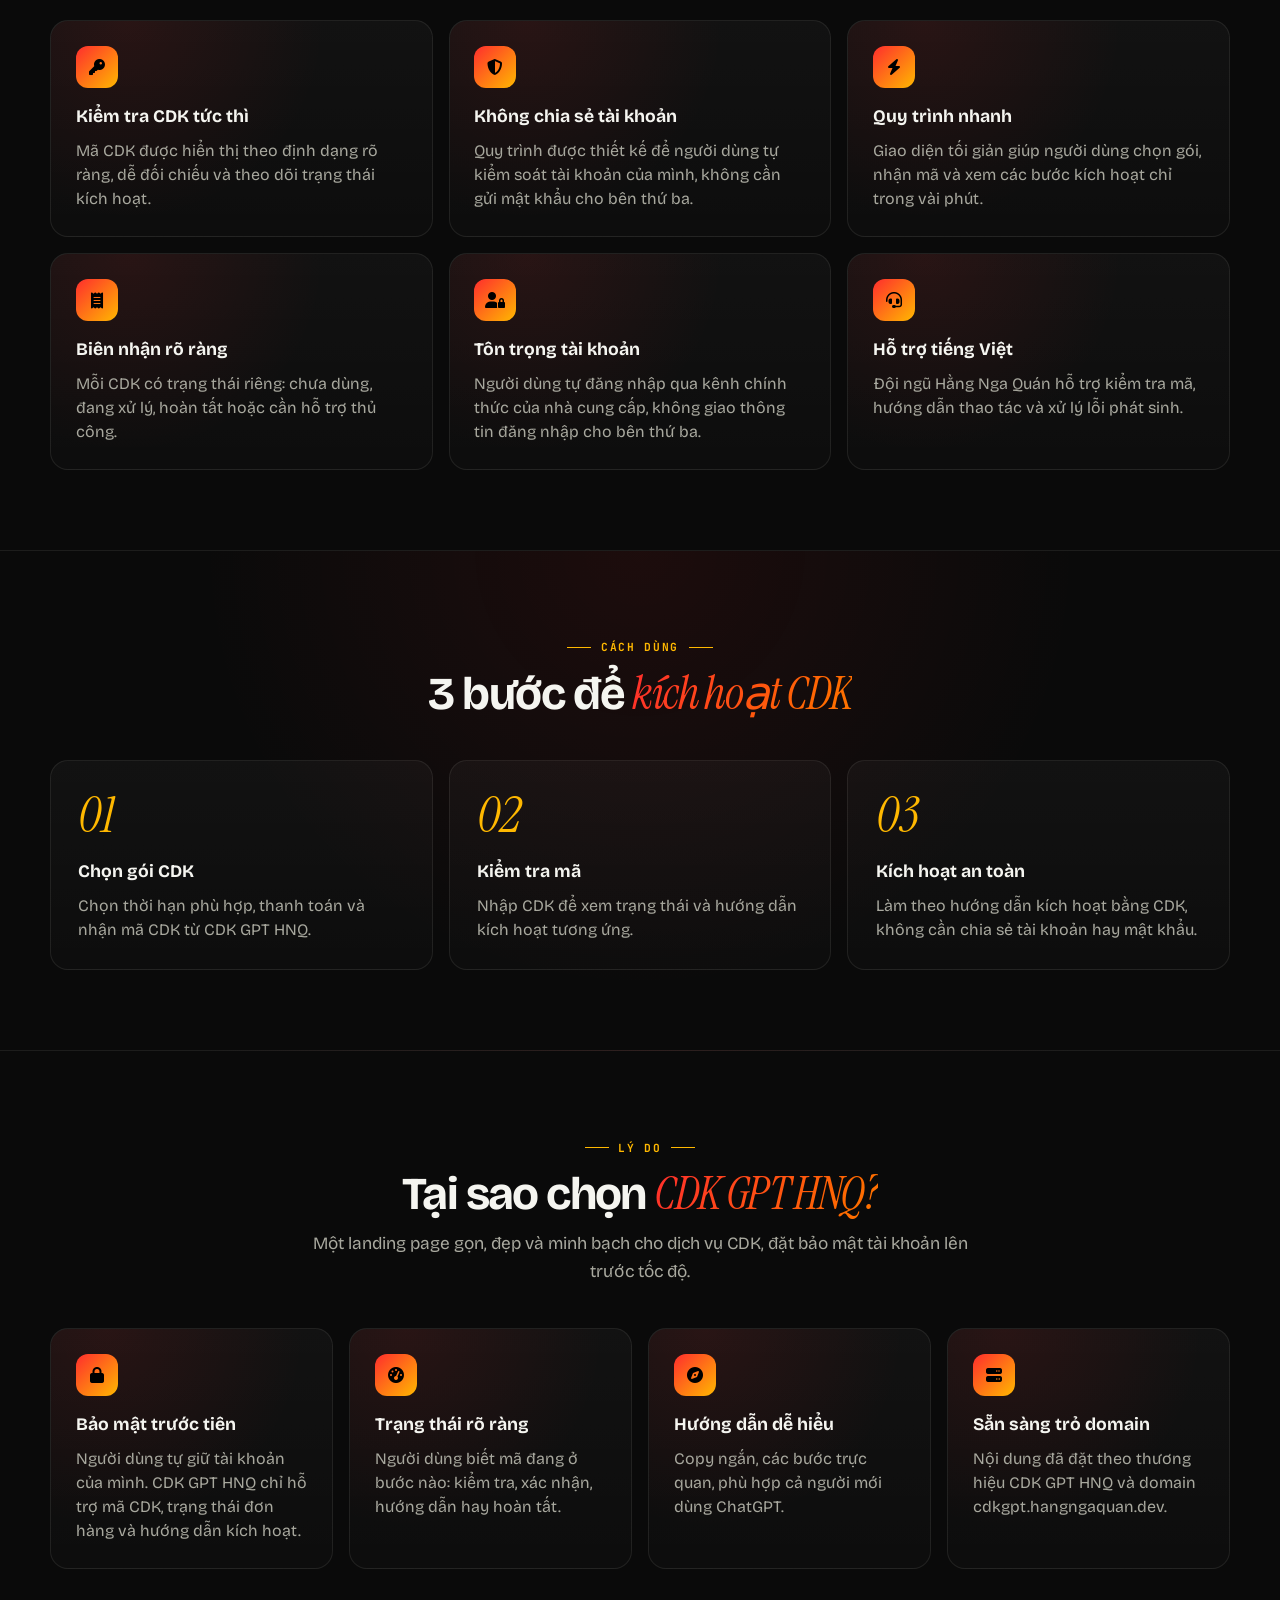
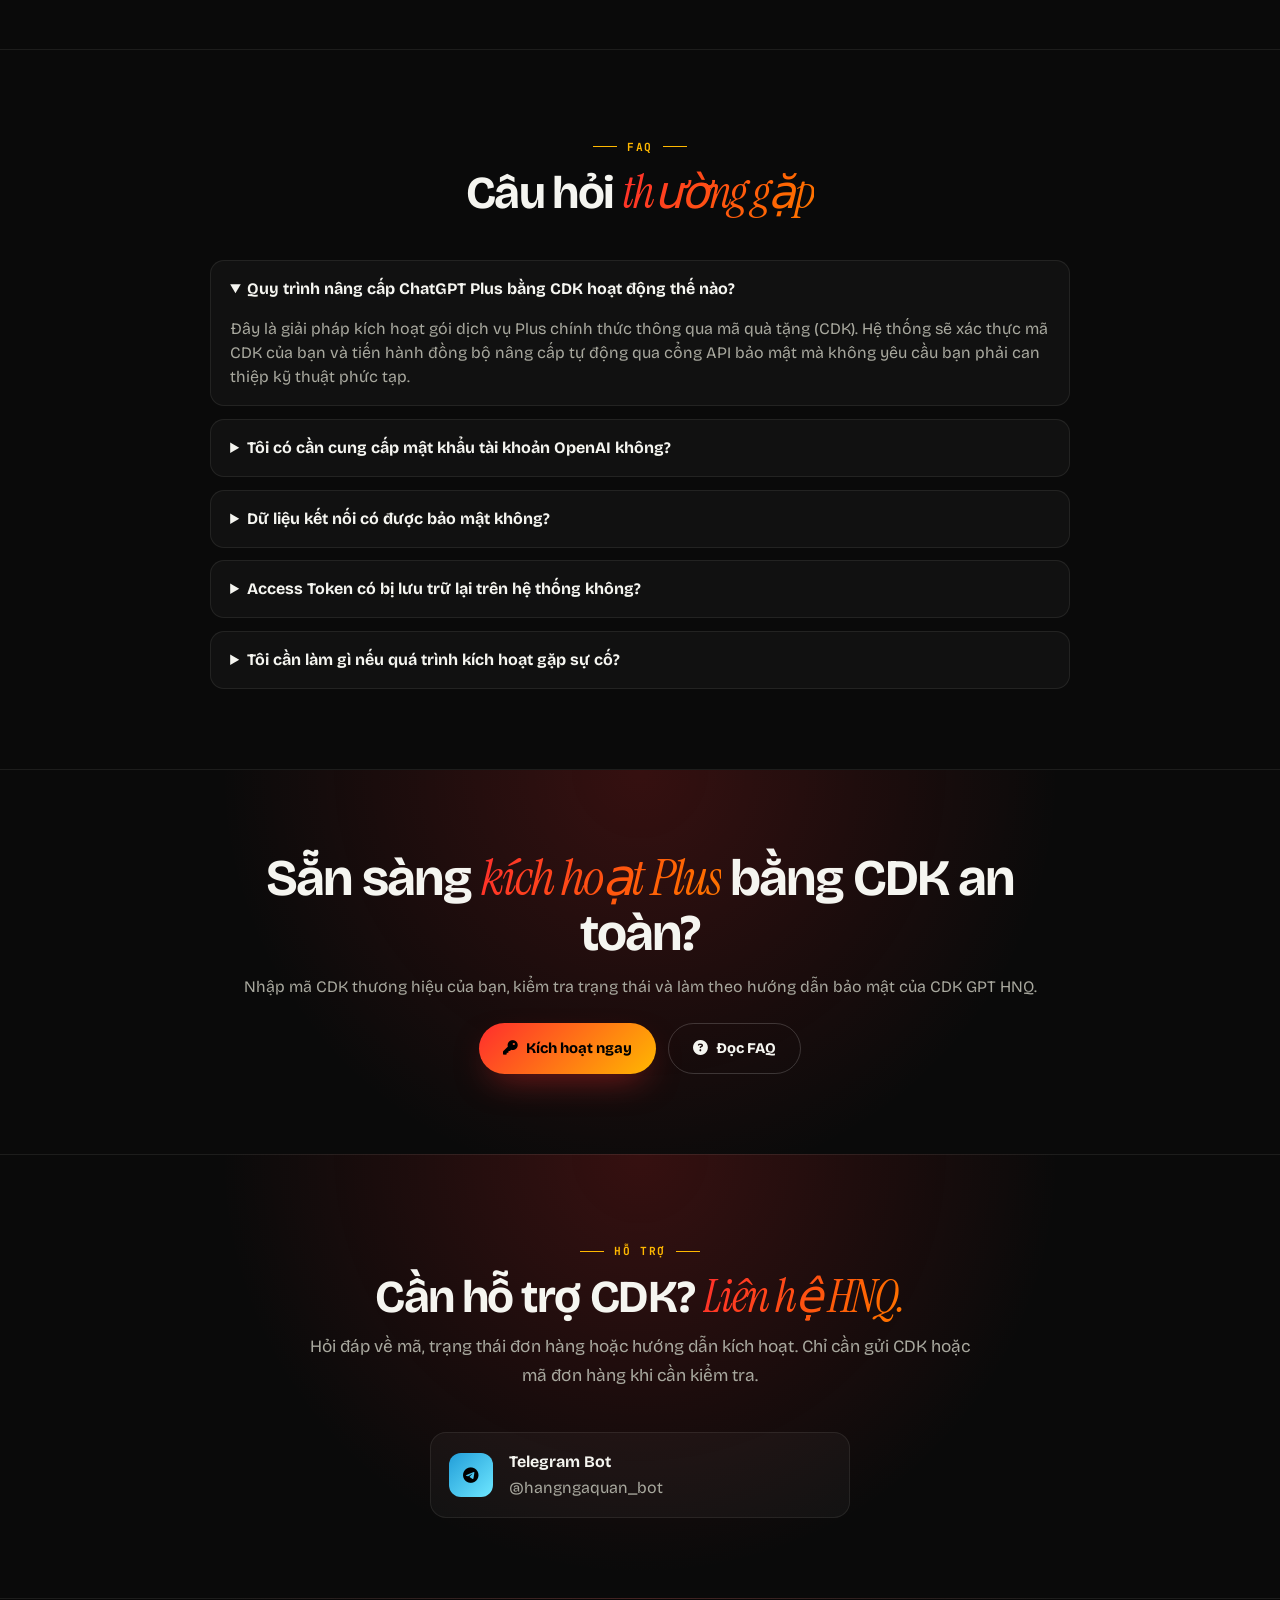
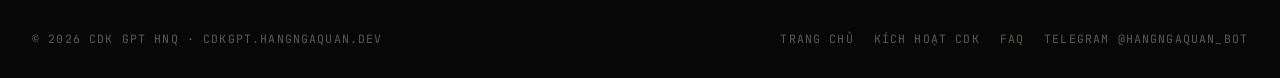
==== commit b595323a: "feat: implement comprehensive bot crawler and headless browser protection" ====
--- a/index.html
+++ b/index.html
@@ -5,6 +5,7 @@
   <meta charset="UTF-8" />
   <meta name="viewport" content="width=device-width, initial-scale=1.0" />
   <title>CDK GPT HNQ - Kich hoat ChatGPT Plus bang CDK</title>
+  <meta name="robots" content="noindex, nofollow, noarchive, nosnippet, noodp, noydir" />
   <meta name="description"
     content="CDK GPT HNQ ho tro nang cap ChatGPT Plus bang CDK, khong can chia se tai khoan hay mat khau." />
   <link rel="apple-touch-icon" sizes="180x180" href="https://hangngaquan.dev/apple-touch-icon.png" />
